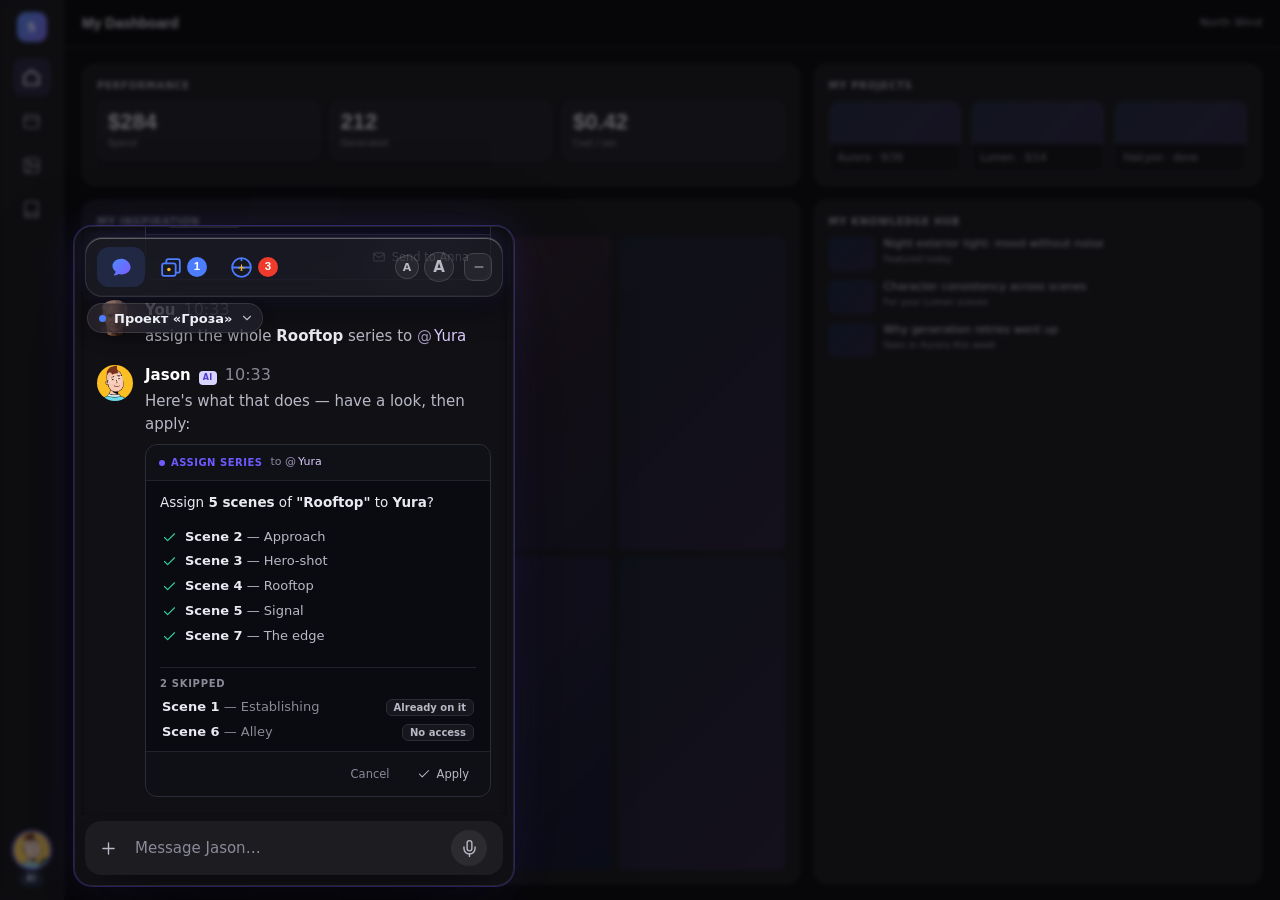
==== index.html @ f7094eea "switcher STAYS top; branch selector opens DOWNWARD (owner fix 2026-07-08, #2908)" ====
<!doctype html>
<!-- SceneOS — Assistant chat+deck WRAPPED IN A POPUP MODAL (Sage, owner-directive 2026-07-04:
     «оберни во всплывающую модалку и поправь пропорции»). The surface (Chat/Deck tabs + her thread +
     deck inbox + persistent composer) is assistant-deck-on-chat-prototype.html VERBATIM — only the OUTER
     frame + proportions change. The popup chrome is GROUNDED on Olive's ratified summoned form
     (assistant-chat-summoned-2026-06-24.html, VARIANT 1 «Popup»): compact panel anchored above a nav-rail
     launcher (circle avatar 36px + AI chip + green presence-dot), a beak pointing back at the launcher,
     rounded corners + elevation shadow, over a dimmed/blurred dashboard backdrop. Owner rejected an
     avatar/name top-bar → the top of the popup is a minimal DRAG-HANDLE grabber, not an identity strip.
     Corrected proportions: ~400×600 (grounded on the ratified 380×512, a touch taller for the deck). -->
<!-- ORIGINAL SOURCE HEADER (surface provenance, kept for the record):
     SceneOS — Assistant chat prototype (Olive, owner-directive 2026-06-25). GROUNDED rewrite:
     the APPROVED jason-chat-panel design made genuinely WORKING — NOT reinvented. Composer / mic /
     layout / tokens are matched 1:1 to src/components/copilot/jason-chat-panel.tsx (the canon).
     Changed vs the canon ONLY: reactions made live + repositioned (RIGHT, nudged up, never over the
     text) + branded glyphs (docs/mockups/glyphs/*.png) + real grounded content (golden-dialogue:
     verbatim artist asks from golden-dialogue.test.ts; Jason's replies authored per Atlas's response
     contract — owner-authorized 2026-06-25 «пиши реплики по своему пониманию», prompt-message carries
     real BLUE @reference links). Single self-contained file, vanilla JS, genuinely clickable. -->
<html lang="en">
  <head>
    <meta charset="utf-8" />
    <meta name="viewport" content="width=device-width, initial-scale=1" />
    <title>SceneOS — Assistant</title>
    <link
      href="https://api.fontshare.com/v2/css?f[]=clash-display@600,700&f[]=general-sans@400,500,600&f[]=geologica@400,500&display=swap"
      rel="stylesheet"
    />
    <style>
      :root {
        --ink: #08080b;
        --panel: #101015;
        --panel2: #16161d;
        --line: #23232c;
        --line2: #2c2c38;
        --mut: #8a8a99;
        --soft: #b9b9c6;
        --text: #e9e9f0;
        --white: #fff;
        --acc: #4d7dff;
        --acc2: #6e5bff;
        --vid: #ff5c8a;
        --img: #ff9a3d;
        --ok: #34d399;
        --star: #fbbf24;
        --bad: #fb6a5e;
        --grad: linear-gradient(120deg, #3d7bff, #6e5bff);
      }
      * {
        box-sizing: border-box;
      }
      html,
      body {
        height: 100%;
      }
      body {
        margin: 0;
        color: var(--text);
        line-height: 1.5;
        font-family:
          'General Sans',
          system-ui,
          -apple-system,
          Segoe UI,
          Roboto,
          sans-serif;
        background:
          radial-gradient(56% 40% at 80% -4%, rgba(110, 91, 255, 0.1), transparent 70%), var(--ink);
        display: flex;
        flex-direction: column;
        align-items: center;
      }
      /* frameless chat column — no card, no window chrome */
      .chat {
        width: 100%;
        max-width: 720px;
        height: 100vh;
        display: flex;
        flex-direction: column;
        padding: 0 18px;
      }
      .thread {
        flex: 1;
        min-height: 0;
        overflow-y: auto;
        padding: 12px 4px 8px;
        display: flex;
        flex-direction: column;
        gap: 22px;
      }
      /* recessed plane under the seam — content sits on a slightly deeper plane (panel-depth idiom) */
      .v-popup .thread,
      .v-popup .deck {
        box-shadow: inset 0 2px 6px rgba(0, 0, 0, 0.4);
        /* content starts BELOW the floating glass switcher (top) and scrolls UNDER it — padding-top is part
           of the scroll area, so scrolling passes content behind the translucent bar. */
        padding-top: 64px;
      }
      .v-popup .thread {
        /* Chat additionally clears the branch chip that sits just BELOW the switcher (owner 2026-07-08:
           bar stays at TOP, the branch dropdown just opens DOWNWARD). */
        padding-top: 108px;
      }
      /* our signature THIN scrollbar (owner 2026-07-07 «наша фирменная тонкая полоска, не дефолтный»):
         4px rail, translucent pill thumb, transparent track; brightens on hover. Firefox via thin. */
      .thread::-webkit-scrollbar,
      .deck::-webkit-scrollbar {
        width: 4px;
      }
      .thread::-webkit-scrollbar-track,
      .deck::-webkit-scrollbar-track {
        background: transparent;
      }
      .thread::-webkit-scrollbar-thumb,
      .deck::-webkit-scrollbar-thumb {
        background: rgba(255, 255, 255, 0.13);
        border-radius: 999px;
      }
      .thread::-webkit-scrollbar-thumb:hover,
      .deck::-webkit-scrollbar-thumb:hover {
        background: rgba(255, 255, 255, 0.22);
      }
      .thread,
      .deck {
        scrollbar-width: thin;
        scrollbar-color: rgba(255, 255, 255, 0.14) transparent;
      }

      /* message row — avatar 36px round · name + AI-chip + ts · frameless body (canon grammar) */
      .m {
        display: flex;
        gap: 12px;
        position: relative;
        padding: 8px 12px;
        border-radius: 10px;
        transition: background 0.1s;
      }
      .m:hover {
        background: rgba(255, 255, 255, 0.03);
      } /* Discord-like message highlight on hover */
      .m .av {
        width: 36px;
        height: 36px;
        border-radius: 50%;
        flex: none;
        margin-top: 2px;
        object-fit: cover;
        background: var(--panel2);
      }
      .m .body {
        min-width: 0;
        flex: 1;
      }
      .m .hd {
        display: flex;
        align-items: baseline;
        gap: 8px;
        margin-bottom: 3px;
      }
      .m .nm {
        font-weight: 600;
        font-size: 15px;
        color: var(--white);
      }
      .aichip {
        font-size: 8px;
        font-weight: 700;
        letter-spacing: 0.06em;
        text-transform: uppercase;
        color: #4b3cc9;
        background: #d9d4ff;
        border-radius: 4px;
        padding: 1px 4px;
      }
      .m .ts {
        font-size: 11px;
        color: var(--mut);
      }
      .tx {
        font-size: 15px;
        color: var(--soft);
      }
      .tx p {
        margin: 0 0 8px;
      }
      .tx p:last-child {
        margin: 0;
      }
      .tx b {
        color: var(--text);
        font-weight: 600;
      }

      /* inline object-mention chips (plain tinted text, ref=blue, person=lilac) */
      .mention {
        font-weight: 500;
        text-decoration: none;
        white-space: nowrap;
      }
      .mention.ref {
        color: #bcd0ff;
      }
      .mention.person {
        color: #ddccff;
      }
      .mention .d {
        opacity: 0.7;
        margin-right: 2px;
      }

      /* code block */
      .code {
        position: relative;
        margin: 9px 0 2px;
        border: 1px solid var(--line);
        border-radius: 10px;
        overflow: hidden;
        background: #0b0b10;
        max-width: 560px;
      }
      .code .ch {
        display: flex;
        align-items: center;
        justify-content: space-between;
        padding: 7px 11px;
        border-bottom: 1px solid var(--line);
        font-size: 10.5px;
        color: var(--mut);
      }
      .code .cp {
        cursor: pointer;
        color: var(--soft);
        display: inline-flex;
        align-items: center;
        gap: 5px;
        border: 0;
        background: transparent;
        font-family: inherit;
        font-size: 10.5px;
      }
      .code .cp:hover {
        color: #fff;
      }
      .code pre {
        margin: 0;
        padding: 11px 13px;
        font-family: 'Geologica', ui-monospace, monospace;
        font-size: 12px;
        line-height: 1.6;
        color: #d8d4f0;
        overflow-x: auto;
      }
      .code .k {
        color: #c9a3ff;
      }
      .code .s {
        color: #9fd0a0;
      }
      .code .n {
        color: #e0a458;
      }

      /* prompt-message block — owner 2026-06-25: «промпт должен быть промптом с синими ссылками на референс» */
      .prompt {
        position: relative;
        margin: 9px 0 2px;
        max-width: 560px;
        border: 1px solid var(--line2);
        border-radius: 12px;
        overflow: hidden;
        background: #0a0a11;
      }
      .prompt .ph {
        display: flex;
        align-items: center;
        gap: 7px;
        flex-wrap: wrap;
        padding: 9px 13px;
        border-bottom: 1px solid var(--line);
        font-size: 11px;
        color: var(--mut);
        background: rgba(255, 255, 255, 0.025);
      }
      .prompt .ptype {
        font-weight: 700;
        text-transform: uppercase;
        letter-spacing: 0.05em;
        font-size: 10px;
        display: inline-flex;
        align-items: center;
        gap: 5px;
      }
      .prompt .ptype.img {
        color: var(--img);
      }
      .prompt .ptype.img .dot {
        background: var(--img);
      }
      .prompt .ptype.vid {
        color: var(--vid);
      }
      .prompt .ptype.vid .dot {
        background: var(--vid);
      }
      .prompt .ptype .dot {
        width: 6px;
        height: 6px;
        border-radius: 50%;
      }
      .prompt .pm b {
        color: var(--soft);
        font-weight: 600;
      }
      .prompt .sep {
        color: var(--line2);
      }
      .prompt .pbody {
        padding: 12px 14px;
        font-size: 13.5px;
        line-height: 1.6;
        color: var(--text);
      }
      .prompt .pbody .refm {
        color: #bcd0ff;
        font-weight: 500;
      } /* canon reference-mention = BLUE */
      .prompt .pfoot {
        display: flex;
        gap: 5px;
        justify-content: flex-end;
        padding: 8px 10px;
        border-top: 1px solid var(--line);
        background: rgba(255, 255, 255, 0.02);
      }
      .pbtn {
        display: inline-flex;
        align-items: center;
        gap: 6px;
        height: 28px;
        padding: 0 11px;
        border-radius: 8px;
        font-size: 11.5px;
        color: var(--soft);
        cursor: pointer;
        border: 0;
        background: transparent;
        font-family: inherit;
        transition: 0.12s;
      }
      .pbtn:hover {
        background: rgba(255, 255, 255, 0.06);
        color: #fff;
      }
      .pbtn svg {
        width: 14px;
        height: 14px;
      }
      /* insert — owner 2026-06-25: NO colour differentiation at all; ONLY the post-click green "Inserted" */
      .pbtn.ins.done {
        color: var(--ok);
        background: rgba(52, 211, 153, 0.12);
        pointer-events: none;
      }

      /* corner copy — appears on hover at the top-right of the copyable artifact; takes no layout space */
      .copyc {
        position: absolute;
        top: 7px;
        right: 7px;
        z-index: 6;
        width: 26px;
        height: 26px;
        display: grid;
        place-items: center;
        border-radius: 7px;
        background: rgba(16, 16, 22, 0.72);
        border: 1px solid var(--line);
        color: var(--mut);
        cursor: pointer;
        opacity: 0;
        transition: 0.12s;
        backdrop-filter: blur(5px);
      }
      .code:hover .copyc,
      .prompt:hover .copyc {
        opacity: 1;
      }
      .copyc:hover {
        color: #fff;
        border-color: var(--line2);
      }
      .copyc svg {
        width: 14px;
        height: 14px;
      }

      /* prompt-analysis block — assistant reviews the artist's OWN prompt and lists fixes;
     each fix accepted on its own, or all at once (owner 2026-06-25). */
      .analysis {
        position: relative;
        margin: 9px 0 2px;
        max-width: 560px;
        border: 1px solid var(--line2);
        border-radius: 12px;
        overflow: hidden;
        background: #0a0a11;
      }
      .analysis .ah {
        display: flex;
        align-items: center;
        justify-content: space-between;
        gap: 10px;
        padding: 9px 13px;
        border-bottom: 1px solid var(--line);
        background: rgba(255, 255, 255, 0.025);
      }
      .analysis .at {
        font-weight: 700;
        text-transform: uppercase;
        letter-spacing: 0.05em;
        font-size: 10px;
        color: var(--acc2);
        display: inline-flex;
        align-items: center;
        gap: 6px;
      }
      .analysis .at .dot {
        width: 6px;
        height: 6px;
        border-radius: 50%;
        background: var(--acc2);
      }
      .analysis .averdict {
        padding: 11px 14px 2px;
        font-size: 13.5px;
        line-height: 1.6;
        color: var(--soft);
      }
      .afix {
        list-style: none;
        margin: 0;
        padding: 5px 8px 10px;
        display: flex;
        flex-direction: column;
        gap: 2px;
      }
      .fx {
        display: flex;
        align-items: flex-start;
        gap: 10px;
        padding: 8px 8px;
        border-radius: 9px;
        transition: 0.1s;
      }
      .fx:hover {
        background: rgba(255, 255, 255, 0.03);
      }
      .fx .fxt {
        flex: 1;
        min-width: 0;
        font-size: 13px;
        line-height: 1.55;
        color: var(--soft);
      }
      .fx .fxt b {
        color: var(--text);
        font-weight: 600;
      }
      .fx.done .fxt {
        color: var(--mut);
      }
      /* calm Apply button (per-row + header all) — flips to a green "Accepted" and STAYS (it's accepted) */
      .applybtn {
        flex: none;
        display: inline-flex;
        align-items: center;
        gap: 6px;
        height: 27px;
        padding: 0 11px;
        border-radius: 8px;
        border: 1px solid var(--line2);
        background: transparent;
        color: var(--soft);
        cursor: pointer;
        font-family: inherit;
        font-size: 11.5px;
        transition: 0.12s;
      }
      .applybtn:hover {
        background: rgba(110, 91, 255, 0.16);
        color: #fff;
        border-color: transparent;
      }
      .applybtn svg {
        width: 13px;
        height: 13px;
      }
      .applybtn.done {
        color: var(--ok);
        border-color: rgba(52, 211, 153, 0.4);
        background: rgba(52, 211, 153, 0.1);
        pointer-events: none;
      }
      .applyall {
        height: 26px;
        padding: 0 12px;
        font-size: 11px;
        font-weight: 600;
      }

      /* UNIVERSAL action-confirmation form (owner 2026-06-25): the assistant prepares an action that
     needs the human's OK and renders it as a spec-form (like the prompt card) with ONE consent
     button in the Insert-to-prompt design (calm → green «done» after click, and it STAYS done).
     Reused for ANY propose→confirm (send a message, apply, …) — one canonical pattern, not many. */
      .actform {
        position: relative;
        margin: 9px 0 2px;
        max-width: 480px;
        border: 1px solid var(--line2);
        border-radius: 12px;
        overflow: hidden;
        background: #0a0a11;
      }
      .actform .afh {
        display: flex;
        align-items: center;
        gap: 8px;
        padding: 9px 13px;
        border-bottom: 1px solid var(--line);
        font-size: 11px;
        color: var(--mut);
        background: rgba(255, 255, 255, 0.025);
      }
      .actform .aft {
        font-weight: 700;
        text-transform: uppercase;
        letter-spacing: 0.05em;
        font-size: 10px;
        color: var(--acc2);
        display: inline-flex;
        align-items: center;
        gap: 6px;
      }
      .actform .aft .dot {
        width: 6px;
        height: 6px;
        border-radius: 50%;
        background: var(--acc2);
      }
      .actform .afbody {
        padding: 11px 14px 6px;
        font-size: 13.5px;
        line-height: 1.6;
        color: var(--text);
        display: flex;
        flex-direction: column;
        gap: 9px;
      }
      .actform .afbody p {
        margin: 0;
      }
      .actform .affoot {
        display: flex;
        gap: 5px;
        justify-content: flex-end;
        padding: 8px 10px;
        border-top: 1px solid var(--line);
        background: rgba(255, 255, 255, 0.02);
      }
      .pbtn.confirm.done {
        color: var(--ok);
        background: rgba(52, 211, 153, 0.12);
        pointer-events: none;
      }

      /* prompt-analysis proposals (owner 2026-06-25): each proposal = plain proposal + what-it-gives
     (plain) + the prompt change (technical) + an Apply/Reject TOGGLE; a master toggle sits on top. */
      .afixlabel {
        padding: 8px 14px 2px;
        font-size: 10px;
        font-weight: 700;
        text-transform: uppercase;
        letter-spacing: 0.07em;
        color: var(--mut);
      }
      .fxgives {
        display: block;
        margin-top: 2px;
        font-size: 12px;
        color: var(--mut);
        line-height: 1.5;
      }
      .fxgives b {
        color: var(--soft);
        font-weight: 600;
      }
      .fxchg {
        display: block;
        margin-top: 6px;
        font-family: 'Geologica', ui-monospace, monospace;
        font-size: 11.5px;
        line-height: 1.5;
        color: #cdd6c7;
        background: rgba(255, 255, 255, 0.03);
        border: 1px solid var(--line);
        border-radius: 7px;
        padding: 5px 8px;
      }
      .fxchg .add {
        color: #9fd0a0;
      }
      .fxchg .rem {
        color: #e0a3a3;
      }
      /* slide toggle — «on» = applied (green, one language with Inserted/Accepted) */
      .tgl {
        position: relative;
        flex: none;
        width: 38px;
        height: 22px;
        border-radius: 11px;
        border: 1px solid var(--line2);
        background: rgba(255, 255, 255, 0.04);
        cursor: pointer;
        transition: 0.15s;
      }
      .tgl::after {
        content: '';
        position: absolute;
        top: 2px;
        left: 2px;
        width: 16px;
        height: 16px;
        border-radius: 50%;
        background: var(--mut);
        transition: 0.15s;
      }
      .tgl.on {
        background: rgba(52, 211, 153, 0.22);
        border-color: rgba(52, 211, 153, 0.5);
      }
      .tgl.on::after {
        left: 18px;
        background: var(--ok);
      }
      .ahright {
        display: inline-flex;
        align-items: center;
        gap: 8px;
      }
      .ahlbl {
        font-size: 11px;
        color: var(--soft);
      }
      /* A2 flow (owner 2026-06-26): per-proposal SELECT → «New prompt» → assistant composes ONE final
     prompt; final card shows it RU (readable) with a RU/EN peek; Insert/Copy send the English. */
      .npfoot {
        display: flex;
        justify-content: flex-end;
        padding: 8px 12px 10px;
        border-top: 1px solid var(--line);
        margin-top: 2px;
      }
      .pbtn.np {
        height: 30px;
        color: var(--text);
        background: rgba(110, 91, 255, 0.16);
        border: 1px solid rgba(110, 91, 255, 0.4);
      }
      .pbtn.np:hover {
        background: rgba(110, 91, 255, 0.26);
        color: #fff;
      }
      .pbtn.np.done {
        opacity: 0.45;
        pointer-events: none;
      }
      .pbtn.np.loading {
        opacity: 0.7;
        cursor: default;
      }
      /* recommended insert = primary emphasis; «Insert as is» stays neutral. */
      .pbtn.ins.rec {
        color: var(--text);
        background: rgba(110, 91, 255, 0.16);
        border: 1px solid rgba(110, 91, 255, 0.4);
      }
      .pbtn.ins.rec:hover {
        background: rgba(110, 91, 255, 0.26);
        color: #fff;
      }
      .pbtn.ins.rec.done {
        color: var(--ok);
        background: rgba(52, 211, 153, 0.12);
        border-color: transparent;
      }
      .prompt .lang {
        display: inline-flex;
        border: 1px solid var(--line);
        border-radius: 6px;
        overflow: hidden;
      }
      .prompt .langb {
        padding: 1px 7px;
        font-size: 10px;
        font-weight: 600;
        color: var(--mut);
        background: transparent;
        border: 0;
        cursor: pointer;
        letter-spacing: 0.04em;
        font-family: inherit;
      }
      .prompt .langb.on {
        background: rgba(255, 255, 255, 0.08);
        color: var(--soft);
      }

      /* table */
      table.t {
        margin: 7px 0;
        border-collapse: collapse;
        font-size: 13px;
        min-width: 320px;
      }
      table.t th {
        text-align: left;
        font-size: 10px;
        text-transform: uppercase;
        letter-spacing: 0.08em;
        color: var(--mut);
        font-weight: 500;
        padding: 0 10px 6px;
      }
      table.t td {
        padding: 6px 10px;
        border-top: 1px solid var(--line);
        color: var(--soft);
      }
      table.t td.mono {
        font-family: 'Geologica', monospace;
        font-size: 12px;
        color: #d8d4f0;
      }
      .stat {
        font-weight: 600;
      }
      .stat.ok {
        color: var(--ok);
      }
      .stat.run {
        color: var(--acc);
      }
      .stat.hold {
        color: var(--star);
      }
      .stat.bad {
        color: var(--bad);
      }

      /* media attachment — CANON port (jason-chat-panel + ratified mockup chat-media-attachment-tiles
     2026-06-24): photo/video = 88×88 preview TILE (object-cover); video adds a centred play disc +
     thin pink inset border (video canon §13). Documents stay a doc-chip row. */
      .tile {
        position: relative;
        width: 88px;
        height: 88px;
        border-radius: 12px;
        overflow: hidden;
        border: 1px solid var(--line);
        background: var(--panel2);
        margin-top: 4px;
      }
      .tile img {
        display: block;
        width: 100%;
        height: 100%;
        object-fit: cover;
      }
      .tile.video::after {
        content: '';
        position: absolute;
        inset: 0;
        box-shadow: inset 0 0 0 1.5px rgba(255, 92, 138, 0.55);
        border-radius: 12px;
        pointer-events: none;
      }
      .playdisc {
        position: absolute;
        inset: 0;
        display: grid;
        place-items: center;
        pointer-events: none;
      }
      .playdisc span {
        display: grid;
        height: 28px;
        width: 28px;
        place-items: center;
        border-radius: 9999px;
        background: rgba(8, 8, 11, 0.55);
        border: 1px solid rgba(255, 255, 255, 0.25);
        backdrop-filter: blur(4px);
      }
      .tri {
        width: 0;
        height: 0;
        margin-left: 2px;
        border-style: solid;
        border-width: 4px 0 4px 7px;
        border-color: transparent transparent transparent #fff;
      }

      /* doc-chip — CANON port (DocAvatar initials + DocKindBadge + name + size) */
      .docchip {
        display: inline-flex;
        max-width: 300px;
        align-items: flex-start;
        gap: 10px;
        border: 1px solid var(--line);
        border-radius: 10px;
        background: var(--panel2);
        padding: 8px;
        margin-top: 4px;
      }
      .docav {
        display: grid;
        height: 44px;
        width: 36px;
        flex: 0 0 auto;
        place-items: center;
        border-radius: 6px;
        font-size: 13px;
        font-weight: 600;
        letter-spacing: 0.02em;
      }
      .docmeta {
        min-width: 0;
        font-size: 11px;
      }
      .badge {
        display: inline-block;
        border-radius: 4px;
        padding: 2px 6px;
        font-size: 10px;
        font-weight: 500;
        text-transform: uppercase;
        letter-spacing: 0.12em;
      }
      .badge.img {
        color: var(--acc);
        background: rgba(77, 125, 255, 0.12);
        border: 1px solid rgba(77, 125, 255, 0.25);
      }
      .docname {
        color: var(--soft);
        overflow: hidden;
        text-overflow: ellipsis;
        white-space: nowrap;
        margin: 3px 0;
      }
      .docsize {
        color: var(--mut);
        font-size: 10px;
      }

      /* in-chat notification — assistant relays a mention / greeting + a quick jump */
      .notif {
        display: flex;
        align-items: flex-start;
        gap: 11px;
        margin: 9px 0 2px;
        max-width: 540px;
        padding: 11px 13px;
        border-radius: 12px;
        border: 1px solid var(--line2);
        background: linear-gradient(120deg, rgba(110, 91, 255, 0.1), rgba(61, 123, 255, 0.05));
      }
      .notif .ni {
        width: 30px;
        height: 30px;
        flex: none;
        border-radius: 8px;
        display: grid;
        place-items: center;
        color: var(--acc2);
        background: rgba(110, 91, 255, 0.16);
      }
      .notif .ni svg {
        width: 16px;
        height: 16px;
      }
      .notif .nb {
        flex: 1;
        min-width: 0;
        font-size: 13px;
        line-height: 1.55;
        color: var(--soft);
      }
      .notif .nb b {
        color: var(--text);
        font-weight: 600;
      }
      .jump {
        margin-top: 8px;
        display: inline-flex;
        align-items: center;
        gap: 5px;
        height: 27px;
        padding: 0 11px;
        border-radius: 8px;
        border: 0;
        cursor: pointer;
        font-family: inherit;
        font-size: 11.5px;
        font-weight: 600;
        color: #fff;
        background: rgba(77, 125, 255, 0.22);
        transition: 0.12s;
      }
      .jump:hover {
        background: rgba(77, 125, 255, 0.36);
      }
      .jump svg {
        width: 13px;
        height: 13px;
      }

      /* undo — light text affordance for an action that was applied on an explicit ask (no confirm needed) */
      .undo {
        color: var(--acc);
        text-decoration: none;
        border-bottom: 1px dashed rgba(77, 125, 255, 0.45);
        cursor: pointer;
      }
      .undo:hover {
        border-bottom-style: solid;
      }

      /* simple list inside a message body */
      .tx ul {
        margin: 7px 0 2px;
        padding-left: 18px;
      }
      .tx li {
        margin: 3px 0;
      }

      /* typing indicator */
      .typing {
        display: inline-flex;
        align-items: center;
        gap: 8px;
        color: var(--mut);
        font-size: 13px;
      }
      .typing .dots {
        display: inline-flex;
        gap: 3px;
      }
      .typing .dots i {
        width: 5px;
        height: 5px;
        border-radius: 50%;
        background: var(--mut);
        animation: td 1.2s ease-in-out infinite;
      }
      .typing .dots i:nth-child(2) {
        animation-delay: 0.18s;
      }
      .typing .dots i:nth-child(3) {
        animation-delay: 0.36s;
      }
      @keyframes td {
        0%,
        60%,
        100% {
          opacity: 0.3;
          transform: translateY(0);
        }
        30% {
          opacity: 1;
          transform: translateY(-3px);
        }
      }

      /* glyph image (branded reaction set) */
      /* glyphs run bright/saturated — dial intensity down a notch so the pill frame
     doesn't out-shout them (owner 2026-06-26). Tunable single knob. */
      .gly {
        width: 20px;
        height: 20px;
        display: block;
        object-fit: contain;
        pointer-events: none;
      }

      /* hover menu — CANON (owner+Olive 2026-06-26): on message hover, a menu appears at the top-right
     corner OVERLAPPING the message. Menu = the canonical plashka: 2 base + 2 frequent reactions, a
     «+» (Add reaction → opens the REMAINING reactions), then reply. Nothing else. */
      .acts {
        position: absolute;
        top: -16px;
        right: 10px;
        z-index: 7;
        display: flex;
        align-items: flex-start;
        gap: 5px;
        opacity: 0;
        transform: translateY(3px);
        transition: 0.13s;
        pointer-events: none;
      }
      .m:hover .acts {
        opacity: 1;
        transform: none;
        pointer-events: auto;
      }
      /* «+» picker open → hide the top quick-row, the picker replaces it (owner 2026-06-26) */
      .m.picking .acts {
        opacity: 0;
        pointer-events: none;
      }
      .rx {
        display: flex;
        align-items: center;
        gap: 1px;
        background: var(--panel);
        border: 1px solid var(--line2);
        border-radius: 12px;
        padding: 3px;
        box-shadow: 0 14px 34px -16px rgba(0, 0, 0, 0.8);
      }
      .qg {
        position: relative;
        display: grid;
        place-items: center;
        width: 28px;
        height: 28px;
        border-radius: 8px;
        background: transparent;
        border: 0;
        cursor: pointer;
        transition: 0.1s;
      }
      .qg:hover {
        background: rgba(110, 91, 255, 0.18);
      }
      .qg .gly {
        width: 21px;
        height: 21px;
      }
      .qg.addr {
        color: var(--soft);
        margin-left: 1px;
      }
      .qg.addr svg {
        width: 16px;
        height: 16px;
      }
      /* compact picker popover — the «+» opens the remaining (from plashka) or ALL 13 (from the pills row) */
      .picker {
        position: absolute;
        z-index: 80;
        display: flex;
        flex-wrap: wrap;
        align-items: center;
        gap: 1px;
        max-width: 236px;
        background: var(--panel);
        border: 1px solid var(--line2);
        border-radius: 12px;
        padding: 4px;
        box-shadow: 0 16px 40px -16px rgba(0, 0, 0, 0.85);
      }
      /* reply — icon-only chip beside the panel; tooltip on hover (data-tip) */
      .act {
        display: inline-flex;
        align-items: center;
        justify-content: center;
        cursor: pointer;
        font-family: inherit;
        transition: 0.1s;
      }
      .act.reply {
        position: relative;
        width: 34px;
        height: 34px;
        border-radius: 11px;
        border: 1px solid var(--line2);
        background: var(--panel);
        color: var(--mut);
        box-shadow: 0 14px 34px -16px rgba(0, 0, 0, 0.8);
      }
      .act.reply:hover {
        background: rgba(255, 255, 255, 0.06);
        color: var(--soft);
      }
      .act.reply svg {
        width: 16px;
        height: 16px;
      }

      /* reaction pills — CANON port: «glyph · total · you N»; pill-body click = +1; a «−» appears on
     hover when you've reacted = remove one of yours. mine = accent border + fill. */
      /* placed reactions — BELOW the message, LEFT-aligned (owner+Olive 2026-06-26). */
      .pills {
        display: flex;
        flex-wrap: wrap;
        justify-content: flex-start;
        gap: 6px;
        margin-top: 7px;
      }
      .pills:empty {
        display: none;
        margin: 0;
      }
      /* bigger + same rounded-rect form as the top plashka, with a panel backing (owner 2026-06-26). */
      .pill {
        position: relative;
        display: inline-flex;
        align-items: center;
        height: 40px;
        border-radius: 12px;
        border: 1px solid var(--line2);
        background: var(--panel);
        transition: 0.12s;
      }
      .pill:not(.mine):hover {
        border-color: rgba(77, 125, 255, 0.5);
        background: rgba(77, 125, 255, 0.1);
      }
      .pill.mine {
        border-color: rgba(77, 125, 255, 0.45);
        background: rgba(77, 125, 255, 0.14);
      }
      .padd {
        display: inline-flex;
        align-items: center;
        gap: 9px;
        height: 100%;
        padding: 0 9px 0 14px;
        border: 0;
        background: transparent;
        cursor: pointer;
        font-family: inherit;
      }
      .pill .gly {
        width: 24px;
        height: 24px;
      }
      .pill .ct {
        font-size: 13px;
        color: var(--soft);
        font-variant-numeric: tabular-nums;
        font-weight: 600;
      }
      .pill .who {
        font-size: 11.5px;
        color: #9fb4ff;
        font-variant-numeric: tabular-nums;
      }
      .minus {
        display: none;
        align-items: center;
        justify-content: center;
        width: 24px;
        height: 100%;
        border: 0;
        background: transparent;
        color: var(--mut);
        cursor: pointer;
        font-size: 16px;
        line-height: 1;
        padding: 0 8px 0 1px;
        border-radius: 0 12px 12px 0;
      }
      .pill.mine:hover .minus {
        display: inline-flex;
      }
      .minus:hover {
        color: #fff;
      }
      /* trailing «+» to the right of placed reactions → opens ALL 13 (owner 2026-06-26). */
      .addpill {
        position: relative;
        display: inline-grid;
        place-items: center;
        width: 40px;
        height: 40px;
        border-radius: 12px;
        border: 1px solid var(--line2);
        background: var(--panel);
        color: var(--mut);
        cursor: pointer;
        transition: 0.12s;
      }
      .addpill:hover {
        border-color: rgba(77, 125, 255, 0.5);
        background: rgba(77, 125, 255, 0.1);
        color: var(--soft);
      }
      .addpill svg {
        width: 16px;
        height: 16px;
      }
      /* placed reactions: dim the chip FILL + FRAME so the glyph (full 100%) leads, not the
     pill around it (owner 2026-06-26). Resting only — hover/mine accent states keep colour. */
      .pill,
      .addpill {
        background: rgba(16, 16, 21, 0.35);
        border-color: #18181f;
      }
      /* the «you reacted» pill carries a blue fill+border — that's the frame the owner
     sees on a placed reaction; dim it ~40% so the glyph leads (owner 2026-06-26). */
      .pill.mine {
        background: rgba(77, 125, 255, 0.08);
        border-color: rgba(77, 125, 255, 0.26);
      }

      /* hover-name tooltip (shared) */
      [data-tip]:hover::after {
        content: attr(data-tip);
        position: absolute;
        left: 50%;
        bottom: calc(100% + 9px);
        transform: translateX(-50%);
        background: #000;
        color: #fff;
        font-size: 10.5px;
        font-weight: 600;
        padding: 4px 8px;
        border-radius: 6px;
        white-space: nowrap;
        box-shadow: 0 8px 18px -7px rgba(0, 0, 0, 0.85);
        z-index: 60;
        pointer-events: none;
      }
      [data-tip]:hover::before {
        content: '';
        position: absolute;
        left: 50%;
        bottom: calc(100% + 4px);
        transform: translateX(-50%);
        border: 5px solid transparent;
        border-top-color: #000;
        z-index: 60;
        pointer-events: none;
      }

      /* ─── composer — matched 1:1 to jason-chat-panel.tsx (canon): a SOFT floating pill, NO border,
     NO backing plate; ＋/mic are ABSOLUTE in the reserved gutters; textarea is transparent. ─── */
      .composer {
        flex: none;
        padding: 6px 4px 10px;
      }
      /* outer pill: rounded-2xl · bg white/.05 · drop shadow · focus lifts the fill (NO ring, NO border) */
      .cwrap {
        display: flex;
        flex-direction: column;
        gap: 6px;
        border-radius: 16px;
        background: rgba(255, 255, 255, 0.05);
        padding: 4px 8px 4px 0;
        box-shadow: 0 14px 34px -18px rgba(0, 0, 0, 0.65);
        transition: background 0.12s;
      }
      .cwrap:focus-within {
        background: rgba(255, 255, 255, 0.08);
      }
      /* inner row: relative · paddingLeft = avatarPx(36)+12 = 48 (text in one column with the prose) · paddingRight 52 (mic slot) */
      .crow {
        position: relative;
        display: flex;
        gap: 8px;
        padding-left: 48px;
        padding-right: 52px;
      }
      /* ＋ add-media — absolute left-2 · h-7 w-7 (28px) · rounded-lg · text-soft (NOT a paperclip — a plus) */
      .cadd {
        position: absolute;
        left: 8px;
        top: 23px;
        transform: translateY(-50%);
        width: 28px;
        height: 28px;
        border-radius: 8px;
        display: grid;
        place-items: center;
        color: var(--soft);
        background: transparent;
        border: 0;
        cursor: pointer;
        transition: 0.1s;
      }
      .cadd:hover {
        background: rgba(255, 255, 255, 0.1);
        color: #fff;
      }
      .cadd svg {
        display: block;
      }
      /* mic — absolute right-2 · h-9 w-9 (36px) · rounded-full · idle bg rgba(255,255,255,.07) (NOT transparent) */
      .cmic {
        position: absolute;
        right: 8px;
        top: 23px;
        transform: translateY(-50%);
        width: 36px;
        height: 36px;
        border-radius: 50%;
        display: grid;
        place-items: center;
        color: var(--soft);
        background: rgba(255, 255, 255, 0.07);
        border: 0;
        cursor: pointer;
        transition: 0.1s;
        touch-action: none;
      }
      .cmic:hover {
        color: #fff;
      }
      .cmic svg {
        display: block;
      }
      .cmic.rec {
        background: #6e5bff;
        color: #fff;
        animation: jcp-vmic 1.3s ease-in-out infinite;
      }
      @keyframes jcp-vmic {
        0%,
        100% {
          box-shadow: 0 0 0 0 rgba(110, 91, 255, 0.5);
        }
        50% {
          box-shadow: 0 0 0 5px rgba(110, 91, 255, 0);
        }
      }
      /* textarea — transparent · border-0 · text-soft · NO focus ring · lineHeight 20 (fontPx15+5) · py 13 */
      #ci {
        flex: 1;
        min-width: 0;
        resize: none;
        border: 0;
        outline: 0;
        background: transparent;
        color: var(--soft);
        font-family: inherit;
        font-size: 15px;
        line-height: 20px;
        padding-top: 13px;
        padding-bottom: 13px;
        max-height: 160px;
        overflow-y: auto;
      }
      #ci:focus-visible {
        outline: none;
      }
      #ci::placeholder {
        color: var(--mut);
      }
      /* Send — MOBILE only (md:hidden). grad-bg · h-11 w-11 (44px) · rounded-full · paper-plane. Desktop = Enter. */
      .csend {
        display: none;
        flex: none;
        width: 44px;
        height: 44px;
        align-self: flex-end;
        border-radius: 50%;
        place-items: center;
        color: var(--ink);
        background: var(--grad);
        border: 0;
        cursor: pointer;
      }
      .csend:disabled {
        opacity: 0.4;
        cursor: not-allowed;
      }
      @media (max-width: 767px) {
        .csend {
          display: grid;
        }
      }
      .chint {
        font-size: 10.5px;
        color: var(--mut);
        text-align: center;
        margin-top: 7px;
      }

      /* tiny toast */
      #toast {
        position: fixed;
        left: 50%;
        bottom: 28px;
        transform: translateX(-50%) translateY(14px);
        opacity: 0;
        background: #1a1a22;
        border: 1px solid var(--line2);
        color: var(--soft);
        font-size: 12.5px;
        padding: 8px 14px;
        border-radius: 10px;
        box-shadow: 0 14px 34px -12px rgba(0, 0, 0, 0.8);
        transition: 0.18s;
        pointer-events: none;
        z-index: 80;
      }
      #toast.show {
        opacity: 1;
        transform: translateX(-50%);
      }

      @media (max-width: 520px) {
        .chat {
          padding: 0 10px;
        }
        .tx,
        .m .nm,
        #ci {
          font-size: 14px;
        }
        .acts {
          flex-wrap: wrap;
        }
      }

      /* ═══════════════════════════════════════════════════════════════════════════════════════════
     ADDED (Sage, 2026-07-04) — Deck/Chat layer ON TOP of Avocado's ratified chat. Everything above
     this line is HER file, verbatim. This block is scoped-new, HER tokens only, no redraw of her chat.
     ═══════════════════════════════════════════════════════════════════════════════════════════ */
      :root {
        /* Olive rule 22, owner-ratified 2026-07-04 — retake status = burnt-pumpkin (#E07C2E), NOT
       stuck-coral (--bad), so a "sent back for a retake" never reads as "stuck/blocked". Local decl. */
        --rs-retake: #e07c2e;
      }
      /* CHAT / DECK switcher — now the modal's TOP-CHROME bar (owner 2026-07-04: «придвинуть кверху»).
     Segmented toggle reusing the Access-toggle idiom: active segment = panel bg + soft shadow +
     a FILLED lit accent-dot; inactive = flat + hollow muted dot. NOT an identity/name header. */
      /* FLOATING GLASS SWITCHER (owner-directed 2026-07-07, Olive brand recipe): the Chat/Deck bar HOVERS
         over the thread — absolute so the thread scrolls UNDER it, no divider. On dark, glass floats by being
         LIGHTER than the panel (Olive): lighter+denser fill, low saturate, asymmetric light-edge (top .22 /
         sides .07), neutral shadow + contact, NO accent bloom (switcher = secondary chrome). */
      .modes {
        position: absolute;
        top: 10px;
        left: 10px;
        right: 10px;
        z-index: 6;
        height: 60px;
        display: flex;
        align-items: center;
        gap: 6px;
        padding: 0 10px 0 11px;
        border-radius: 17px;
        /* real GLASS (owner «выглядит как чугунная плита, не стекло» 2026-07-07): much more transparent so
           the blurred thread shows THROUGH it, stronger blur; a bright glass top light-edge; + a soft glow
           in OUR accent (owner «подсветка в нашем стиле»). Bigger bar (60) too. */
        background: rgba(38, 38, 50, 0.42);
        backdrop-filter: blur(28px) saturate(1.6);
        -webkit-backdrop-filter: blur(28px) saturate(1.6);
        border: 1px solid rgba(255, 255, 255, 0.1);
        box-shadow:
          inset 0 1px 0 rgba(255, 255, 255, 0.3),
          inset 0 -1px 0 rgba(255, 255, 255, 0.04),
          0 10px 30px rgba(0, 0, 0, 0.5),
          0 0 24px -4px rgba(110, 91, 255, 0.3);
        cursor: grab;
      }
      .modes-spacer {
        margin-left: auto;
      }
      /* BRANCH selector (owner 2026-07-08, #2908): the ONE assistant + branches model. Appears ONLY in Chat —
         Deck/Important are СКВОЗНЫЕ/global (owner «нотификации и срочные — сквозные, не зависят от проекта»).
         Bar stays at TOP; the branch chip sits just BELOW it and its dropdown opens DOWNWARD into the thread
         (owner 2026-07-08: «вся плашка вверху, свитчер бесед вниз открывается» — chat scrolls up from the
         bottom so covering the top is fine). Branches = General + ACTIVE projects; a Done project drops out. */
      .branchbar {
        position: absolute;
        top: 76px;
        left: 12px;
        z-index: 7;
      }
      .branchbar[hidden] {
        display: none;
      }
      .branchchip {
        display: inline-flex;
        align-items: center;
        gap: 8px;
        height: 30px;
        padding: 0 8px 0 11px;
        border-radius: 999px;
        background: rgba(38, 38, 50, 0.6);
        backdrop-filter: blur(20px) saturate(1.5);
        -webkit-backdrop-filter: blur(20px) saturate(1.5);
        border: 1px solid rgba(255, 255, 255, 0.11);
        box-shadow: 0 8px 20px -10px rgba(0, 0, 0, 0.65);
        color: #eef1f7;
        font: 600 13px/1 "General Sans", system-ui, sans-serif;
        cursor: pointer;
        transition: background 0.12s;
      }
      .branchchip:hover {
        background: rgba(50, 50, 64, 0.68);
      }
      .branchchip .bdot {
        width: 7px;
        height: 7px;
        border-radius: 50%;
        background: var(--acc);
        flex: none;
      }
      .branchchip .bcar {
        display: block;
        color: var(--soft);
      }
      .branchmenu {
        position: absolute;
        top: 40px;
        left: 0;
        min-width: 214px;
        padding: 6px;
        border-radius: 15px;
        background: rgba(28, 28, 38, 0.9);
        backdrop-filter: blur(28px) saturate(1.5);
        -webkit-backdrop-filter: blur(28px) saturate(1.5);
        border: 1px solid rgba(255, 255, 255, 0.1);
        box-shadow: 0 22px 48px -18px rgba(0, 0, 0, 0.82);
        display: flex;
        flex-direction: column;
        gap: 2px;
      }
      .branchmenu[hidden] {
        display: none;
      }
      .bhdr {
        font: 600 10.5px/1 "General Sans", system-ui, sans-serif;
        letter-spacing: 0.07em;
        text-transform: uppercase;
        color: var(--soft);
        padding: 7px 10px 4px;
      }
      .bitem {
        display: flex;
        align-items: center;
        gap: 10px;
        padding: 9px 10px;
        border-radius: 10px;
        background: transparent;
        border: 0;
        color: #eef1f7;
        font: 500 13.5px/1 "General Sans", system-ui, sans-serif;
        cursor: pointer;
        text-align: left;
        transition: background 0.1s;
      }
      .bitem:hover {
        background: rgba(255, 255, 255, 0.06);
      }
      .bitem.on {
        background: rgba(77, 125, 255, 0.16);
      }
      .bitem .bi-dot {
        width: 7px;
        height: 7px;
        border-radius: 50%;
        flex: none;
        background: var(--soft);
      }
      .bitem.on .bi-dot,
      .bitem[data-general] .bi-dot {
        background: var(--acc);
      }
      .bitem .bi-name {
        flex: 1;
      }
      .bitem .bi-check {
        display: none;
        color: var(--acc);
      }
      .bitem.on .bi-check {
        display: block;
      }
      /* ICON tab — nav-rail language (Lucide + .rail-amber): monochrome at rest → BLUE stroke + AMBER accent
         on hover AND select (owner «комбинация синего и жёлтых, как в левом баре»). Bigger touch targets. */
      .modetab {
        position: relative;
        display: inline-grid;
        place-items: center;
        width: 48px;
        height: 40px;
        border: 0;
        background: transparent;
        /* icons BLUE + colourful ALWAYS (owner 2026-07-07 «сделал бы их синими и цветными сразу»), not muted
           at rest; hover/active just add a soft bg + slightly brighter. */
        color: var(--acc);
        border-radius: 12px;
        cursor: pointer;
        transition:
          color 0.14s,
          background 0.14s;
      }
      .modetab svg {
        width: 25px;
        height: 25px;
        display: block;
      }
      .modetab .rail-amber {
        fill: #fbbf24;
      }
      .modetab:hover {
        color: var(--acc);
        background: rgba(77, 125, 255, 0.12);
      }
      .modetab:hover .rail-amber {
        fill: #fbbf24;
      }
      .modetab.on {
        color: var(--acc);
        background: rgba(77, 125, 255, 0.15);
      }
      .modetab.on .rail-amber {
        fill: #fbbf24;
      }
      /* Deck tab — count INLINE right of the icon but kept COMPACT (owner 2026-07-07 «таб кардинально
         большой, иконка мелкая»): snug count, tight padding → Deck stays close in size to the icon-only
         Chat tab, not a wide bar. */
      .modetab.tab-deck {
        display: inline-flex;
        align-items: center;
        justify-content: center;
        gap: 3px;
        width: auto;
        padding: 0 8px;
        /* Deck counter = same pulse-badge as Important (owner 2026-07-07 «счётчик у звоночка тоже
           визуализировать, по такому же принципу как Urgent») but BLUE (calm notifications) + a slower,
           gentler pulse. */
        --flame: var(--acc);
      }
      .modetab.tab-deck .ipulse {
        animation-duration: 2.6s;
      }
      .modetab .cnt {
        font-size: 13px;
        font-weight: 700;
        color: var(--acc);
        font-variant-numeric: tabular-nums;
        line-height: 1;
      }
      /* IMPORTANT tab — active/hover = RED (alarm/«горящее»), not blue; the PFD plane-mark heats red too. */
      .modetab.tab-important {
        display: inline-flex;
        align-items: center;
        justify-content: center;
        gap: 4px;
        width: auto;
        padding: 0 9px 0 8px;
      }
      /* status colour (owner 2026-07-07): keep the ICON its normal colour — tint the tab BG with the status
         colour instead of recolouring the glyph. `.stuck` = red, `.retake` = amber. Host sets `.stuck` when
         ANY item is stuck, else `.retake` (any stuck → all red). Drives --flame (burning badge) + bg tint. */
      .modetab.tab-important.stuck {
        --flame: #ef3b2c;
      }
      .modetab.tab-important.retake {
        --flame: #f5a623;
      }
      .modetab.tab-important:hover,
      .modetab.tab-important.on {
        /* PFD icon stays BLUE like the others (owner 2026-07-07 «при наведении PFD должна быть синей»);
           the status colour lives in the badge + a faint bg tint. */
        color: var(--acc);
        background: color-mix(in srgb, var(--flame) 13%, transparent);
      }
      /* «горящий счётчик» — the badge looks like it's ON FIRE (owner «как будто горит»): a round blob at
         the base + flame tongues + embers rising and morphing through the #gooey metaball filter. Colour =
         --flame. White numeral on the blob. */
      /* «горящий счётчик» → COMPACT clean attention PULSE (owner 2026-07-07 «не огонь, а другие эффекты
         привлекающие внимание, но компактно»): a small round badge + a soft colour halo that pulses out and
         fades (draws the eye, stays tiny). Colour = --flame (stuck=red / retake=amber). No crude metaball. */
      .igoo {
        position: relative;
        width: 20px;
        height: 20px;
        display: inline-grid;
        place-items: center;
        flex: none;
      }
      .idot {
        position: absolute;
        inset: 0;
        border-radius: 50%;
        background: var(--flame, #ef3b2c);
      }
      .ipulse {
        position: absolute;
        inset: 0;
        border-radius: 50%;
        animation: ipulse 1.6s ease-out infinite;
      }
      .inum {
        position: relative;
        z-index: 2;
        color: #fff;
        font-size: 11.5px;
        font-weight: 700;
        line-height: 1;
      }
      @keyframes ipulse {
        0% {
          box-shadow: 0 0 0 0 color-mix(in srgb, var(--flame) 55%, transparent);
        }
        70%,
        100% {
          box-shadow: 0 0 0 8px color-mix(in srgb, var(--flame) 0%, transparent);
        }
      }
      /* stuck = red, faster/urgent pulse; retake = amber, slower/calm */
      .tab-important.stuck .ipulse {
        animation-duration: 1.5s;
      }
      .tab-important.retake .ipulse {
        animation-duration: 2.8s;
      }
      @media (prefers-reduced-motion: reduce) {
        .ipulse {
          animation: none;
        }
      }
      /* Important pane rows — red-accented urgent items */
      .imp-list {
        padding-top: 64px;
      }
      .imp-row {
        display: flex;
        gap: 11px;
        padding: 11px 14px;
        border-bottom: 1px solid var(--line);
      }
      .imp-dot {
        flex: none;
        width: 9px;
        height: 9px;
        margin-top: 5px;
        border-radius: 50%;
        background: #ef3b2c;
        box-shadow: 0 0 0 4px rgba(239, 59, 44, 0.15);
      }
      .imp-hd {
        font-size: 13px;
        color: var(--soft);
      }
      .imp-hd b {
        color: var(--text);
        font-weight: 600;
      }
      .imp-sub {
        font-size: 12px;
        color: var(--mut);
        margin-top: 2px;
        line-height: 1.4;
      }

      /* PREMIUM SEAM under the switcher — the chat's top border. Canon top accent-hairline signature:
     2px, fades to transparent at both edges (blue→purple). Same on Chat and Deck. */
      .seam {
        flex: none;
        height: 2px;
        background: linear-gradient(
          90deg,
          transparent,
          rgba(77, 125, 255, 0.95),
          rgba(110, 91, 255, 0.95),
          transparent
        );
      }

      /* pane wrapper — CHAT (her thread) and DECK swap in this flex area; composer stays pinned below both */
      .pane {
        flex: 1;
        min-height: 0;
        display: flex;
        flex-direction: column;
      }
      .pane[hidden] {
        display: none;
      }

      /* ── DECK pane — the notification inbox on the canon deck chassis, restyled in HER hand-written CSS
        idiom + HER tokens (NOT the Tailwind base the source deck-mockups used). ── */
      .deck {
        flex: 1;
        min-height: 0;
        overflow-y: auto;
        padding: 6px 4px 8px;
        display: flex;
        flex-direction: column;
        gap: 11px;
      }
      /* (deck scrollbar folded into the signature thin scrollbar rule up top — kept thin here too) */
      .deck::-webkit-scrollbar {
        width: 4px;
      }
      .deck::-webkit-scrollbar-thumb {
        background: rgba(255, 255, 255, 0.13);
        border-radius: 999px;
      }
      /* groomer line — one calm summary (no "!", calm not amber) */
      .groom {
        display: flex;
        align-items: center;
        gap: 11px;
        padding: 11px 12px 12px;
        border-bottom: 1px solid var(--line);
      }
      .groom .gav {
        width: 28px;
        height: 28px;
        flex: none;
        border-radius: 50%;
        object-fit: cover;
        background: var(--panel2);
      }
      .groom .gt {
        min-width: 0;
        font-size: 12.5px;
        line-height: 1.45;
        color: var(--soft);
      }
      .groom .gt b {
        color: var(--white);
        font-weight: 600;
      }
      .groom .gt .m {
        color: var(--mut);
      }

      /* deck card = canon chassis: [sender-identity · status-pill] / [reviewed media · label] / [note?] / [actions · ts] */
      .card {
        position: relative;
        border: 1px solid var(--line);
        border-radius: 12px;
        overflow: hidden;
        background: #0a0a11;
        transition: 0.12s;
      }
      .card.actionable:hover {
        border-color: var(--line2);
      }
      .card.actionable {
        cursor: pointer;
      }
      .card .unread {
        position: absolute;
        left: 8px;
        top: 15px;
        width: 6px;
        height: 6px;
        border-radius: 50%;
        background: #6f9dff;
        box-shadow: 0 0 0 3px rgba(77, 125, 255, 0.22);
      }
      /* SLOT A+C — sender identity + status pill */
      .chd {
        display: flex;
        align-items: center;
        justify-content: space-between;
        gap: 10px;
        padding: 9px 13px 9px 20px;
        border-bottom: 1px solid var(--line);
        background: rgba(255, 255, 255, 0.025);
      }
      .chd.ai {
        padding-left: 13px;
      }
      .who {
        display: inline-flex;
        align-items: center;
        gap: 8px;
      }
      .who .wav {
        width: 22px;
        height: 22px;
        flex: none;
        border-radius: 50%;
        display: grid;
        place-items: center;
        font-size: 10px;
        font-weight: 600;
        color: var(--white);
        background: rgba(77, 125, 255, 0.16);
        border: 1px solid rgba(77, 125, 255, 0.42);
      }
      .who .wav.img {
        padding: 0;
        object-fit: cover;
      }
      .who .wnm {
        font-size: 11.5px;
        line-height: 1;
        color: var(--white);
        font-weight: 600;
      }
      .who .wro {
        font-size: 11.5px;
        line-height: 1;
        color: var(--mut);
      }
      /* status pill — reused chassis pill; retake = --rs-retake, approve = --ok, tip = acc (distinct chip) */
      .spill {
        flex: none;
        display: inline-flex;
        align-items: center;
        gap: 6px;
        height: 24px;
        padding: 0 10px;
        border-radius: 999px;
        font-size: 10.5px;
        font-weight: 600;
        letter-spacing: 0.04em;
      }
      .spill svg {
        width: 11px;
        height: 11px;
      }
      .spill.retake {
        color: var(--rs-retake);
        border: 1px solid color-mix(in srgb, var(--rs-retake) 27%, transparent);
        background: color-mix(in srgb, var(--rs-retake) 8%, transparent);
      }
      .spill.approved {
        color: var(--ok);
        border: 1px solid rgba(52, 211, 153, 0.27);
        background: rgba(52, 211, 153, 0.06);
      }
      /* KB Tip = DISTINCT chip form (acc-tinted, not a status pill) */
      .spill.tip {
        color: #9fbcff;
        border: 1px solid rgba(77, 125, 255, 0.35);
        background: rgba(77, 125, 255, 0.1);
      }
      /* SLOT B — reviewed media tile + label */
      .cmedia {
        display: flex;
        align-items: center;
        gap: 12px;
        padding: 12px 13px 0;
      }
      .cmedia.pad {
        padding-bottom: 12px;
      }
      .thumb {
        flex: none;
        width: 62px;
        height: 46px;
        border-radius: 8px;
        display: grid;
        place-items: center;
        overflow: hidden;
        color: var(--mut);
        background: linear-gradient(160deg, rgba(110, 91, 255, 0.22), rgba(77, 125, 255, 0.14));
        border: 1px solid var(--line);
      }
      .thumb.kb {
        background: rgba(77, 125, 255, 0.08);
        border-color: rgba(77, 125, 255, 0.25);
        color: #9fbcff;
      }
      .thumb svg {
        width: 18px;
        height: 18px;
      }
      .cmeta {
        min-width: 0;
        flex: 1;
      }
      .cmeta .ct {
        font-size: 13px;
        font-weight: 600;
        line-height: 1.25;
        color: var(--white);
        overflow: hidden;
        text-overflow: ellipsis;
        white-space: nowrap;
      }
      .cmeta .ct.soft {
        color: var(--soft);
      }
      .cmeta .cs {
        margin-top: 3px;
        font-size: 11.5px;
        line-height: 1;
        color: var(--mut);
        display: flex;
        align-items: center;
        gap: 6px;
      }
      .cmeta .cs .dot {
        opacity: 0.55;
      }
      .cmeta .cbody {
        margin-top: 5px;
        font-size: 12px;
        line-height: 1.5;
        color: var(--soft);
      }
      .cmeta .cbody .refm {
        color: #bcd0ff;
        font-weight: 500;
      }
      /* SLOT B optional — reviewer's note (renders only if present); neutral quote, blue left-rule */
      .cnote {
        padding: 10px 13px 0;
      }
      .cnote .nl {
        margin-bottom: 5px;
        font-size: 10px;
        font-weight: 700;
        text-transform: uppercase;
        letter-spacing: 0.09em;
        color: var(--mut);
      }
      .cnote .nq {
        border: 1px solid var(--line);
        border-left: 2px solid rgba(77, 125, 255, 0.5);
        border-radius: 9px;
        padding: 8px 11px;
        font-size: 12.5px;
        line-height: 1.55;
        color: var(--soft);
        background: rgba(255, 255, 255, 0.025);
      }
      /* SLOT D+E — actions + timestamp */
      .cfoot {
        margin-top: 12px;
        display: flex;
        align-items: center;
        justify-content: space-between;
        gap: 8px;
        padding: 9px 13px;
        border-top: 1px solid var(--line);
      }
      .cacts {
        display: flex;
        flex-wrap: wrap;
        gap: 8px;
      }
      .cts {
        flex: none;
        font-size: 10px;
        line-height: 1;
        color: var(--mut);
      }
      /* PRIMARY deck action = solid acc2 (her .grad send-colour family, ONE strong CTA) */
      .dbtn {
        display: inline-flex;
        align-items: center;
        gap: 6px;
        height: 30px;
        padding: 0 12px;
        border-radius: 9px;
        font-family: inherit;
        font-size: 12px;
        font-weight: 600;
        cursor: pointer;
        transition: 0.12s;
        border: 0;
      }
      .dbtn svg {
        width: 13px;
        height: 13px;
      }
      .dbtn.primary {
        color: var(--ink);
        background: var(--acc2);
      }
      .dbtn.primary:hover {
        filter: brightness(1.1);
      }
      .dbtn.ghost {
        color: var(--soft);
        background: var(--panel2);
        border: 1px solid var(--line);
      }
      .dbtn.ghost:hover {
        color: var(--white);
      }
      /* read/approved cards sit calmer */
      .card.read {
        opacity: 0.9;
      }

      /* ═══════════════════════════════════════════════════════════════════════════════════════════
     POPUP-MODAL WRAP (Sage, 2026-07-04) — everything above is the SURFACE, verbatim. This block is
     the OUTER frame ONLY, grounded on Olive's ratified summoned mockup (VARIANT 1 «Popup»): page
     backdrop + nav-rail launcher + dim layer + the anchored popup panel (dimensions/beak/radius/
     shadow) + a minimal drag-handle grabber. It changes proportions + reflow, NOT her chat/deck content.
     ═══════════════════════════════════════════════════════════════════════════════════════════ */
      /* page becomes a full-viewport stage (was: centered flex column). */
      body {
        display: block;
        align-items: stretch;
      }
      .stage {
        position: fixed;
        inset: 0;
        overflow: hidden;
        background: var(--ink);
      }

      /* dimmed + blurred dashboard backdrop (reused idiom from the summoned mockup's .backdrop/.dim). */
      .backdrop {
        position: absolute;
        inset: 0;
        display: flex;
        filter: saturate(0.7);
      }
      .dim {
        position: absolute;
        inset: 0;
        z-index: 5;
        background: rgba(6, 6, 9, 0.5);
        backdrop-filter: blur(2px);
        pointer-events: none;
      }

      /* nav-rail (~64px) — reused verbatim from the summoned mockup so the launcher anchor reads true. */
      .rail {
        width: 64px;
        flex: none;
        background: var(--panel2);
        border-right: 1px solid var(--line);
        display: flex;
        flex-direction: column;
        align-items: center;
        padding: 12px 0;
        gap: 6px;
        position: relative;
        z-index: 10;
      }
      .rail .brand {
        width: 30px;
        height: 30px;
        border-radius: 9px;
        background: var(--grad);
        display: grid;
        place-items: center;
        color: #fff;
        font-family: 'Clash Display';
        font-weight: 700;
        font-size: 14px;
        margin-bottom: 10px;
      }
      .rail .ico {
        width: 38px;
        height: 38px;
        border-radius: 10px;
        display: grid;
        place-items: center;
        color: var(--mut);
        transition: 0.15s;
      }
      .rail .ico:hover {
        background: rgba(255, 255, 255, 0.05);
        color: var(--soft);
      }
      .rail .ico.on {
        background: rgba(110, 91, 255, 0.16);
        color: #fff;
      }
      .rail .spacer {
        flex: 1;
      }
      /* #1763 launcher — circle avatar 36px + AI chip + green presence-dot (canon, from summoned mockup). */
      .launcher {
        position: relative;
        display: flex;
        flex-direction: column;
        align-items: center;
        gap: 4px;
        padding: 6px 0 2px;
        cursor: pointer;
      }
      .launcher .lav {
        position: relative;
        width: 36px;
        height: 36px;
        border-radius: 50%;
        overflow: hidden;
        background: linear-gradient(135deg, #6e5bff, #4d7dff);
        display: grid;
        place-items: center;
        color: #fff;
        font-family: 'Clash Display';
        font-weight: 700;
        font-size: 14px;
        box-shadow: 0 0 0 2px transparent;
        transition: box-shadow 0.15s;
      }
      .launcher .lav img {
        width: 100%;
        height: 100%;
        object-fit: cover;
      }
      .launcher:hover .lav {
        box-shadow: 0 0 0 2px rgba(110, 91, 255, 0.5);
      }
      .launcher.active .lav {
        box-shadow: 0 0 0 2px var(--acc2);
      }
      .launcher .pres {
        position: absolute;
        bottom: -2px;
        right: -2px;
        width: 10px;
        height: 10px;
        border-radius: 50%;
        background: var(--ok);
        box-shadow: 0 0 0 2px var(--panel2);
        z-index: 2;
      }
      .rail .aichip {
        display: inline-flex;
        align-items: center;
        font-size: 8px;
        letter-spacing: 0.08em;
        font-weight: 700;
        color: #cdd9ff;
        background: rgba(77, 125, 255, 0.16);
        border: 1px solid rgba(77, 125, 255, 0.4);
        border-radius: 999px;
        padding: 1px 5px;
        line-height: 1.3;
        text-transform: none;
      }

      /* low-fi dashboard content behind the popup (muted context, from the summoned mockup). */
      .bdmain {
        flex: 1;
        min-width: 0;
        display: flex;
        flex-direction: column;
      }
      .bdtop {
        height: 48px;
        flex: none;
        border-bottom: 1px solid var(--line);
        display: flex;
        align-items: center;
        padding: 0 18px;
        gap: 10px;
        background: rgba(8, 8, 11, 0.4);
      }
      .bdtop .t {
        font-family: 'Clash Display', 'Geologica', sans-serif;
        font-weight: 600;
        font-size: 14px;
        color: var(--soft);
      }
      .bdtop .co {
        margin-left: auto;
        font-size: 11px;
        color: var(--mut);
      }
      .bdgrid {
        flex: 1;
        display: grid;
        grid-template-columns: minmax(0, 1.6fr) minmax(0, 1fr);
        grid-template-rows: auto 1fr;
        gap: 14px;
        padding: 16px 18px;
        min-height: 0;
      }
      .bdtile {
        border: 1px solid var(--line);
        border-radius: 12px;
        background: var(--panel2);
        padding: 13px 14px;
        display: flex;
        flex-direction: column;
        min-width: 0;
        overflow: hidden;
      }
      .bdtile .lab {
        font-size: 10px;
        letter-spacing: 0.07em;
        text-transform: uppercase;
        font-weight: 600;
        color: var(--mut);
        margin-bottom: 8px;
      }
      .pkpi {
        display: flex;
        gap: 10px;
      }
      .pkpi .b {
        flex: 1;
        background: rgba(255, 255, 255, 0.03);
        border: 1px solid var(--line);
        border-radius: 9px;
        padding: 9px 10px;
      }
      .pkpi .b .num {
        font-family: 'Clash Display', 'Geologica', sans-serif;
        font-weight: 600;
        font-size: 22px;
        line-height: 1;
        color: var(--soft);
      }
      .pkpi .b .cap {
        font-size: 9px;
        color: var(--mut);
        margin-top: 4px;
      }
      .pjrow {
        display: flex;
        gap: 10px;
      }
      .pjcard {
        flex: 1;
        border: 1px solid var(--line);
        border-radius: 9px;
        overflow: hidden;
        background: var(--panel);
      }
      .pjcard .cv {
        height: 42px;
        background: linear-gradient(135deg, #1a2440, #2a1f45);
      }
      .pjcard .mt {
        padding: 7px 8px;
        font-size: 10px;
        color: var(--mut);
        line-height: 1.3;
      }
      .insp {
        grid-row: span 1;
      }
      .gallery {
        flex: 1;
        display: grid;
        grid-template-columns: repeat(4, 1fr);
        grid-auto-rows: 1fr;
        gap: 7px;
        min-height: 0;
      }
      .gcell {
        border-radius: 7px;
        background: linear-gradient(135deg, #161a2c, #241a3a);
      }
      .gcell:nth-child(2) {
        background: linear-gradient(135deg, #1a2e2a, #0e2030);
      }
      .gcell:nth-child(3) {
        background: linear-gradient(135deg, #2e1a26, #1a1730);
      }
      .gcell:nth-child(5) {
        background: linear-gradient(135deg, #1d2440, #0e1430);
      }
      .gcell:nth-child(7) {
        background: linear-gradient(135deg, #241a3a, #0e1430);
      }
      .khcol {
        display: flex;
        flex-direction: column;
      }
      .khlist {
        flex: 1;
        display: flex;
        flex-direction: column;
        gap: 9px;
        min-height: 0;
      }
      .khrow {
        display: flex;
        gap: 9px;
        align-items: flex-start;
      }
      .khrow .th {
        width: 46px;
        height: 34px;
        border-radius: 6px;
        flex: none;
        background: linear-gradient(135deg, #10203f, #241a3a);
      }
      .khrow .tt {
        font-size: 11px;
        color: var(--soft);
        line-height: 1.25;
      }
      .khrow .tg {
        font-size: 9px;
        color: var(--mut);
        margin-top: 2px;
      }

      /* ── THE POPUP PANEL — grounded on summoned VARIANT 1 (.v-popup): anchored above the launcher,
        rounded 18px, elevation shadow + faint lilac hairline, beak pointing back at the rail.
        Proportions (owner 2026-07-04): 400 wide × 660 tall DEFAULT — taller so the deck shows all
        3 cards without a scroll (was 600; ~640-660 target). USER-RESIZABLE from the top-right grip
        (grows up + right, the free corner — the panel is anchored bottom-left at the launcher):
        inline width/height set by the grip JS override these defaults, clamped 340-560 × 480-vh. ── */
      .v-popup {
        position: absolute;
        z-index: 20;
        left: 74px;
        bottom: 14px;
        /* DEFAULT first-launch size (owner «сформировать типовой размер запуска» 2026-07-06): 440×660 —
           width 440 gives the deck cards (image 1/3 + fields 2/3) breathing room + matches the app popup
           default; 660 tall = a generous thread. User drag-resize still overrides + persists. */
        width: 440px;
        height: 660px;
        max-height: calc(100vh - 28px);
        background: var(--panel);
        border: 1px solid var(--line);
        border-radius: 18px;
        overflow: hidden;
        /* EXTERNAL contour (Olive spec, owner 2026-07-04): lit rim → depth → soft external bloom.
       Single-hue accent-purple rgba(110,91,255) — the contour is defined by light/space OUTSIDE,
       not internal padding. Ceilings: rim ≤.35, bloom ≤.22, bloom blur 40–52px, spread -6…-8. */
        box-shadow:
          0 0 0 1px rgba(110, 91, 255, 0.3),
          0 40px 100px -24px rgba(0, 0, 0, 0.85),
          0 0 48px -6px rgba(110, 91, 255, 0.2);
        display: flex;
        flex-direction: column;
      }
      .v-popup .beak {
        position: absolute;
        left: -7px;
        bottom: 24px;
        width: 13px;
        height: 13px;
        background: var(--panel);
        border-left: 1px solid var(--line);
        border-bottom: 1px solid var(--line);
        transform: rotate(45deg);
        z-index: 1;
      }
      /* minimal drag-handle grabber (owner rejected an avatar/name top-bar) — a subtle centred grabber
     line integrated ABOVE the switcher bar; the top-chrome (grabber + switcher) is the drag region. */
      .grab {
        flex: none;
        display: grid;
        place-items: center;
        padding: 5px 0 3px;
        cursor: grab;
      }
      .grab span {
        width: 34px;
        height: 4px;
        border-radius: 999px;
        background: rgba(255, 255, 255, 0.16);
      }
      .grab:hover span {
        background: rgba(255, 255, 255, 0.26);
      }

      /* the SURFACE now fills the popup (was: max-width 720, height 100vh, viewport-centered). Design
     language of the inner chat/deck is untouched — only the frame it lives in changed. */
      /* HORIZONTAL tighten (Olive spec, owner 2026-07-04): outer gutter 12→6px so content sits ~10px
     from the rim (6px gutter + ~4px thread/deck inner scroll pad). Floor ~10px — composer pill
     (r14) still clears the r18 rim. Vertical density untouched; §15 row internals untouched. */
      .v-popup .chat {
        width: 100%;
        max-width: none;
        height: auto;
        flex: 1;
        min-height: 0;
        padding: 0 6px;
      }

      /* ── NARROW-WIDTH REFLOW (~376px inner) — tighten a few source max-widths that were tuned for 720
        so nothing overflows the popup. Paddings/fonts kept; only caps that exceeded the width relax. ── */
      .prompt,
      .analysis,
      .code,
      .actform,
      .notif {
        max-width: 100%;
      }
      .code {
        max-width: 100%;
      }
      .actform {
        max-width: 100%;
      }
      table.t {
        min-width: 0;
        width: 100%;
      }
      .docchip {
        max-width: 100%;
      }
      /* deck cards already fluid; groomer/composer inherit the column. */

      /* ═══════════════════════════════════════════════════════════════════════════════════════════
     ADDED (Sage, 2026-07-04, owner-directive) — three deltas on the popup: (a) TALLER default
     (done above), (b) RESIZE grip, (c) A/A text-size control. Scoped-new layer; her chat/deck
     content is untouched at the default step (pixel-identical to canon).
     ═══════════════════════════════════════════════════════════════════════════════════════════ */

      /* (c) A/A text-size control — MOUNTED 1:1 from Avocado's canon widget (gen-screen.tsx:2664-2691):
        a quiet two-«A» baseline cluster, left-divider from the segment toggle, muted→white on hover,
        disabled at the scale edges. Sits at the top-right of the switcher bar (right of Chat/Deck).
        The scale MODEL is her src/components/copilot/chat-scale.ts: 5 steps, default #2 = 15px/36px,
        font+avatar (avatar ~2.4×, per-step from the array — NOT a fixed ratio). Sizes the CHAT
        CONTENT (body/name/timestamps/avatar/composer/table cells), NOT the popup frame. */
      .ascale {
        display: inline-flex;
        align-items: center;
        gap: 5px;
        color: var(--mut);
        align-self: center;
      }
      /* aA — two ROUND buttons of different sizes (owner 2026-07-07 «круглые кнопки с разным размером», 2026) */
      .asbtn {
        display: inline-grid;
        place-items: center;
        border: 1px solid rgba(255, 255, 255, 0.14);
        background: rgba(255, 255, 255, 0.05);
        color: var(--soft);
        cursor: pointer;
        line-height: 1;
        padding: 0;
        font-family: inherit;
        font-weight: 600;
        border-radius: 50%;
        transition: 0.14s;
      }
      .asbtn:hover:not(:disabled) {
        color: #fff;
        background: rgba(255, 255, 255, 0.13);
        border-color: rgba(255, 255, 255, 0.22);
      }
      .asbtn:disabled {
        cursor: not-allowed;
        opacity: 0.4;
      }
      /* collapse/minimize control — quiet, in the same restrained language as the aA .asbtn cluster;
         sits at the far top-right corner (window-minimize convention). Hover lifts to white on a soft
         panel wash. */
      /* collapse — a CLEAR, compact button (owner «не понятно что это кнопка» + «компактнее»): bordered
         chip so it reads as tappable; hover lifts. */
      .mincol {
        margin-left: 4px;
        display: inline-grid;
        place-items: center;
        width: 28px;
        height: 28px;
        border: 1px solid rgba(255, 255, 255, 0.14);
        background: rgba(255, 255, 255, 0.05);
        color: var(--soft);
        cursor: pointer;
        border-radius: 9px;
        transition: 0.14s;
        align-self: center;
      }
      .mincol svg {
        width: 16px;
        height: 16px;
        display: block;
      }
      .mincol:hover {
        color: #fff;
        background: rgba(255, 255, 255, 0.13);
        border-color: rgba(255, 255, 255, 0.22);
      }
      .as-sm {
        width: 24px;
        height: 24px;
        font-size: 11px;
      }
      .as-lg {
        width: 30px;
        height: 30px;
        font-size: 15px;
      }

      /* aA scale application — drives the chat CONTENT size off Avocado's model (font + avatar; the
     comment thread would follow read-only in the app via useChatScaleStep). Vars live on .v-popup,
     set by the control JS; DEFAULT (step 2) = 15px/36px = pixel-identical to her canon. Scoped to
     the chat thread + composer; the deck stays fixed (aA = chat text size). Sub-15 elements scale
     proportionally off their canon px so the default stays exact. */
      .v-popup {
        --cs-font: 15px;
        --cs-av: 36px;
      }
      .v-popup .thread .tx {
        font-size: var(--cs-font);
      }
      .v-popup .thread .m .nm {
        font-size: var(--cs-font);
      }
      .v-popup .thread .m .ts {
        font-size: calc(11px * var(--cs-font) / 15);
      } /* canon 11px timestamp */
      .v-popup .thread .m .av {
        width: var(--cs-av);
        height: var(--cs-av);
      }
      .v-popup .thread table.t {
        font-size: calc(13px * var(--cs-font) / 15);
      } /* canon 13px cells (~0.92em) */
      .v-popup .composer #ci {
        font-size: var(--cs-font);
        line-height: calc(var(--cs-font) + 5px);
      }

      /* (b) RESIZE — REUSES Mango's reference-board EDGE handles 1:1 (owner 2026-07-04: «там были линии
        горизонтальная и вертикальная»). Source: reference-board-canvas.tsx E + S handles — white pill
        LINES (7×26 vertical / 26×7 horizontal, bg .9, radius 4, dark border, drop-shadow). Edges adapted
        to this anchor: popup pinned bottom-left at the launcher → grows UP + RIGHT. VERTICAL line = RIGHT
        edge (drives width). HORIZONTAL line = BOTTOM edge (owner 2026-07-04: NOT top — the top switcher
        plashka is there; put it at the bottom). Bottom-anchored so the beak→launcher stays intact; the
        popup stretches upward. Same stylish element as the boards — consistent. */
      .rh {
        position: absolute;
        z-index: 30;
        background: rgba(255, 255, 255, 0.9);
        border: 1px solid rgba(0, 0, 0, 0.35);
        border-radius: 4px;
        filter: drop-shadow(0 1px 2px rgba(0, 0, 0, 0.5));
        opacity: 0;
        pointer-events: none;
        transition:
          opacity 0.14s,
          background 0.12s,
          transform 0.12s;
      }
      .rh:hover {
        background: #fff;
      }
      /* MECHANIC (owner 2026-07-04, from his board screenshot): hover the chat zone → the handles APPEAR
     (fade in), like selecting a board item; hidden otherwise so the resting popup stays clean. */
      .v-popup:hover .rh {
        opacity: 1;
        pointer-events: auto;
      }
      .rh-r {
        right: -3px;
        top: 50%;
        transform: translateY(-50%);
        width: 7px;
        height: 26px;
        cursor: ew-resize;
      }
      .rh-r:hover {
        transform: translateY(-50%) scaleX(1.15);
      }
      .rh-b {
        /* TOP edge (owner «resize должен быть вверху, а не внизу» 2026-07-06): the popup is bottom-anchored
           at the launcher, so drag the TOP up → grows taller (the bindResize `sh - dy` formula already does
           drag-up=taller). Bottom stays pinned to the launcher. */
        top: 3px;
        left: 50%;
        transform: translateX(-50%);
        width: 26px;
        height: 7px;
        cursor: ns-resize;
      }
      .rh-b:hover {
        transform: translateX(-50%) scaleY(1.15);
      }
      .v-popup.resizing {
        user-select: none;
      }
      /* hover lifts the rim slightly (echo of the board's "selected zone" glow), kept WITHIN Olive's
     ratified contour ceilings (rim ≤.35, bloom ≤.22) so it doesn't fight the canon purple contour. */
      .v-popup {
        transition: box-shadow 0.15s;
      }
      .v-popup:hover {
        box-shadow:
          0 0 0 1px rgba(110, 91, 255, 0.35),
          0 40px 100px -24px rgba(0, 0, 0, 0.85),
          0 0 52px -6px rgba(110, 91, 255, 0.22);
      }

      /* ═══════════════════════════════════════════════════════════════════════════════════════════
     DECK COMPACT REDESIGN (owner 2026-07-04: the full cards were «каша» — too dense, overlapping.
     New model = COMPACT-first list + progressive disclosure: every notification is a thin collapsed
     ROW; tap it to expand ONLY that one → the media / note / actions appear. Nothing collides at rest.
     The compact-row summaries are SAGE-proposed copy (ratification-pending). ═══════════════════════ */
      .dcard {
        border: 1px solid var(--line);
        border-radius: 12px;
        overflow: hidden;
        background: #0a0a11;
        transition: border-color 0.12s;
      }
      .dcard.open {
        border-color: var(--line2);
      }
      /* compact row — always visible, self-sufficient collapsed, clickable */
      .drow {
        display: flex;
        align-items: center;
        gap: 10px;
        width: 100%;
        text-align: left;
        padding: 9px 12px;
        cursor: pointer;
        background: transparent;
        border: 0;
        font-family: inherit;
        transition: background 0.1s;
      }
      .drow:hover {
        background: rgba(255, 255, 255, 0.03);
      }
      .drow .du {
        width: 6px;
        height: 6px;
        flex: none;
        border-radius: 50%;
        background: #6f9dff;
        box-shadow: 0 0 0 3px rgba(77, 125, 255, 0.2);
      }
      .drow .du.read {
        background: transparent;
        box-shadow: none;
        border: 1px solid var(--line2);
      }
      .drow .dav {
        width: 24px;
        height: 24px;
        flex: none;
        border-radius: 50%;
        display: grid;
        place-items: center;
        font-size: 10px;
        font-weight: 600;
        color: #fff;
        background: rgba(77, 125, 255, 0.16);
        border: 1px solid rgba(77, 125, 255, 0.42);
        object-fit: cover;
      }
      .drow .dtext {
        min-width: 0;
        flex: 1;
        display: flex;
        flex-direction: column;
        gap: 1px;
      }
      .drow .dnm {
        font-size: 12.5px;
        font-weight: 600;
        color: var(--white);
        line-height: 1.25;
        white-space: nowrap;
        overflow: hidden;
        text-overflow: ellipsis;
      }
      .drow .dnm .drole {
        color: var(--mut);
        font-weight: 400;
      }
      .drow .dsum {
        font-size: 11.5px;
        color: var(--mut);
        line-height: 1.25;
        white-space: nowrap;
        overflow: hidden;
        text-overflow: ellipsis;
      }
      .drow .dstat {
        flex: none;
        display: inline-flex;
        align-items: center;
        gap: 5px;
        font-size: 10px;
        font-weight: 600;
        letter-spacing: 0.03em;
      }
      .drow .dstat .sd {
        width: 7px;
        height: 7px;
        border-radius: 50%;
      }
      .dstat.retake {
        color: var(--rs-retake);
      }
      .dstat.retake .sd {
        background: var(--rs-retake);
      }
      .dstat.approved {
        color: var(--ok);
      }
      .dstat.approved .sd {
        background: var(--ok);
      }
      .dstat.tip {
        color: #9fbcff;
      }
      .dstat.tip .sd {
        background: #9fbcff;
      }
      .drow .dts {
        flex: none;
        font-size: 10px;
        color: var(--mut);
      }
      .drow .dchev {
        flex: none;
        color: var(--mut);
        display: grid;
        place-items: center;
        transition: transform 0.15s;
      }
      .drow .dchev svg {
        width: 15px;
        height: 15px;
      }
      .dcard.open .dchev {
        transform: rotate(180deg);
      }
      /* expand region — hidden by default; the media/note/actions detail lives here (header = the row) */
      .ddetail {
        display: none;
        border-top: 1px solid var(--line);
      }
      .dcard.open .ddetail {
        display: block;
      }
      .ddetail .cmedia {
        padding-top: 11px;
      }

      /* TIGHTEN + UNIFY (owner 2026-07-04 round-2): first cut was «зоопарк» — mixed avatars/paddings, boxy
     per-card borders, not compact («это ЧАТ»). + Don't stamp Jason's avatar where he's not the actor
     (the panel ITSELF is Jason). Fix: borderless DENSE rows = the chat's own row grammar (no boxes,
     hover-highlight, thin dividers); ONE avatar rhythm (22px, neutral — actor OR type-icon, never the
     frame); one tight padding; less vertical space. */
      .deck {
        gap: 0;
        padding: 2px 3px 8px;
      }
      .dcard {
        border: 0;
        border-radius: 0;
        background: transparent;
        border-bottom: 1px solid var(--line);
      }
      .dcard:last-child {
        border-bottom: 0;
      }
      .dcard.open {
        background: rgba(255, 255, 255, 0.02);
      }
      .drow {
        padding: 6px 9px;
        gap: 9px;
        border-radius: 8px;
      }
      .drow:hover {
        background: rgba(255, 255, 255, 0.045);
      }
      /* ONE neutral avatar (drop the blue-tinted chip); holds an initial OR a type-icon */
      .drow .dav {
        width: 22px;
        height: 22px;
        background: var(--panel2);
        border: 1px solid var(--line2);
        color: var(--soft);
      }
      .drow .dav svg {
        width: 13px;
        height: 13px;
      }
      .drow .dnm {
        line-height: 1.2;
      }
      .drow .dsum {
        line-height: 1.2;
      }
      /* groomer aligned to the row rhythm, NO face — the panel IS the assistant */
      .groom {
        padding: 6px 9px 8px;
        gap: 0;
      }
      .groom .gt {
        font-size: 12px;
      }
      .ddetail {
        background: rgba(255, 255, 255, 0.015);
      }
      .ddetail .cmedia {
        padding-top: 9px;
      }

      /* ═══ #2579 ASSIGN-SERIES-PREVIEW card — a NEW VARIANT of the ratified .actform confirm chassis
     (show-first-then-apply). Reuses afh/afbody/affoot + .pbtn confirm 1:1; adds a compact assign LIST
     + a skipped section with reason chips. Reason labels = SAGE-proposed copy (ratification-pending). ═══ */
      .asg-count {
        font-weight: 600;
        color: var(--text);
      }
      .asg-list {
        display: flex;
        flex-direction: column;
        gap: 0;
        margin-top: 2px;
      }
      .asg-row {
        display: flex;
        align-items: center;
        gap: 8px;
        padding: 4px 2px;
        font-size: 13px;
        color: var(--soft);
        line-height: 1.3;
      }
      .asg-row .asg-ic {
        width: 15px;
        height: 15px;
        flex: none;
        display: grid;
        place-items: center;
        color: var(--ok);
      }
      .asg-row .asg-ic svg {
        width: 15px;
        height: 15px;
      }
      .asg-row .asg-nm {
        min-width: 0;
        flex: 1;
        overflow: hidden;
        text-overflow: ellipsis;
        white-space: nowrap;
      }
      .asg-row .asg-nm b {
        color: var(--text);
        font-weight: 600;
      }
      /* skipped section — muted/secondary; one reason chip per row (neutral, NOT amber-alert) */
      .asg-skip {
        margin-top: 9px;
        border-top: 1px solid var(--line);
        padding-top: 8px;
      }
      .asg-skiplabel {
        font-size: 10px;
        font-weight: 700;
        text-transform: uppercase;
        letter-spacing: 0.07em;
        color: var(--mut);
        margin-bottom: 3px;
      }
      .asg-row.skip .asg-nm,
      .asg-row.skip {
        color: var(--mut);
      }
      .reasonchip {
        flex: none;
        font-size: 10px;
        font-weight: 600;
        color: var(--soft);
        background: rgba(255, 255, 255, 0.05);
        border: 1px solid var(--line2);
        border-radius: 6px;
        padding: 1px 7px;
        white-space: nowrap;
      }
      /* Cancel = quiet neutral pbtn beside the green Apply */
      .pbtn.cancel {
        color: var(--mut);
      }
      .pbtn.cancel:hover {
        background: rgba(255, 255, 255, 0.06);
        color: var(--soft);
      }
    </style>
  </head>
  <body>
    <!-- POPUP-MODAL STAGE (Sage, 2026-07-04): dimmed dashboard backdrop + nav-rail launcher, so the
       popup reads as a real summoned surface at its true compact proportions. Chrome grounded on the
       ratified summoned mockup (VARIANT 1 «Popup»). -->
    <div class="stage">
      <div class="backdrop">
        <!-- nav-rail with the #1763 launcher at the bottom (avatar 36px + AI chip + presence-dot). -->
        <nav class="rail">
          <div class="brand">S</div>
          <div class="ico on" title="Home">
            <svg
              width="19"
              height="19"
              viewBox="0 0 24 24"
              fill="none"
              stroke="currentColor"
              stroke-width="1.75"
              stroke-linecap="round"
              stroke-linejoin="round"
            >
              <path d="M3 9.5 12 3l9 6.5V21H3z" />
            </svg>
          </div>
          <div class="ico" title="Projects">
            <svg
              width="19"
              height="19"
              viewBox="0 0 24 24"
              fill="none"
              stroke="currentColor"
              stroke-width="1.75"
              stroke-linecap="round"
              stroke-linejoin="round"
            >
              <rect x="3" y="4" width="18" height="16" rx="2" />
              <path d="M3 9h18" />
            </svg>
          </div>
          <div class="ico" title="Inspiration">
            <svg
              width="19"
              height="19"
              viewBox="0 0 24 24"
              fill="none"
              stroke="currentColor"
              stroke-width="1.75"
              stroke-linecap="round"
              stroke-linejoin="round"
            >
              <rect x="3" y="3" width="18" height="18" rx="2" />
              <circle cx="9" cy="9" r="2" />
              <path d="m21 15-5-5L5 21" />
            </svg>
          </div>
          <div class="ico" title="Knowledge Hub">
            <svg
              width="19"
              height="19"
              viewBox="0 0 24 24"
              fill="none"
              stroke="currentColor"
              stroke-width="1.75"
              stroke-linecap="round"
              stroke-linejoin="round"
            >
              <path d="M4 19.5A2.5 2.5 0 0 1 6.5 17H20" />
              <path d="M6.5 2H20v20H6.5A2.5 2.5 0 0 1 4 19.5v-15A2.5 2.5 0 0 1 6.5 2z" />
            </svg>
          </div>
          <div class="spacer"></div>
          <div class="launcher active" title="Jason — your assistant">
            <div class="lav">
              <img src="assets/avatar-jason.png" alt="Jason" /><span class="pres"></span>
            </div>
            <span class="aichip">AI</span>
          </div>
        </nav>
        <!-- muted dashboard content behind the popup -->
        <div class="bdmain">
          <div class="bdtop">
            <span class="t">My Dashboard</span><span class="co">North Wind</span>
          </div>
          <div class="bdgrid">
            <div class="bdtile">
              <div class="lab">Performance</div>
              <div class="pkpi">
                <div class="b">
                  <div class="num">$284</div>
                  <div class="cap">Spend</div>
                </div>
                <div class="b">
                  <div class="num">212</div>
                  <div class="cap">Generated</div>
                </div>
                <div class="b">
                  <div class="num">$0.42</div>
                  <div class="cap">Cost / sec</div>
                </div>
              </div>
            </div>
            <div class="bdtile">
              <div class="lab">My projects</div>
              <div class="pjrow">
                <div class="pjcard">
                  <div class="cv"></div>
                  <div class="mt">Aurora · 9/39</div>
                </div>
                <div class="pjcard">
                  <div class="cv"></div>
                  <div class="mt">Lumen · 3/14</div>
                </div>
                <div class="pjcard">
                  <div class="cv"></div>
                  <div class="mt">Halcyon · done</div>
                </div>
              </div>
            </div>
            <div class="bdtile insp">
              <div class="lab">My Inspiration</div>
              <div class="gallery">
                <div class="gcell"></div>
                <div class="gcell"></div>
                <div class="gcell"></div>
                <div class="gcell"></div>
                <div class="gcell"></div>
                <div class="gcell"></div>
                <div class="gcell"></div>
                <div class="gcell"></div>
              </div>
            </div>
            <div class="bdtile khcol">
              <div class="lab">My Knowledge Hub</div>
              <div class="khlist">
                <div class="khrow">
                  <div class="th"></div>
                  <div>
                    <div class="tt">Night exterior light: mood without noise</div>
                    <div class="tg">Featured today</div>
                  </div>
                </div>
                <div class="khrow">
                  <div class="th"></div>
                  <div>
                    <div class="tt">Character consistency across scenes</div>
                    <div class="tg">For your Lumen scenes</div>
                  </div>
                </div>
                <div class="khrow">
                  <div class="th"></div>
                  <div>
                    <div class="tt">Why generation retries went up</div>
                    <div class="tg">Seen in Aurora this week</div>
                  </div>
                </div>
              </div>
            </div>
          </div>
        </div>
      </div>
      <div class="dim"></div>

      <!-- ▼▼ THE POPUP — anchored above the launcher; beak + grabber + the SURFACE inside ▼▼ -->
      <div class="v-popup">
        <span class="beak"></span>
        <!-- (b) resize — Mango board edge line-handles (appear on hover). Vertical=width (right edge),
           horizontal=height (BOTTOM edge — owner: not top, the switcher plashka is there). -->
        <span
          class="rh rh-r"
          id="rhR"
          title="Drag to resize width"
          aria-label="Resize width"
        ></span>
        <span
          class="rh rh-b"
          id="rhB"
          title="Drag to resize height"
          aria-label="Resize height"
        ></span>
        <!-- ▼ TOP-CHROME BAR (Sage, 2026-07-04): grabber (drag region) + CHAT/DECK segmented switcher +
           premium accent-hairline seam. Switcher pushed to the very top (owner: «придвинуть кверху»). ▼ -->
        <!-- grabber REMOVED (owner «убрать сверху лишний элемент — горизонтальная полоска» 2026-07-06):
             the popup is moved by dragging the top switcher plashka itself (cursor: grab on .modes), so the
             separate grabber line is redundant. -->

        <!-- FLOATING GLASS SWITCHER (Sage, 2026-07-07, owner-directed): the Chat/Deck bar HOVERS over the
             thread as a frosted-glass plashka (Olive brand recipe) — the thread scrolls UNDER it, no divider.
             Icon tabs (rail language: blue stroke + amber accent on hover/select), round aA, clear collapse.
             Buttons keep their ids / data-mode / roles so the existing tab-switch JS is unchanged. -->
        <div class="modes" role="tablist" aria-label="Assistant modes">
          <button
            class="modetab on"
            id="tabChat"
            role="tab"
            aria-selected="true"
            data-mode="chat"
            title="Chat"
            aria-label="Chat"
          >
            <!-- chat icon (owner ref 2026-07-07): a FILLED rounded speech bubble with our brand blue→purple
                 GRADIENT (app-icon depth, «интереснее»), always vibrant. -->
            <svg viewBox="0 0 24 24" fill="url(#chatGrad)" stroke="none">
              <path
                d="M12 3.6c-4.8 0-8.7 3.1-8.7 6.9 0 2.1 1.2 4 3.2 5.3-.2 1.1-.9 2.2-1.6 3-.3.3-.1.8.3.78 1.7-.1 3.1-.63 4.1-1.35.85.2 1.75.37 2.7.37 4.8 0 8.7-3.1 8.7-6.9S16.8 3.6 12 3.6z"
              ></path>
            </svg>
          </button>
          <button
            class="modetab tab-deck"
            id="tabDeck"
            role="tab"
            aria-selected="false"
            data-mode="deck"
            title="Deck"
            aria-label="Deck — 1 unread"
          >
            <svg
              viewBox="0 0 24 24"
              fill="none"
              stroke="currentColor"
              stroke-width="1.75"
              stroke-linecap="round"
              stroke-linejoin="round"
            >
              <rect x="3" y="8" width="13" height="12" rx="2"></rect>
              <path d="M7 8V6a2 2 0 0 1 2-2h9a2 2 0 0 1 2 2v9a2 2 0 0 1-2 2h-1"></path>
              <circle class="rail-amber" cx="9.5" cy="14" r="1.7" stroke="none"></circle>
            </svg>
            <span class="igoo" aria-hidden="true">
              <span class="ipulse"></span>
              <span class="idot"></span>
              <span class="inum" id="deckCount">1</span>
            </span>
          </button>
          <!-- IMPORTANT tab (owner 2026-07-07): urgent/burning items (stuck etc.) in RED, with the gooey
               liquid count badge (ref: Oleg Frolov «Notification Badge» — red metaball blob + white numeral). -->
          <button
            class="modetab tab-important stuck"
            id="tabImportant"
            role="tab"
            aria-selected="false"
            data-mode="important"
            title="Important"
            aria-label="Important — 3 urgent"
          >
            <!-- our PFD (production cockpit) glyph as the Important base (owner 2026-07-07) -->
            <svg
              viewBox="0 0 24 24"
              fill="none"
              stroke="currentColor"
              stroke-width="1.75"
              stroke-linecap="round"
              stroke-linejoin="round"
            >
              <circle cx="12" cy="12" r="9"></circle>
              <path d="M4.3 12h15.4"></path>
              <path d="M12 3.4v1.7"></path>
              <g class="rail-amber" stroke="none">
                <path
                  transform="translate(7.68 7.84) scale(0.36)"
                  d="M12 2.7c-.85 0-1.4 1.2-1.4 3.1v3.5L3.9 13v1.8l6.7-1.85v3.75L8.7 18.05v1.45L12 20.4l3.3-.9v-1.45l-1.9-1.35v-3.75L20.1 14.8V13l-6.7-3.7V5.8c0-1.9-.55-3.1-1.4-3.1z"
                ></path>
              </g>
            </svg>
            <span class="igoo" aria-hidden="true">
              <span class="ipulse"></span>
              <span class="idot"></span>
              <span class="inum">3</span>
            </span>
          </button>
          <!-- gooey metaball SVG filter (0-size, defs only) -->
          <svg class="goo-defs" width="0" height="0" aria-hidden="true">
            <defs>
              <filter id="gooey">
                <feGaussianBlur in="SourceGraphic" stdDeviation="2.4" result="blur" />
                <feColorMatrix
                  in="blur"
                  mode="matrix"
                  values="1 0 0 0 0  0 1 0 0 0  0 0 1 0 0  0 0 0 19 -8"
                  result="goo"
                />
                <feBlend in="SourceGraphic" in2="goo" />
              </filter>
              <!-- brand blue→purple gradient for the chat bubble (owner «интереснее, как в референсе») -->
              <linearGradient id="chatGrad" x1="0" y1="0" x2="1" y2="1">
                <stop offset="0" stop-color="#4d8bff" />
                <stop offset="1" stop-color="#7b5bff" />
              </linearGradient>
            </defs>
          </svg>
          <span class="modes-spacer"></span>
          <!-- aA text-size — two ROUND buttons of different sizes (owner 2026-07-07) -->
          <span class="ascale" title="Text size">
            <button
              class="asbtn as-sm"
              id="asDown"
              aria-label="Decrease text size"
              title="Decrease text size"
            >
              A
            </button>
            <button
              class="asbtn as-lg"
              id="asUp"
              aria-label="Increase text size"
              title="Increase text size"
            >
              A
            </button>
          </span>
          <!-- collapse — a clear button -->
          <button class="mincol" id="minBtn" aria-label="Свернуть чат" title="Свернуть">
            <svg
              viewBox="0 0 24 24"
              fill="none"
              stroke="currentColor"
              stroke-width="1.75"
              stroke-linecap="round"
              stroke-linejoin="round"
              aria-hidden="true"
            >
              <line x1="6" y1="12" x2="18" y2="12"></line>
            </svg>
          </button>
        </div>

        <!-- BRANCH selector (#2908, owner 2026-07-08): Chat-only (Deck/Important are сквозные). Chip → dropdown
             of branches = General + one per ACTIVE project; a project going Done drops out. Default = current
             project's branch. Sits just BELOW the top switcher; dropdown opens DOWNWARD into the thread. -->
        <div class="branchbar" id="branchbar">
          <button class="branchchip" id="branchChip" aria-haspopup="listbox" aria-expanded="false">
            <span class="bdot"></span>
            <span id="branchLabel">Проект «Гроза»</span>
            <svg
              class="bcar"
              width="14"
              height="14"
              viewBox="0 0 24 24"
              fill="none"
              stroke="currentColor"
              stroke-width="2"
              stroke-linecap="round"
              stroke-linejoin="round"
              aria-hidden="true"
            >
              <path d="m6 9 6 6 6-6" />
            </svg>
          </button>
          <div class="branchmenu" id="branchMenu" role="listbox" hidden>
            <div class="bhdr">Беседы</div>
            <button class="bitem" role="option" data-general>
              <span class="bi-dot"></span>
              <span class="bi-name">General</span>
              <svg class="bi-check" width="15" height="15" viewBox="0 0 24 24" fill="none" stroke="currentColor" stroke-width="2.4" stroke-linecap="round" stroke-linejoin="round"><path d="M20 6 9 17l-5-5"/></svg>
            </button>
            <div class="bhdr">Активные проекты</div>
            <button class="bitem on" role="option" aria-selected="true">
              <span class="bi-dot"></span>
              <span class="bi-name">Проект «Гроза»</span>
              <svg class="bi-check" width="15" height="15" viewBox="0 0 24 24" fill="none" stroke="currentColor" stroke-width="2.4" stroke-linecap="round" stroke-linejoin="round"><path d="M20 6 9 17l-5-5"/></svg>
            </button>
            <button class="bitem" role="option">
              <span class="bi-dot"></span>
              <span class="bi-name">Ролик «Летний»</span>
              <svg class="bi-check" width="15" height="15" viewBox="0 0 24 24" fill="none" stroke="currentColor" stroke-width="2.4" stroke-linecap="round" stroke-linejoin="round"><path d="M20 6 9 17l-5-5"/></svg>
            </button>
            <button class="bitem" role="option">
              <span class="bi-dot"></span>
              <span class="bi-name">Кампания «Осень»</span>
              <svg class="bi-check" width="15" height="15" viewBox="0 0 24 24" fill="none" stroke="currentColor" stroke-width="2.4" stroke-linecap="round" stroke-linejoin="round"><path d="M20 6 9 17l-5-5"/></svg>
            </button>
          </div>
        </div>

        <div class="chat">
          <!-- CHAT pane = HER thread, UNCHANGED (frameless column, injected by her JS). -->
          <div class="pane" id="chatPane" role="tabpanel" aria-labelledby="tabChat">
            <div class="thread" id="thread">
              <div class="thread-inner" id="inner"><!-- messages injected by JS --></div>
            </div>
          </div>

          <!-- ADDED (Sage): DECK pane = notification inbox on the canon deck chassis, restyled in HER tokens.
         Content ported from deck-chassis-review-mockup.html / assistant-deck-on-avocado-prototype.html:
         groomer line + review-decision RETAKE card (reviewer + retake pill + reviewed take + note +
         Jump-to-rework) + an APPROVE item + a KB "Tip" (distinct chip). Retake pill = var(--rs-retake). -->
          <div class="pane" id="deckPane" role="tabpanel" aria-labelledby="tabDeck" hidden>
            <div class="deck" id="deck">
              <!-- groomer line — one calm summary (no "!", calm not amber) -->
              <!-- groomer/digest line REMOVED (owner 2026-07-05: top summary = redundant noise + format; the
             rows below already explain everything). Deck opens straight into the compact row list. -->

              <!-- ═══ item 1 — RETAKE — COMPACT row (unread) → expands to media + note + actions ═══ -->
              <div class="dcard" data-card>
                <div class="drow" data-drow role="button" tabindex="0" aria-expanded="false">
                  <span class="du" aria-label="Unread"></span>
                  <span class="dav">A</span>
                  <span class="dtext">
                    <span class="dnm">Anna <span class="drole">· Director</span></span>
                    <span class="dsum">Sent Hero-shot · Take 4 back — needs a lighting pass</span>
                  </span>
                  <span class="dstat retake"><span class="sd"></span>Retake</span>
                  <span class="dts">14:22</span>
                  <span class="dchev"
                    ><svg
                      viewBox="0 0 24 24"
                      fill="none"
                      stroke="currentColor"
                      stroke-width="1.75"
                      stroke-linecap="round"
                      stroke-linejoin="round"
                    >
                      <path d="m6 9 6 6 6-6" /></svg
                  ></span>
                </div>
                <div class="ddetail">
                  <div class="cmedia">
                    <span class="thumb"
                      ><svg
                        viewBox="0 0 24 24"
                        fill="none"
                        stroke="currentColor"
                        stroke-width="1.75"
                        stroke-linecap="round"
                        stroke-linejoin="round"
                      >
                        <rect x="3" y="3" width="18" height="18" rx="2" />
                        <circle cx="9" cy="9" r="2" />
                        <path d="m21 15-3.086-3.086a2 2 0 0 0-2.828 0L6 21" /></svg
                    ></span>
                    <div class="cmeta">
                      <div class="ct">Hero-shot · Take 4</div>
                      <div class="cs">
                        <span>Scene 3</span><span class="dot">·</span><span>North Wind</span>
                      </div>
                    </div>
                  </div>
                  <div class="cnote">
                    <div class="nl">Anna's note</div>
                    <div class="nq">
                      Lighting reads flat — no separation from the back wall. Push a warm key from
                      camera-left and add a soft rim so the silhouette pops.
                    </div>
                  </div>
                  <div class="cfoot">
                    <div class="cacts">
                      <button class="dbtn primary" data-toast="Jumping to the rework…">
                        <svg
                          viewBox="0 0 24 24"
                          fill="none"
                          stroke="currentColor"
                          stroke-width="1.75"
                          stroke-linecap="round"
                          stroke-linejoin="round"
                        >
                          <path d="M13 2 3 14h9l-1 8 10-12h-9l1-8z" />
                        </svg>
                        Jump to rework
                      </button>
                      <button class="dbtn ghost" data-toast="Opening the take…">
                        See the take
                      </button>
                    </div>
                    <span class="cts">14:22</span>
                  </div>
                </div>
              </div>

              <!-- ═══ item 2 — APPROVE — COMPACT row (read) → expands to the approved take ═══ -->
              <div class="dcard" data-card>
                <div class="drow" data-drow role="button" tabindex="0" aria-expanded="false">
                  <span class="du read"></span>
                  <span class="dav">A</span>
                  <span class="dtext">
                    <span class="dnm">Anna <span class="drole">· Director</span></span>
                    <span class="dsum">Approved Establishing · Take 2</span>
                  </span>
                  <span class="dstat approved"><span class="sd"></span>Approved</span>
                  <span class="dts">Yesterday</span>
                  <span class="dchev"
                    ><svg
                      viewBox="0 0 24 24"
                      fill="none"
                      stroke="currentColor"
                      stroke-width="1.75"
                      stroke-linecap="round"
                      stroke-linejoin="round"
                    >
                      <path d="m6 9 6 6 6-6" /></svg
                  ></span>
                </div>
                <div class="ddetail">
                  <div class="cmedia pad">
                    <span class="thumb"
                      ><svg
                        viewBox="0 0 24 24"
                        fill="none"
                        stroke="currentColor"
                        stroke-width="1.75"
                        stroke-linecap="round"
                        stroke-linejoin="round"
                      >
                        <rect x="3" y="3" width="18" height="18" rx="2" />
                        <circle cx="9" cy="9" r="2" />
                        <path d="m21 15-3.086-3.086a2 2 0 0 0-2.828 0L6 21" /></svg
                    ></span>
                    <div class="cmeta">
                      <div class="ct soft">Establishing · Take 2 approved</div>
                      <div class="cs">
                        <span>Scene 1</span><span class="dot">·</span><span>North Wind</span>
                      </div>
                    </div>
                    <button
                      class="dbtn ghost"
                      style="height: 26px; padding: 0 10px; font-size: 11.5px"
                      data-toast="Opening the take…"
                    >
                      See it
                    </button>
                  </div>
                </div>
              </div>

              <!-- ═══ item 3 — KB "Tip" — COMPACT row (AI) → expands to the recipe body ═══ -->
              <div class="dcard" data-card>
                <div class="drow" data-drow role="button" tabindex="0" aria-expanded="false">
                  <span class="du read"></span>
                  <!-- KB tip → type-icon, NOT Jason's face (he's not the actor here — owner 2026-07-04) -->
                  <span class="dav"
                    ><svg
                      viewBox="0 0 24 24"
                      fill="none"
                      stroke="currentColor"
                      stroke-width="1.75"
                      stroke-linecap="round"
                      stroke-linejoin="round"
                    >
                      <path
                        d="M15 14c.2-1 .7-1.7 1.5-2.5 1-.9 1.5-2.2 1.5-3.5A6 6 0 0 0 6 8c0 1 .2 2.2 1.5 3.5.7.7 1.3 1.5 1.5 2.5"
                      />
                      <path d="M9 18h6" />
                      <path d="M10 22h4" /></svg
                  ></span>
                  <span class="dtext">
                    <span class="dnm">Knowledge Hub</span>
                    <span class="dsum">On flat lighting — a fix for the retake</span>
                  </span>
                  <span class="dstat tip"><span class="sd"></span>Tip</span>
                  <span class="dchev"
                    ><svg
                      viewBox="0 0 24 24"
                      fill="none"
                      stroke="currentColor"
                      stroke-width="1.75"
                      stroke-linecap="round"
                      stroke-linejoin="round"
                    >
                      <path d="m6 9 6 6 6-6" /></svg
                  ></span>
                </div>
                <div class="ddetail">
                  <div class="cmedia pad" style="align-items: flex-start">
                    <span class="thumb kb"
                      ><svg
                        viewBox="0 0 24 24"
                        fill="none"
                        stroke="currentColor"
                        stroke-width="1.75"
                        stroke-linecap="round"
                        stroke-linejoin="round"
                      >
                        <path
                          d="M15 14c.2-1 .7-1.7 1.5-2.5 1-.9 1.5-2.2 1.5-3.5A6 6 0 0 0 6 8c0 1 .2 2.2 1.5 3.5.7.7 1.3 1.5 1.5 2.5"
                        />
                        <path d="M9 18h6" />
                        <path d="M10 22h4" /></svg
                    ></span>
                    <div class="cmeta">
                      <div class="ct">On flat lighting — a fix from the KB</div>
                      <div class="cbody">
                        Anna's note points to a separation issue. The
                        <span class="refm">Warm-key + rim</span> recipe in the reference book
                        matches this exactly.
                      </div>
                      <div style="margin-top: 9px">
                        <button class="dbtn ghost" data-toast="Opening the recipe…">
                          Open recipe
                        </button>
                      </div>
                    </div>
                  </div>
                </div>
              </div>
            </div>
          </div>

          <!-- IMPORTANT pane — burning/urgent items (stuck gens, overdue retakes, budget) in red.
               Placeholder content; real feed = pending BE (Atlas/Drake), like the deck. -->
          <div
            class="pane"
            id="importantPane"
            role="tabpanel"
            aria-labelledby="tabImportant"
            hidden
          >
            <div class="deck imp-list">
              <div class="imp-row">
                <span class="imp-dot"></span>
                <div>
                  <div class="imp-hd"><b>Scene 4 · Rooftop</b> — generation STUCK 12m</div>
                  <div class="imp-sub">
                    3 takes stalled on the provider — needs a retry or a switch.
                  </div>
                </div>
              </div>
              <div class="imp-row">
                <span class="imp-dot"></span>
                <div>
                  <div class="imp-hd"><b>North Wind</b> — retake overdue</div>
                  <div class="imp-sub">Director asked for a redo 2h ago; nothing queued yet.</div>
                </div>
              </div>
              <div class="imp-row">
                <span class="imp-dot"></span>
                <div>
                  <div class="imp-hd"><b>Budget</b> — 92% of the Rooftop cap</div>
                  <div class="imp-sub">One more full batch will exceed the scene budget.</div>
                </div>
              </div>
            </div>
          </div>

          <div class="composer">
            <div class="cwrap" id="cwrap">
              <div class="crow">
                <button
                  class="cadd"
                  id="add"
                  title="Add image or video"
                  aria-label="Add image or video"
                >
                  <svg
                    width="19"
                    height="19"
                    viewBox="0 0 24 24"
                    fill="none"
                    stroke="currentColor"
                    stroke-width="1.75"
                    stroke-linecap="round"
                    stroke-linejoin="round"
                  >
                    <path d="M12 5v14" />
                    <path d="M5 12h14" />
                  </svg>
                </button>
                <textarea id="ci" rows="1" placeholder="Message Jason…"></textarea>
                <button
                  class="cmic"
                  id="mic"
                  title="Hold to talk — release to transcribe"
                  aria-label="Hold to talk"
                >
                  <svg
                    width="19"
                    height="19"
                    viewBox="0 0 24 24"
                    fill="none"
                    stroke="currentColor"
                    stroke-width="1.75"
                    stroke-linecap="round"
                    stroke-linejoin="round"
                  >
                    <path d="M12 2a3 3 0 0 0-3 3v7a3 3 0 0 0 6 0V5a3 3 0 0 0-3-3Z" />
                    <path d="M19 10v2a7 7 0 0 1-14 0v-2" />
                    <line x1="12" x2="12" y1="19" y2="22" />
                  </svg>
                </button>
                <button class="csend" id="send" title="Send" aria-label="Send" disabled>
                  <svg
                    width="16"
                    height="16"
                    viewBox="0 0 24 24"
                    fill="none"
                    stroke="currentColor"
                    stroke-width="1.75"
                    stroke-linecap="round"
                    stroke-linejoin="round"
                  >
                    <path d="M22 2 11 13" />
                    <path d="M22 2 15 22 11 13 2 9z" />
                  </svg>
                </button>
              </div>
            </div>
          </div>
        </div>
      </div>
      <!-- /.v-popup -->
    </div>
    <!-- /.stage -->
    <div id="toast"></div>

    <script>
      (function () {
        'use strict';
        // Jason = the canon default assistant name (jason-chat-panel: coName = copilotName ?? 'Jason').
        const AV = { jason: 'assets/avatar-jason.png', you: 'assets/portrait-katz.png' };
        // branded glyph set — quick-row (4) + the rest (9). Names = ratified cinema labels (#274 SoT, hover tooltips).
        const NAME = {
          love: 'Love at first frame',
          like: "Director's thumbs-up",
          fire: 'Fire on set',
          'heart-eyes': "Can't look away",
          clap: 'Standing ovation',
          wow: 'Plot twist',
          bold: 'Bold choice',
          wrap: "That's a wrap!",
          brief: 'Nailed the brief',
          poster: 'Poster-worthy',
          eye: 'Good eye',
          cut: 'Cutting-room floor',
          idea: 'A Cameron-level idea',
        };
        const QUICK = ['love', 'like', 'fire', 'heart-eyes'];
        const REST = ['clap', 'wow', 'bold', 'wrap', 'brief', 'poster', 'eye', 'cut', 'idea'];
        // OUR branded glyph PNGs (owner-authorized read + cut, 2026-06-25). Single source indirection.
        const gimg = (n) => `<img class="gly" src="glyphs/${n}.png" alt="${NAME[n]}">`;
        const esc = (s) => s.replace(/&/g, '&amp;').replace(/</g, '&lt;').replace(/>/g, '&gt;');

        // icon set (message-actions / buttons) — defined BEFORE CONV so template literals can read it
        const ICN = {
          copy: '<svg viewBox="0 0 24 24" fill="none" stroke="currentColor" stroke-width="1.75" stroke-linecap="round" stroke-linejoin="round"><rect x="9" y="9" width="11" height="11" rx="2"/><path d="M5 15V5a2 2 0 0 1 2-2h10"/></svg>',
          insert:
            '<svg viewBox="0 0 24 24" fill="none" stroke="currentColor" stroke-width="1.75" stroke-linecap="round" stroke-linejoin="round"><path d="M19 12H5M12 5l-7 7 7 7"/></svg>',
          reply:
            '<svg viewBox="0 0 24 24" fill="none" stroke="currentColor" stroke-width="1.75" stroke-linecap="round" stroke-linejoin="round"><path d="M9 17l-5-5 5-5"/><path d="M20 18v-2a4 4 0 0 0-4-4H4"/></svg>',
          regen:
            '<svg viewBox="0 0 24 24" fill="none" stroke="currentColor" stroke-width="1.75" stroke-linecap="round" stroke-linejoin="round"><path d="M21 12a9 9 0 1 1-3-6.7L21 8"/><path d="M21 3v5h-5"/></svg>',
          react:
            '<svg viewBox="0 0 24 24" fill="none" stroke="currentColor" stroke-width="1.75" stroke-linecap="round" stroke-linejoin="round"><circle cx="12" cy="12" r="9"/><path d="M8 14s1.5 2 4 2 4-2 4-2M9 9h.01M15 9h.01"/></svg>',
          more: '<svg viewBox="0 0 24 24" fill="none" stroke="currentColor" stroke-width="1.75" stroke-linecap="round" stroke-linejoin="round"><circle cx="5" cy="12" r="1"/><circle cx="12" cy="12" r="1"/><circle cx="19" cy="12" r="1"/></svg>',
          check:
            '<svg viewBox="0 0 24 24" fill="none" stroke="currentColor" stroke-width="1.75" stroke-linecap="round" stroke-linejoin="round"><path d="M20 6 9 17l-5-5"/></svg>',
          plusm:
            '<svg viewBox="0 0 24 24" fill="none" stroke="currentColor" stroke-width="1.75" stroke-linecap="round" stroke-linejoin="round"><path d="M12 5v14M5 12h14"/></svg>',
          bell: '<svg viewBox="0 0 24 24" fill="none" stroke="currentColor" stroke-width="1.75" stroke-linecap="round" stroke-linejoin="round"><path d="M6 8a6 6 0 0 1 12 0c0 7 3 9 3 9H3s3-2 3-9"/><path d="M10.3 21a1.94 1.94 0 0 0 3.4 0"/></svg>',
          jump: '<svg viewBox="0 0 24 24" fill="none" stroke="currentColor" stroke-width="1.75" stroke-linecap="round" stroke-linejoin="round"><path d="M5 12h14M13 6l6 6-6 6"/></svg>',
          img: '<svg viewBox="0 0 24 24" fill="none" stroke="currentColor" stroke-width="1.75" stroke-linecap="round" stroke-linejoin="round"><rect x="3" y="3" width="18" height="18" rx="2"/><circle cx="9" cy="9" r="1.6"/><path d="m21 15-5-5L5 21"/></svg>',
          vid: '<svg viewBox="0 0 24 24" fill="none" stroke="currentColor" stroke-width="1.75" stroke-linecap="round" stroke-linejoin="round"><rect x="2" y="5" width="14" height="14" rx="2"/><path d="m22 8-6 4 6 4V8Z"/></svg>',
          heart:
            '<svg viewBox="0 0 24 24" fill="currentColor" stroke="none"><path d="M19 14c1.49-1.46 3-3.21 3-5.5A5.5 5.5 0 0 0 16.5 3c-1.76 0-3 .5-4.5 2-1.5-1.5-2.74-2-4.5-2A5.5 5.5 0 0 0 2 8.5c0 2.29 1.51 4.04 3 5.5l7 7Z"/></svg>',
          mail: '<svg viewBox="0 0 24 24" fill="none" stroke="currentColor" stroke-width="1.75" stroke-linecap="round" stroke-linejoin="round"><rect x="3" y="5" width="18" height="14" rx="2"/><path d="m3 7 9 6 9-6"/></svg>',
        };

        // ──── conversation — GROUNDED golden-dialogue ────
        // Context (from golden-dialogue.test.ts): project "Neon Nights", Scene 4 — Rooftop,
        // current draft prompt "A hero stands on a rooftop at dusk", references @hero / @anna.
        // User asks = VERBATIM the 4 golden artist asks. Jason's replies authored per Atlas's response
        // contract (owner-authorized): cinematic→set_prompt prompt-msg · why-can't-generate→
        // check_generate_readiness · Veo-params→lookup_model · tighten-ref→list_project_references+set_prompt.
        const CONV = [
          {
            who: 'jason',
            t: '10:12',
            html: `<p>We're on <b>Scene 4 — Rooftop</b>. The current draft is <em>"A hero stands on a rooftop at dusk."</em> What do you want to do with it?</p>`,
          },

          // 1 — revise-prompt ("make it more cinematic") → set_prompt prompt-message
          { who: 'you', t: '10:12', html: `<p>make it more cinematic</p>` },
          {
            who: 'jason',
            t: '10:13',
            react: { fire: { count: 4, mine: 2 } }, // multi-tap demo: total 4 · you 2 («ставь сколько хочешь»)
            html: `<p>Same beat, more cinematic language — ready to drop into Scene 4:</p>
        <div class="prompt" data-copytext="Cinematic wide shot — @hero alone on a rain-slick rooftop at last light. Low warm key from camera-left, cool blue ambient behind, soft rim catching the shoulders. Neon spill from the street below, shallow depth of field, faint haze, fine film grain. Restrained, editorial — no glare.">
          <button class="copyc" title="Copy" aria-label="Copy">${ICN.copy}</button>
          <div class="ph"><span class="ptype img"><span class="dot"></span>Image</span><span class="sep">·</span>
            <span class="pm"><b>Flux 1.1 Pro</b></span><span class="sep">·</span><span class="pm">1080p</span><span class="sep">·</span><span class="pm">16:9</span></div>
          <div class="pbody">Cinematic wide shot — <span class="refm">@hero</span> alone on a rain-slick rooftop at last light. Low warm key from camera-left, cool blue ambient behind, soft rim catching the shoulders. Neon spill from the street below, shallow depth of field, faint haze, fine film grain. Restrained, editorial — no glare.</div>
          <div class="pfoot">
            <button class="pbtn ins" data-insert="Inserted into Scene 4's prompt">${ICN.insert}<span class="lab">Insert to prompt</span></button>
          </div>
        </div>`,
          },

          // 2 — "why can't I generate?" → check_generate_readiness
          { who: 'you', t: '10:14', html: `<p>why can't I generate?</p>` },
          {
            who: 'jason',
            t: '10:14',
            html: `<p>Two things are holding Generate on this scene:</p>
        <table class="t"><tr><th>Needs</th><th>Status</th></tr>
          <tr><td>A model selected</td><td><span class="stat bad">Not chosen</span></td></tr>
          <tr><td><span class="mention ref"><span class="d">@</span>anna</span> reference locked</td><td><span class="stat hold">Unlocked</span></td></tr>
        </table>
        <p>Pick a model in the panel and lock <span class="mention ref"><span class="d">@</span>anna</span> — then Generate lights up. Want me to lock the reference for you?</p>`,
          },

          // 3 — "what params does Veo take?" → lookup_model
          { who: 'you', t: '10:16', html: `<p>what params does Veo take?</p>` },
          {
            who: 'jason',
            t: '10:16',
            react: { like: { count: 1, mine: 0 } },
            html: `<p>Here's what <b>Veo 3.1 Fast</b> accepts:</p>
        <table class="t"><tr><th>Param</th><th>Accepts</th></tr>
          <tr><td class="mono">aspect_ratio</td><td>16:9 · 9:16 · 1:1</td></tr>
          <tr><td class="mono">duration</td><td>4s · 6s · 8s</td></tr>
          <tr><td class="mono">resolution</td><td>720p · 1080p</td></tr>
          <tr><td class="mono">fps</td><td>24</td></tr>
          <tr><td class="mono">audio</td><td>optional</td></tr>
        </table>
        <p>It's a video model — if you want it for Scene 4 I'll switch the prompt to a motion brief.</p>`,
          },

          // 4 — artist pastes their OWN prompt and asks for a review → analyze_prompt: a short read +
          // itemized fixes, each accepted on its own or all at once (owner-proposed 2026-06-25).
          {
            who: 'you',
            t: '10:18',
            html: `<p>analyse my prompt — <em>"A hero stands on a rooftop at dusk, cinematic, 4k, masterpiece, trending on artstation"</em></p>`,
          },
          {
            who: 'jason',
            t: '10:18',
            html: `<p>Had a look — here's the read, then what I'd change:</p>
        <div class="analysis" data-mode="en">
          <div class="ah">
            <span class="at"><span class="dot"></span>Prompt analysis</span>
          </div>
          <div class="averdict">It reads fine, but it leans on filler words and skips the things the model actually steers on — framing, light, a bound character. Nothing's broken; it's just vague where it could be specific.</div>
          <div class="afixlabel">Proposals</div>
          <ul class="afix">
            <li class="fx" data-kind="cut"><div class="fxt"><b>Cut the filler.</b><span class="fxgives">Sharper signal — modern models ignore "4k / masterpiece / trending", so they only dilute the prompt.</span><code class="fxchg"><span class="rem">− 4k, masterpiece, trending on artstation</span></code></div><button class="tgl" data-tgl aria-label="Select"></button></li>
            <li class="fx" data-add="cinematic wide shot, 35mm" data-add-ru="кинематографичный общий план, 35мм"><div class="fxt"><b>Name the shot.</b><span class="fxgives">The frame lands right when you lead with the shot type and lens.</span><code class="fxchg"><span class="add">+ cinematic wide shot, 35mm</span></code></div><button class="tgl" data-tgl aria-label="Select"></button></li>
            <li class="fx" data-add="last light, warm key from camera-left, cool ambient behind" data-add-ru="последний свет, тёплый ключ слева от камеры, холодная заливка сзади"><div class="fxt"><b>Direct the light.</b><span class="fxgives">Dusk gets real shape instead of a flat word.</span><code class="fxchg"><span class="add">+ last light, warm key from camera-left, cool ambient behind</span></code></div><button class="tgl" data-tgl aria-label="Select"></button></li>
            <li class="fx" data-kind="char"><div class="fxt"><b>Bind the character.</b><span class="fxgives">Keeps <span class="refm">@hero</span>'s face consistent across every take.</span><code class="fxchg"><span class="add">+ @hero</span></code></div><button class="tgl" data-tgl aria-label="Select"></button></li>
            <li class="fx" data-add="shallow depth of field, faint haze, fine film grain" data-add-ru="малая глубина резкости, лёгкая дымка, тонкое зерно плёнки"><div class="fxt"><b>Add texture.</b><span class="fxgives">The editorial finish — grain, haze, shallow depth.</span><code class="fxchg"><span class="add">+ shallow depth of field, faint haze, fine film grain</span></code></div><button class="tgl" data-tgl aria-label="Select"></button></li>
          </ul>
          <div class="npfoot"><button class="pbtn np" data-newprompt><span class="lab">New prompt</span></button></div>
        </div>`,
          },

          // 4b — BI-LANGUAGE variant (owner 2026-06-26): Russian-speaking client. Analysis + proposals in
          // the client's language; final prompt shown RU with a RU/EN peek + Insert in English / Insert as is.
          {
            who: 'you',
            t: '10:19',
            html: `<p>проанализируй мой промпт — <em>"Герой стоит на крыше в сумерках, кинематографично, 4k, masterpiece, trending on artstation"</em></p>`,
          },
          {
            who: 'jason',
            t: '10:19',
            html: `<p>Глянул — вот разбор, и что бы я поправил:</p>
        <div class="analysis" data-mode="bi">
          <div class="ah">
            <span class="at"><span class="dot"></span>Анализ промпта</span>
          </div>
          <div class="averdict">Читается нормально, но опирается на слова-пустышки и пропускает то, на что модель реально реагирует — кадр, свет, привязанного персонажа. Ничего не сломано; просто размыто там, где можно быть точным.</div>
          <div class="afixlabel">Предложения</div>
          <ul class="afix">
            <li class="fx" data-kind="cut"><div class="fxt"><b>Убери воду.</b><span class="fxgives">Чище сигнал — современные модели игнорируют "4k / masterpiece / trending", они только разбавляют промпт.</span><code class="fxchg"><span class="rem">− 4k, masterpiece, trending on artstation</span></code></div><button class="tgl" data-tgl aria-label="Выбрать"></button></li>
            <li class="fx" data-add="cinematic wide shot, 35mm" data-add-ru="кинематографичный общий план, 35мм"><div class="fxt"><b>Назови кадр.</b><span class="fxgives">Кадр складывается, когда начинаешь с типа плана и объектива.</span><code class="fxchg"><span class="add">+ кинематографичный общий план, 35мм</span></code></div><button class="tgl" data-tgl aria-label="Выбрать"></button></li>
            <li class="fx" data-add="last light, warm key from camera-left, cool ambient behind" data-add-ru="последний свет, тёплый ключ слева от камеры, холодная заливка сзади"><div class="fxt"><b>Поставь свет.</b><span class="fxgives">Сумерки получают форму вместо плоского слова.</span><code class="fxchg"><span class="add">+ последний свет, тёплый ключ слева от камеры, холодная заливка сзади</span></code></div><button class="tgl" data-tgl aria-label="Выбрать"></button></li>
            <li class="fx" data-kind="char"><div class="fxt"><b>Привяжи персонажа.</b><span class="fxgives">Держит лицо <span class="refm">@hero</span> одинаковым во всех дублях.</span><code class="fxchg"><span class="add">+ @hero</span></code></div><button class="tgl" data-tgl aria-label="Выбрать"></button></li>
            <li class="fx" data-add="shallow depth of field, faint haze, fine film grain" data-add-ru="малая глубина резкости, лёгкая дымка, тонкое зерно плёнки"><div class="fxt"><b>Добавь фактуру.</b><span class="fxgives">Редакторская подача — зерно, дымка, малая глубина.</span><code class="fxchg"><span class="add">+ малая глубина резкости, лёгкая дымка, тонкое зерно плёнки</span></code></div><button class="tgl" data-tgl aria-label="Выбрать"></button></li>
          </ul>
          <div class="npfoot"><button class="pbtn np" data-newprompt><span class="lab">Новый промпт</span></button></div>
        </div>`,
          },

          // 5 — proactive notification: assistant relays a mention + a greeting, with a quick jump
          {
            who: 'jason',
            t: '10:21',
            html: `<p>Two quick things from around the project:</p>
        <div class="notif">
          <span class="ni">${ICN.bell}</span>
          <div class="nb"><b>You were mentioned.</b> Mark tagged you in a comment on <span class="mention ref"><span class="d">@</span>Scene 3 — Alley</span>: <em>"let's get @you on the lighting pass before we lock it."</em> — and Anna asked me to pass along a hello 👋
            <div><button class="jump" data-toast="Opening Scene 3 — Alley…">${ICN.jump}Jump to the comment</button></div>
          </div>
        </div>`,
          },

          // 6 — upload a file (PDF) and ask the assistant to act on it
          {
            who: 'you',
            t: '10:23',
            html: `<p>pull the key beats from this</p>
        <div class="docchip"><span class="docav" style="background:rgba(185,185,198,.12);color:var(--soft);border:1px solid var(--line)">RT</span><div class="docmeta"><span class="badge" style="color:var(--soft);background:rgba(185,185,198,.1);border:1px solid var(--line)">PDF</span><div class="docname">rooftop-treatment.pdf</div><div class="docsize">2 pages · 84 KB</div></div></div>`,
          },
          {
            who: 'jason',
            t: '10:23',
            html: `<p>Here are the beats I pulled from <b>rooftop-treatment.pdf</b>:</p>
        <ul>
          <li>Hero reaches the rooftop at last light — spent, scanning the skyline.</li>
          <li>A signal flares across the city; the choice lands on them.</li>
          <li>They step to the edge as the score drops out — hard cut to black.</li>
        </ul>
        <p>Want me to turn these into scenes, or draft a prompt for the opening beat?</p>`,
          },

          // 7 — photo → "make this a reference" (explicit ask → it just appears in the list, no buttons, undoable)
          {
            who: 'you',
            t: '10:25',
            html: `<p>make this a reference for <span class="mention ref"><span class="d">@</span>anna</span></p>
        <div class="tile"><img alt="anna-wardrobe-03.jpg" src="https://picsum.photos/seed/annaref/220/220"></div>`,
          },
          {
            who: 'jason',
            t: '10:25',
            html: `<p>Done — it's in <span class="mention ref"><span class="d">@</span>anna</span>'s references now. <a class="undo" data-toast="Reference removed">Undo</a> if it's not the right shot.</p>`,
          },

          // 8 — upload a PHOTO and ask the assistant to act on it (read the lighting → offer to match)
          {
            who: 'you',
            t: '10:27',
            html: `<p>read the lighting in this — I want Scene 4 to match</p>
        <div class="tile"><img alt="rooftop-ref-dusk.jpg" src="https://picsum.photos/seed/rooftopdusk/220/220"></div>`,
          },
          {
            who: 'jason',
            t: '10:27',
            html: `<p>Here's the light in <b>rooftop-ref-dusk.jpg</b>:</p>
        <ul>
          <li>Warm key low from camera-left — long shadows, true last-light angle.</li>
          <li>Cool blue ambient filling the shadow side, holding detail.</li>
          <li>Hard rim on the right shoulder from a practical behind.</li>
        </ul>
        <p>Want me to fold this into Scene 4's prompt so the generation matches?</p>`,
          },

          // 9 — upload a VIDEO and ask the assistant to act on it (read the camera move → offer a motion brief)
          {
            who: 'you',
            t: '10:29',
            html: `<p>grab the camera move from this clip</p>
        <div class="tile video"><img alt="dolly-reference.mp4" src="https://picsum.photos/seed/dollyclip/220/220"><span class="playdisc"><span><span class="tri"></span></span></span></div>`,
          },
          {
            who: 'jason',
            t: '10:29',
            html: `<p>It's a slow <b>dolly-in</b> — a steady push toward the subject over ~4s, easing off on the last beat, no roll. Reads as a single stabilised move.</p>
        <p>Want me to turn that into a motion brief for <b>Veo 3.1</b> on Scene 4?</p>`,
          },

          // 10 — outgoing relay: artist asks the assistant to pass a message + a GIF + a heart to another person
          { who: 'you', t: '10:31', html: `<p>pass Anna a big hello — and a GIF with love ❤️</p>` },
          {
            who: 'jason',
            t: '10:31',
            html: `<p>Here's what I'll send — give it a look and confirm:</p>
        <div class="actform">
          <div class="afh"><span class="aft"><span class="dot"></span>Ready to send</span><span>to <span class="mention person"><span class="d">@</span>Anna</span></span></div>
          <div class="afbody">
            <p>A big hello from you — hope the shoot's going beautifully. Sending some love. ❤️</p>
            <div class="tile"><img alt="with-love.gif" src="https://picsum.photos/seed/withlove/220/220"></div>
          </div>
          <div class="affoot">
            <button class="pbtn confirm" data-confirm data-done="Sent to Anna">${ICN.mail}<span class="lab">Send to Anna</span></button>
          </div>
        </div>`,
          },

          // 11 — #2579 BULK-ASSIGN: a PM asks the assistant to assign a whole SERIES to an artist → the
          // assistant proposes a SHOW-FIRST-THEN-APPLY preview (confirm lane, effect assign_series_preview).
          // Reuses the ratified .actform confirm chassis 1:1; the list/skip + reason chips are the new variant.
          // Reason labels are SAGE-proposed copy (ratification-pending). Payload: willAssign / willSkip / counts.
          {
            who: 'you',
            t: '10:33',
            html: `<p>assign the whole <b>Rooftop</b> series to <span class="mention person"><span class="d">@</span>Yura</span></p>`,
          },
          {
            who: 'jason',
            t: '10:33',
            html: `<p>Here's what that does — have a look, then apply:</p>
        <div class="actform">
          <div class="afh"><span class="aft"><span class="dot"></span>Assign series</span><span>to <span class="mention person"><span class="d">@</span>Yura</span></span></div>
          <div class="afbody">
            <p>Assign <span class="asg-count">5 scenes</span> of <b>"Rooftop"</b> to <b>Yura</b>?</p>
            <div class="asg-list">
              <div class="asg-row"><span class="asg-ic">${ICN.check}</span><span class="asg-nm"><b>Scene 2</b> — Approach</span></div>
              <div class="asg-row"><span class="asg-ic">${ICN.check}</span><span class="asg-nm"><b>Scene 3</b> — Hero-shot</span></div>
              <div class="asg-row"><span class="asg-ic">${ICN.check}</span><span class="asg-nm"><b>Scene 4</b> — Rooftop</span></div>
              <div class="asg-row"><span class="asg-ic">${ICN.check}</span><span class="asg-nm"><b>Scene 5</b> — Signal</span></div>
              <div class="asg-row"><span class="asg-ic">${ICN.check}</span><span class="asg-nm"><b>Scene 7</b> — The edge</span></div>
            </div>
            <div class="asg-skip">
              <div class="asg-skiplabel">2 skipped</div>
              <div class="asg-row skip"><span class="asg-nm"><b>Scene 1</b> — Establishing</span><span class="reasonchip">Already on it</span></div>
              <div class="asg-row skip"><span class="asg-nm"><b>Scene 6</b> — Alley</span><span class="reasonchip">No access</span></div>
            </div>
          </div>
          <div class="affoot">
            <button class="pbtn cancel" data-toast="Cancelled — nothing assigned">Cancel</button>
            <button class="pbtn confirm" data-confirm data-done="Assigned 5 scenes to Yura">${ICN.check}<span class="lab">Apply</span></button>
          </div>
        </div>`,
          },
        ];

        function ment(kind, label) {
          return `<a class="mention ${kind === 'ref' ? 'ref' : 'person'}" href="#"><span class="d">@</span>${esc(label)}</a>`;
        }

        // ──── render a message ────
        function render() {
          const inner = document.getElementById('inner');
          inner.innerHTML = '';
          CONV.forEach((m, i) => {
            const el = document.createElement('div');
            el.className = 'm';
            el.dataset.i = i;
            const isAI = m.who === 'jason';
            el.innerHTML =
              `<img class="av" src="${AV[m.who]}" alt="">` +
              `<div class="body">` +
              `<div class="hd"><span class="nm">${isAI ? 'Jason' : 'You'}</span>${isAI ? '<span class="aichip">AI</span>' : ''}<span class="ts">${m.t}</span></div>` +
              `<div class="tx">${m.html}</div>` +
              `<div class="pills"></div>` +
              (m.typing ? '' : actionsRow()) +
              `</div>`;
            inner.appendChild(el);
            drawPills(el);
          });
          scrollEnd();
        }

        // hover reaction panel — CANON port: the FULL glyph palette (click = add +1). NO ＋. Reply adjacent.
        function actionsRow() {
          // plashka = the 4 (2 base + 2 frequent) + «+» (Add reaction → remaining) + reply. Nothing else.
          const quick = QUICK.map(
            (n) => `<button class="qg" data-react="${n}" data-tip="${NAME[n]}">${gimg(n)}</button>`,
          ).join('');
          return (
            `<div class="acts">` +
            `<div class="rx">` +
            quick +
            `<button class="qg addr" data-addmore="rest" data-tip="Add reaction" aria-label="Add reaction">${ICN.plusm}</button>` +
            `</div>` +
            `<button class="act reply" data-toast="Reply — coming in the live build" data-tip="Reply" aria-label="Reply">${ICN.reply}</button>` +
            `</div>`
          );
        }

        // ──── reactions — CANON port (reaction-strip): pill = «glyph · total · you N»; pill-body click
        // adds one of yours (+1); the «−» on the pill (hover, when mine>0) removes one of yours (−1). ────
        // reaction store: CONV messages persist on m.react; dynamically-appended messages (compose) keep
        // their own store on the .m element. Resolve from the element either way.
        function storeFor(el) {
          const i = el.dataset.i;
          if (i !== 'new' && CONV[+i]) return (CONV[+i].react = CONV[+i].react || {});
          return (el._react = el._react || {});
        }
        function drawPills(el) {
          const box = el.querySelector('.pills');
          box.innerHTML = '';
          const r = storeFor(el);
          let any = false;
          Object.keys(r).forEach((n) => {
            const d = r[n];
            if (!d || d.count <= 0) return;
            any = true;
            const mine = d.mine || 0;
            const pill = document.createElement('span');
            pill.className = 'pill' + (mine > 0 ? ' mine' : '');
            pill.dataset.tip = NAME[n];
            pill.innerHTML =
              `<button class="padd" data-add="${n}" aria-label="React ${NAME[n]}">` +
              gimg(n) +
              `<span class="ct">${d.count}</span>` +
              (mine > 0 ? `<span class="who">· you ${mine}</span>` : ``) +
              `</button>` +
              (mine > 0
                ? `<button class="minus" data-rem="${n}" aria-label="Take back one">−</button>`
                : ``);
            box.appendChild(pill);
          });
          if (any) {
            // trailing «+» → opens ALL 13
            const add = document.createElement('button');
            add.className = 'addpill';
            add.dataset.addmore = 'all';
            add.dataset.tip = 'Add reaction';
            add.setAttribute('aria-label', 'Add reaction');
            add.innerHTML = ICN.plusm;
            box.appendChild(add);
          }
        }
        // add one of mine (+1) — every tap stacks (multi-tap canon).
        function addReaction(el, n) {
          const r = storeFor(el);
          const d = (r[n] = r[n] || { count: 0, mine: 0 });
          d.count = (d.count || 0) + 1;
          d.mine = (d.mine || 0) + 1;
          drawPills(el);
        }
        // remove one of MINE (−1). Pill vanishes at total 0.
        function removeMine(el, n) {
          const d = storeFor(el)[n];
          if (!d || (d.mine || 0) <= 0) return;
          d.mine--;
          d.count--;
          drawPills(el);
        }
        // compact picker popover — «rest» = remaining (not in plashka); «all» = every reaction.
        let pickerEl = null;
        function closePicker() {
          if (pickerEl) {
            if (pickerEl._target) pickerEl._target.classList.remove('picking');
            pickerEl.remove();
            pickerEl = null;
          }
        }
        function openPicker(anchor, mode) {
          closePicker();
          const m = anchor.closest('.m');
          if (!m) return;
          const list = mode === 'all' ? QUICK.concat(REST) : REST;
          const p = document.createElement('div');
          p.className = 'picker';
          p._target = m;
          p.innerHTML = list
            .map(
              (n) =>
                `<button class="qg" data-pick="${n}" data-tip="${NAME[n]}">${gimg(n)}</button>`,
            )
            .join('');
          document.body.appendChild(p);
          const r = anchor.getBoundingClientRect();
          p.style.top = r.bottom + 6 + window.scrollY + 'px';
          p.style.left =
            Math.max(8, Math.min(r.left + window.scrollX, window.innerWidth - p.offsetWidth - 8)) +
            'px';
          pickerEl = p;
          m.classList.add('picking'); // hide the top quick-row while the picker is open
        }

        // ──── composer ────
        function send(text) {
          CONV.push({
            who: 'you',
            t: nowTime(),
            react: {},
            html: `<p>${esc(text).replace(/\n/g, '<br>')}</p>`,
          });
          render();
        }
        function nowTime() {
          const d = new Date();
          return d.getHours() + ':' + String(d.getMinutes()).padStart(2, '0');
        }
        function scrollEnd() {
          const t = document.getElementById('thread');
          t.scrollTop = t.scrollHeight;
        }
        // append a NEW assistant message bubble in place (without re-rendering the thread, so the analysis
        // toggles keep their state). Returns the .tx container so callers can drop a card into it.
        function appendAI(introHTML) {
          const inner = document.getElementById('inner');
          const el = document.createElement('div');
          el.className = 'm';
          el.dataset.i = 'new';
          el.innerHTML =
            `<img class="av" src="${AV.jason}" alt="">` +
            `<div class="body"><div class="hd"><span class="nm">Jason</span><span class="aichip">AI</span><span class="ts">${nowTime()}</span></div>` +
            `<div class="tx">${introHTML}</div><div class="pills"></div>${actionsRow()}</div>`;
          inner.appendChild(el);
          return el.querySelector('.tx');
        }

        function toast(msg) {
          const t = document.getElementById('toast');
          t.textContent = msg;
          t.classList.add('show');
          clearTimeout(toast._t);
          toast._t = setTimeout(() => t.classList.remove('show'), 1600);
        }
        function copy(text) {
          try {
            navigator.clipboard.writeText(text);
          } catch (e) {}
          toast('Copied');
        }
        // insert — confirm in place: label flips to "Inserted" (green) for a beat, then reverts. No loud accent.
        function doInsert(btn) {
          if (btn.dataset.busy) return;
          const lab = btn.querySelector('.lab');
          const orig = lab ? lab.textContent : '';
          if (lab) lab.textContent = 'Inserted';
          btn.classList.add('done');
          btn.dataset.busy = '1';
          toast(btn.getAttribute('data-insert') || 'Inserted');
          setTimeout(() => {
            if (lab) lab.textContent = orig;
            btn.classList.remove('done');
            delete btn.dataset.busy;
          }, 1500);
        }
        // analysis fixes — accept one (persists) or accept all at once.
        function doApply(btn) {
          if (btn.classList.contains('done')) return;
          const lab = btn.querySelector('.lab');
          if (lab) lab.textContent = 'Accepted';
          btn.classList.add('done');
          const li = btn.closest('.fx');
          if (li) li.classList.add('done');
        }
        function applyAll(allBtn) {
          const host = allBtn.closest('.analysis');
          if (!host) return;
          host.querySelectorAll('.fx .applybtn').forEach(doApply);
          const lab = allBtn.querySelector('.lab');
          if (lab) lab.textContent = 'All accepted';
          allBtn.classList.add('done');
        }
        // universal action-confirmation: the consent button flips to a green «done» label and STAYS
        // (the action was taken). Same calm Insert-to-prompt design (owner 2026-06-25).
        function doConfirm(btn) {
          if (btn.classList.contains('done')) return;
          const lab = btn.querySelector('.lab');
          if (lab) lab.textContent = btn.dataset.done || 'Done';
          btn.classList.add('done');
          toast(btn.dataset.done || 'Done');
        }
        // prompt-analysis proposal toggles — flip one Apply/Reject; master flips all; keep master in sync.
        function syncMaster(host) {
          if (!host) return;
          const m = host.querySelector('.tgl.master');
          if (!m) return;
          const all = [...host.querySelectorAll('.afix .tgl')];
          m.classList.toggle('on', all.length > 0 && all.every((t) => t.classList.contains('on')));
        }
        function doToggle(btn) {
          btn.classList.toggle('on');
          syncMaster(btn.closest('.analysis'));
        }
        function doToggleAll(btn) {
          const host = btn.closest('.analysis');
          const on = !btn.classList.contains('on');
          btn.classList.toggle('on', on);
          if (host)
            host.querySelectorAll('.afix .tgl').forEach((t) => t.classList.toggle('on', on));
        }
        // A2 (owner 2026-06-26): compose ONE final prompt from the SELECTED proposals; show it RU
        // (readable) with a RU/EN peek; Insert/Copy send the English. Built once per analysis block.
        function disp(t) {
          return t.replace(/@hero/g, '<span class="refm">@hero</span>');
        }
        // «New prompt» = ASYNC assistant-turn (model composes — Atlas Slice-2): show a brief loading
        // state on the button, then render the composed card.
        function newPrompt(btn) {
          const host = btn.closest('.analysis');
          if (!host || host.dataset.built || btn.dataset.busy) return;
          const bi = host.dataset.mode === 'bi';
          const sel = [...host.querySelectorAll('.fx')].filter((li) =>
            li.querySelector('.tgl').classList.contains('on'),
          );
          if (!sel.length) {
            toast(bi ? 'Выбери хотя бы одно предложение' : 'Pick at least one suggestion');
            return;
          }
          const lab = btn.querySelector('.lab');
          const orig = lab ? lab.textContent : '';
          btn.dataset.busy = '1';
          btn.classList.add('loading');
          if (lab) lab.textContent = bi ? 'Собираю…' : 'Composing…';
          setTimeout(() => {
            composeCard(host, sel);
            host.dataset.built = '1';
            btn.classList.remove('loading');
            btn.classList.add('done');
            if (lab) lab.textContent = orig;
            delete btn.dataset.busy;
          }, 850);
        }
        function composeCard(host, sel) {
          const bi = host.dataset.mode === 'bi';
          const cut = sel.some((li) => li.dataset.kind === 'cut'),
            char = sel.some((li) => li.dataset.kind === 'char');
          let en = cut
            ? 'A hero stands on a rooftop at dusk, cinematic'
            : 'A hero stands on a rooftop at dusk, cinematic, 4k, masterpiece, trending on artstation';
          let ru = cut
            ? 'Герой стоит на крыше в сумерках, кинематографично'
            : 'Герой стоит на крыше в сумерках, кинематографично, 4k, masterpiece, trending on artstation';
          if (char) {
            en = en.replace('A hero', '@hero');
            ru = ru.replace('Герой', '@hero');
          }
          const ae = sel.filter((li) => li.dataset.add).map((li) => li.dataset.add);
          const ar = sel.filter((li) => li.dataset.addRu).map((li) => li.dataset.addRu);
          if (ae.length) {
            en += ' — ' + ae.join('; ');
            ru += ' — ' + ar.join('; ');
          }
          en += '.';
          ru += '.';
          // The new prompt arrives as a FRESH assistant message (compose = new turn), in the SAME standard
          // prompt-proposal card form as «make it more cinematic» (owner 2026-06-26).
          const tx = appendAI(
            bi
              ? '<p>Готово — вот новый промпт, можно вставлять в Сцену 4:</p>'
              : "<p>Done — here's the new prompt, ready to drop into Scene 4:</p>",
          );
          const meta = `<div class="ph"><span class="ptype img"><span class="dot"></span>Image</span><span class="sep">·</span><span class="pm"><b>Flux 1.1 Pro</b></span><span class="sep">·</span><span class="pm">1080p</span><span class="sep">·</span><span class="pm">16:9</span>`;
          const card = document.createElement('div');
          card.className = 'prompt np-final';
          if (!bi) {
            // English-only: standard card, single Insert, no RU/EN peek (owner: english convo → no 2nd button).
            card.setAttribute('data-copytext', en);
            card.innerHTML =
              `<button class="copyc" title="Copy" aria-label="Copy">${ICN.copy}</button>` +
              meta +
              `</div>` +
              `<div class="pbody">${disp(en)}</div>` +
              `<div class="pfoot"><button class="pbtn ins" data-insert="Inserted into Scene 4's prompt">${ICN.insert}<span class="lab">Insert to prompt</span></button></div>`;
          } else {
            // Bi-language: standard card shown RU (client lang) + RU/EN peek; Insert in English (rec) / as is.
            card.dataset.en = en;
            card.dataset.ru = ru;
            card.setAttribute('data-copytext', ru); // copy follows the shown language (RU by default)
            card.innerHTML =
              `<button class="copyc" title="Copy" aria-label="Copy">${ICN.copy}</button>` +
              meta +
              `<span class="sep">·</span><span class="lang"><button class="langb on" data-lang="ru">RU</button><button class="langb" data-lang="en">EN</button></span></div>` +
              `<div class="pbody" data-langbody>${disp(ru)}</div>` +
              `<div class="pfoot"><button class="pbtn ins rec" data-insert="Вставлено (English) в промпт Сцены 4">${ICN.insert}<span class="lab">Insert in English</span></button>` +
              `<button class="pbtn ins" data-insert="Вставлено как есть в промпт Сцены 4">${ICN.insert}<span class="lab">Insert as is</span></button></div>`;
          }
          tx.appendChild(card);
          scrollEnd();
        }

        // ──── ADDED (Sage): CHAT / DECK tab switch. The composer is a SIBLING of both panes, so it stays
        // pinned at the bottom on BOTH tabs — the user can dictate a command from the deck. ────
        function switchMode(mode) {
          const panes = { chat: 'chatPane', deck: 'deckPane', important: 'importantPane' };
          Object.entries(panes).forEach(([m, id]) => {
            const p = document.getElementById(id);
            if (p) p.hidden = m !== mode;
          });
          document.querySelectorAll('.modetab').forEach((t) => {
            const on = t.dataset.mode === mode;
            t.classList.toggle('on', on);
            t.setAttribute('aria-selected', on ? 'true' : 'false');
          });
          // BRANCH chip is Chat-only (Deck/Important are сквозные) — show only in chat, close its menu otherwise
          const bb = document.getElementById('branchbar');
          if (bb) bb.hidden = mode !== 'chat';
          if (mode !== 'chat') {
            const bm = document.getElementById('branchMenu');
            const bc = document.getElementById('branchChip');
            if (bm) bm.hidden = true;
            if (bc) bc.setAttribute('aria-expanded', 'false');
          }
          if (mode === 'chat') scrollEnd();
        }

        // ──── wire it up ────
        function init() {
          render();

          // ADDED (Sage): mode tabs
          document
            .querySelectorAll('.modetab')
            .forEach((t) => t.addEventListener('click', () => switchMode(t.dataset.mode)));

          // ADDED (Sage, #2908 2026-07-08): BRANCH selector dropdown (Chat-only). Chip toggles the branch
          // menu; picking a branch updates the label + selection (mockup: swaps label, real = loads thread).
          (function () {
            const chip = document.getElementById('branchChip');
            const menu = document.getElementById('branchMenu');
            const label = document.getElementById('branchLabel');
            if (!chip || !menu) return;
            const closeMenu = () => {
              menu.hidden = true;
              chip.setAttribute('aria-expanded', 'false');
            };
            chip.addEventListener('click', (e) => {
              e.stopPropagation();
              const open = menu.hidden;
              menu.hidden = !open;
              chip.setAttribute('aria-expanded', open ? 'true' : 'false');
            });
            menu.querySelectorAll('.bitem').forEach((it) => {
              it.addEventListener('click', (e) => {
                e.stopPropagation();
                menu.querySelectorAll('.bitem').forEach((x) => {
                  x.classList.remove('on');
                  x.setAttribute('aria-selected', 'false');
                });
                it.classList.add('on');
                it.setAttribute('aria-selected', 'true');
                const name = it.querySelector('.bi-name');
                if (label && name)
                  label.textContent =
                    it.hasAttribute('data-general') ? 'General' : name.textContent;
                closeMenu();
              });
            });
            document.addEventListener('click', (e) => {
              if (!menu.hidden && !menu.contains(e.target) && e.target !== chip) closeMenu();
            });
          })();

          // ADDED (Sage, owner 2026-07-07): DRAG-REORDER — the user can rearrange the tabs (Chat/Deck/
          // Important) by dragging. A small move threshold tells a drag apart from a tab-click; the click
          // that follows a real drag is swallowed (capture phase) so it doesn't also switch tabs.
          (function () {
            const bar = document.querySelector('.modes');
            if (!bar) return;
            let dragTab = null,
              startX = 0,
              moved = false;
            bar.querySelectorAll('.modetab').forEach((tab) => {
              tab.addEventListener('pointerdown', (e) => {
                dragTab = tab;
                startX = e.clientX;
                moved = false;
                try {
                  tab.setPointerCapture(e.pointerId);
                } catch (_) {}
              });
              tab.addEventListener('pointermove', (e) => {
                if (dragTab !== tab) return;
                if (!moved && Math.abs(e.clientX - startX) > 5) {
                  moved = true;
                  tab.style.opacity = '0.65';
                  tab.style.cursor = 'grabbing';
                }
                if (!moved) return;
                const tabs = [...bar.querySelectorAll('.modetab')];
                const over = tabs.find((t) => {
                  if (t === tab) return false;
                  const r = t.getBoundingClientRect();
                  return e.clientX >= r.left && e.clientX <= r.right;
                });
                if (over) {
                  const idx = tabs.indexOf(tab),
                    oidx = tabs.indexOf(over);
                  if (idx < oidx) over.after(tab);
                  else over.before(tab);
                }
              });
              const end = () => {
                if (dragTab === tab) {
                  tab.style.opacity = '';
                  tab.style.cursor = '';
                  dragTab = null;
                }
              };
              tab.addEventListener('pointerup', end);
              tab.addEventListener('pointercancel', end);
              tab.addEventListener(
                'click',
                (e) => {
                  if (moved) {
                    e.stopImmediatePropagation();
                    e.preventDefault();
                    moved = false;
                  }
                },
                true,
              );
            });
          })();

          // ADDED (Sage, owner 2026-07-04): deck compact rows — tap a row to expand/collapse ITS detail only
          // (progressive disclosure). Detail action buttons live outside .drow, so they never toggle the row.
          const deckEl = document.getElementById('deck');
          if (deckEl) {
            const toggleRow = (row) => {
              const c = row.closest('[data-card]');
              const open = c.classList.toggle('open');
              row.setAttribute('aria-expanded', open ? 'true' : 'false');
            };
            deckEl.addEventListener('click', (e) => {
              const row = e.target.closest('[data-drow]');
              if (row) toggleRow(row);
            });
            deckEl.addEventListener('keydown', (e) => {
              const row = e.target.closest('[data-drow]');
              if (row && (e.key === 'Enter' || e.key === ' ')) {
                e.preventDefault();
                toggleRow(row);
              }
            });
          }

          // delegated clicks
          document.body.addEventListener('click', (e) => {
            // close any open picker unless we clicked inside it or on a «+» trigger
            if (!e.target.closest('.picker') && !e.target.closest('[data-addmore]')) closePicker();
            // plashka quick reaction (+1) anchored to THIS message
            const qg = e.target.closest('.qg[data-react]');
            if (qg) {
              addReaction(qg.closest('.m'), qg.dataset.react);
              return;
            }
            // «+» → open picker: plashka = remaining (rest), pills row = all 13
            const addmore = e.target.closest('[data-addmore]');
            if (addmore) {
              openPicker(addmore, addmore.dataset.addmore);
              return;
            }
            // pick a reaction from the open picker
            const pick = e.target.closest('.picker [data-pick]');
            if (pick) {
              if (pickerEl && pickerEl._target) addReaction(pickerEl._target, pick.dataset.pick);
              closePicker();
              return;
            }
            // pill-body click = add one more of mine (+1)
            const padd = e.target.closest('.padd[data-add]');
            if (padd) {
              addReaction(padd.closest('.m'), padd.dataset.add);
              return;
            }
            // «−» on the pill = remove one of mine (−1)
            const minus = e.target.closest('.minus[data-rem]');
            if (minus) {
              removeMine(minus.closest('.m'), minus.dataset.rem);
              return;
            }
            // copy / toast affordances
            const cp = e.target.closest('[data-copy]');
            if (cp) {
              copy(cp.getAttribute('data-copy'));
              return;
            }
            const cc = e.target.closest('.copyc');
            if (cc) {
              const host = cc.closest('[data-copytext]');
              copy(host ? host.getAttribute('data-copytext') : cc.parentElement.innerText);
              return;
            }
            const ins = e.target.closest('[data-insert]');
            if (ins) {
              doInsert(ins);
              return;
            }
            const cf = e.target.closest('[data-confirm]');
            if (cf) {
              doConfirm(cf);
              return;
            }
            const tga = e.target.closest('[data-tgl-all]');
            if (tga) {
              doToggleAll(tga);
              return;
            }
            const tg = e.target.closest('[data-tgl]');
            if (tg) {
              doToggle(tg);
              return;
            }
            const np = e.target.closest('[data-newprompt]');
            if (np) {
              newPrompt(np);
              return;
            }
            const lb = e.target.closest('.langb[data-lang]');
            if (lb) {
              const c = lb.closest('.prompt');
              const en = lb.dataset.lang === 'en';
              c.querySelectorAll('.langb').forEach((b) => b.classList.toggle('on', b === lb));
              const txt = en ? c.dataset.en : c.dataset.ru;
              c.querySelector('[data-langbody]').innerHTML = disp(txt);
              c.setAttribute('data-copytext', txt);
              return;
            }
            const aa = e.target.closest('[data-applyall]');
            if (aa) {
              applyAll(aa);
              return;
            }
            const ap = e.target.closest('.applybtn');
            if (ap) {
              doApply(ap);
              return;
            }
            const to = e.target.closest('[data-toast]');
            if (to) {
              toast(to.getAttribute('data-toast'));
              return;
            }
          });

          // composer
          const ci = document.getElementById('ci'),
            sendBtn = document.getElementById('send');
          function syncSend() {
            sendBtn.disabled = ci.value.trim().length === 0;
          }
          ci.addEventListener('input', () => {
            ci.style.height = 'auto';
            ci.style.height = Math.min(160, ci.scrollHeight) + 'px';
            syncSend();
          });
          function submit() {
            const v = ci.value.trim();
            if (!v) return;
            ci.value = '';
            ci.style.height = 'auto';
            syncSend();
            send(v);
          }
          ci.addEventListener('keydown', (e) => {
            // canon Discord grammar: plain Enter sends, Shift+Enter = newline
            if (e.key === 'Enter' && !e.shiftKey) {
              e.preventDefault();
              submit();
            }
          });
          sendBtn.addEventListener('click', submit);
          document
            .getElementById('add')
            .addEventListener('click', () => toast('Add image or video'));
          // mic — hold-to-talk feel: press records (accent pulse), release transcribes (canon voice-A)
          const mic = document.getElementById('mic');
          const startRec = (e) => {
            e.preventDefault();
            mic.classList.add('rec');
          };
          const endRec = () => {
            if (mic.classList.contains('rec')) {
              mic.classList.remove('rec');
              toast('Transcribing…');
            }
          };
          mic.addEventListener('pointerdown', startRec);
          mic.addEventListener('pointerup', endRec);
          mic.addEventListener('pointerleave', endRec);

          // ──── ADDED (Sage): (c) A/A text-size control — mirrors src/components/copilot/chat-scale.ts
          // (Avocado's model): 5 steps, default #2, font + avatar per-step; scales the CHAT content only.
          // Persists to the SAME localStorage key so it reads as canon (sceneos.chatScaleStep). ────
          const CS_FONT = [13, 14, 15, 17, 19],
            CS_AV = [32, 34, 36, 40, 44];
          const CS_DEFAULT = 2,
            CS_MIN = 0,
            CS_MAX = CS_FONT.length - 1,
            CS_KEY = 'sceneos.chatScaleStep';
          const pop = document.querySelector('.v-popup');
          const asDown = document.getElementById('asDown'),
            asUp = document.getElementById('asUp');
          function csClamp(n) {
            return Math.min(
              CS_MAX,
              Math.max(CS_MIN, Number.isFinite(n) ? Math.round(n) : CS_DEFAULT),
            );
          }
          let csStep = CS_DEFAULT;
          try {
            const raw = localStorage.getItem(CS_KEY);
            if (raw !== null) csStep = csClamp(Number(raw));
          } catch (e) {}
          function applyScale() {
            pop.style.setProperty('--cs-font', CS_FONT[csStep] + 'px');
            pop.style.setProperty('--cs-av', CS_AV[csStep] + 'px');
            asDown.disabled = csStep <= CS_MIN;
            asUp.disabled = csStep >= CS_MAX;
          }
          function setScale(step) {
            csStep = csClamp(step);
            try {
              localStorage.setItem(CS_KEY, String(csStep));
            } catch (e) {}
            applyScale();
          }
          asDown.addEventListener('click', () => setScale(csStep - 1));
          asUp.addEventListener('click', () => setScale(csStep + 1));
          applyScale();

          // ──── ADDED (Sage): (b) resize via Mango board edge line-handles — vertical (right) drives WIDTH,
          // horizontal (BOTTOM) drives HEIGHT (grows up; popup bottom-anchored → drag up = taller). Clamp
          // width 340-560, height 480 … viewport-28 (matches the panel's max-height). ────
          function bindResize(el, axis) {
            if (!el) return;
            el.addEventListener('pointerdown', (e) => {
              e.preventDefault();
              const sx = e.clientX,
                sy = e.clientY,
                sw = pop.offsetWidth,
                sh = pop.offsetHeight;
              pop.classList.add('resizing');
              try {
                el.setPointerCapture(e.pointerId);
              } catch (_) {}
              const move = (ev) => {
                if (axis === 'x')
                  pop.style.width = Math.max(340, Math.min(560, sw + (ev.clientX - sx))) + 'px';
                if (axis === 'y')
                  pop.style.height =
                    Math.max(480, Math.min(window.innerHeight - 28, sh - (ev.clientY - sy))) + 'px';
              };
              const up = () => {
                pop.classList.remove('resizing');
                document.removeEventListener('pointermove', move);
                document.removeEventListener('pointerup', up);
              };
              document.addEventListener('pointermove', move);
              document.addEventListener('pointerup', up);
            });
          }
          bindResize(document.getElementById('rhR'), 'x'); // vertical line, right edge → width
          bindResize(document.getElementById('rhB'), 'y'); // horizontal line, bottom edge → height
        }

        document.addEventListener('DOMContentLoaded', init);

        // COLLAPSE (minimize) — the new native affordance: hide the popup back to the launcher; click the
        // launcher to bring it back (owner «нативно воспринимаемый элемент чтобы свернуть чат» 2026-07-06).
        document.addEventListener('DOMContentLoaded', function () {
          const pop = document.querySelector('.v-popup');
          const min = document.getElementById('minBtn');
          const launcher = document.querySelector('.launcher');
          if (min && pop)
            min.addEventListener('click', function () {
              pop.style.display = 'none';
            });
          if (launcher && pop)
            launcher.addEventListener('click', function () {
              pop.style.display = 'flex';
            });
        });
      })();
    </script>
  </body>
</html>
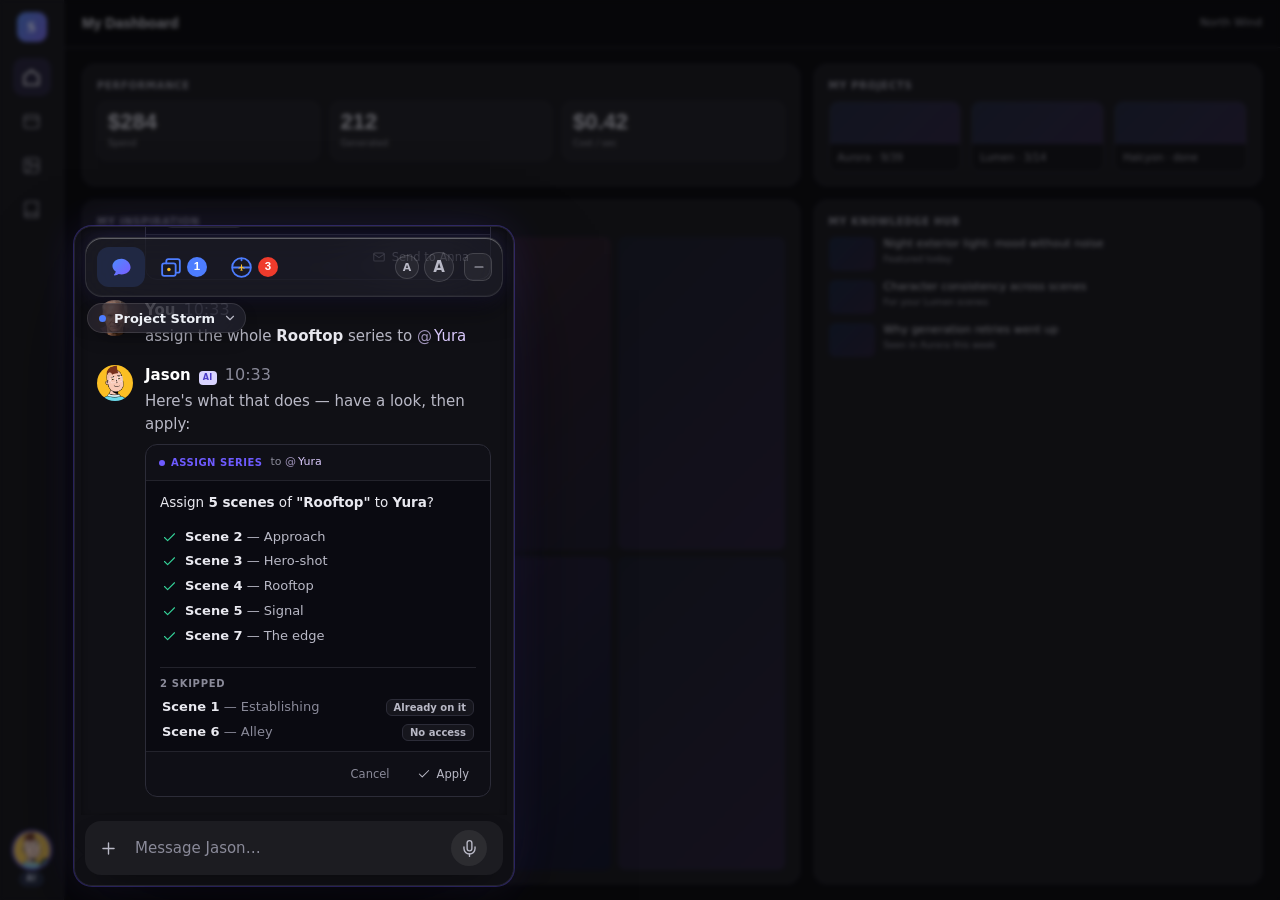
==== commit 8564b296: "branch selector copy → English (mockup canon)" ====
--- a/index.html
+++ b/index.html
@@ -3287,7 +3287,7 @@
             </button>
           </span>
           <!-- collapse — a clear button -->
-          <button class="mincol" id="minBtn" aria-label="Свернуть чат" title="Свернуть">
+          <button class="mincol" id="minBtn" aria-label="Collapse chat" title="Collapse">
             <svg
               viewBox="0 0 24 24"
               fill="none"
@@ -3308,7 +3308,7 @@
         <div class="branchbar" id="branchbar">
           <button class="branchchip" id="branchChip" aria-haspopup="listbox" aria-expanded="false">
             <span class="bdot"></span>
-            <span id="branchLabel">Проект «Гроза»</span>
+            <span id="branchLabel">Project Storm</span>
             <svg
               class="bcar"
               width="14"
@@ -3325,26 +3325,26 @@
             </svg>
           </button>
           <div class="branchmenu" id="branchMenu" role="listbox" hidden>
-            <div class="bhdr">Беседы</div>
+            <div class="bhdr">Conversations</div>
             <button class="bitem" role="option" data-general>
               <span class="bi-dot"></span>
               <span class="bi-name">General</span>
               <svg class="bi-check" width="15" height="15" viewBox="0 0 24 24" fill="none" stroke="currentColor" stroke-width="2.4" stroke-linecap="round" stroke-linejoin="round"><path d="M20 6 9 17l-5-5"/></svg>
             </button>
-            <div class="bhdr">Активные проекты</div>
+            <div class="bhdr">Active projects</div>
             <button class="bitem on" role="option" aria-selected="true">
               <span class="bi-dot"></span>
-              <span class="bi-name">Проект «Гроза»</span>
+              <span class="bi-name">Project Storm</span>
               <svg class="bi-check" width="15" height="15" viewBox="0 0 24 24" fill="none" stroke="currentColor" stroke-width="2.4" stroke-linecap="round" stroke-linejoin="round"><path d="M20 6 9 17l-5-5"/></svg>
             </button>
             <button class="bitem" role="option">
               <span class="bi-dot"></span>
-              <span class="bi-name">Ролик «Летний»</span>
+              <span class="bi-name">Summer Reel</span>
               <svg class="bi-check" width="15" height="15" viewBox="0 0 24 24" fill="none" stroke="currentColor" stroke-width="2.4" stroke-linecap="round" stroke-linejoin="round"><path d="M20 6 9 17l-5-5"/></svg>
             </button>
             <button class="bitem" role="option">
               <span class="bi-dot"></span>
-              <span class="bi-name">Кампания «Осень»</span>
+              <span class="bi-name">Autumn Campaign</span>
               <svg class="bi-check" width="15" height="15" viewBox="0 0 24 24" fill="none" stroke="currentColor" stroke-width="2.4" stroke-linecap="round" stroke-linejoin="round"><path d="M20 6 9 17l-5-5"/></svg>
             </button>
           </div>
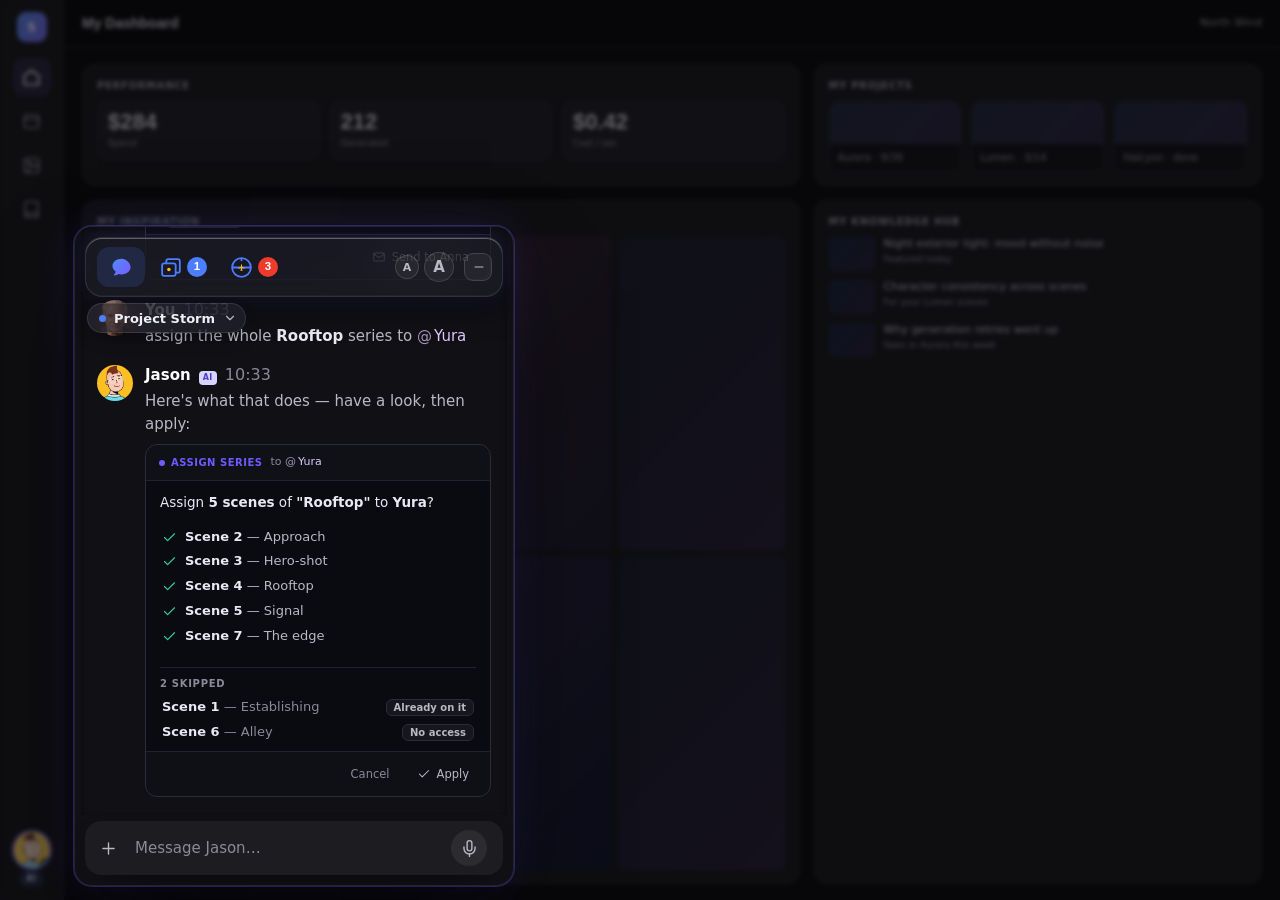
==== commit 9c753efd: "branch dropdown: compact spacing (chat-tight rows/divider) — owner 2026-07-08" ====
--- a/index.html
+++ b/index.html
@@ -1523,8 +1523,8 @@
         top: 40px;
         left: 0;
         min-width: 214px;
-        padding: 6px;
-        border-radius: 15px;
+        padding: 4px;
+        border-radius: 14px;
         background: rgba(28, 28, 38, 0.9);
         backdrop-filter: blur(28px) saturate(1.5);
         -webkit-backdrop-filter: blur(28px) saturate(1.5);
@@ -1532,7 +1532,7 @@
         box-shadow: 0 22px 48px -18px rgba(0, 0, 0, 0.82);
         display: flex;
         flex-direction: column;
-        gap: 2px;
+        gap: 0;
       }
       .branchmenu[hidden] {
         display: none;
@@ -1542,14 +1542,14 @@
         letter-spacing: 0.07em;
         text-transform: uppercase;
         color: var(--soft);
-        padding: 7px 10px 4px;
+        padding: 5px 10px 3px;
       }
       .bitem {
         display: flex;
         align-items: center;
         gap: 10px;
-        padding: 9px 10px;
-        border-radius: 10px;
+        padding: 6px 10px;
+        border-radius: 9px;
         background: transparent;
         border: 0;
         color: #eef1f7;
@@ -1584,6 +1584,40 @@
       }
       .bitem.on .bi-check {
         display: block;
+      }
+      /* + New chat — start a fresh branch/conversation (owner 2026-07-08 «добавь + чтобы можно было добавить
+         ещё чат/ветку»). Sits in the GENERAL group (right after General), ABOVE the divider + auto Active-
+         projects section — owner: projects are auto-created & you can't add to them until you're added, so new
+         chats belong to the user-creatable General zone, not the project list. Brand-blue. */
+      .bsep {
+        height: 1px;
+        margin: 3px 8px;
+        background: rgba(255, 255, 255, 0.08);
+      }
+      .bnew {
+        display: flex;
+        align-items: center;
+        gap: 10px;
+        width: 100%;
+        padding: 6px 10px;
+        border-radius: 9px;
+        background: transparent;
+        border: 0;
+        color: var(--acc);
+        font: 600 13.5px/1 "General Sans", system-ui, sans-serif;
+        cursor: pointer;
+        text-align: left;
+        transition: background 0.1s;
+      }
+      .bnew:hover {
+        background: rgba(77, 125, 255, 0.12);
+      }
+      .bnew .bi-plus {
+        width: 18px;
+        height: 18px;
+        flex: none;
+        display: grid;
+        place-items: center;
       }
       /* ICON tab — nav-rail language (Lucide + .rail-amber): monochrome at rest → BLUE stroke + AMBER accent
          on hover AND select (owner «комбинация синего и жёлтых, как в левом баре»). Bigger touch targets. */
@@ -3325,12 +3359,18 @@
             </svg>
           </button>
           <div class="branchmenu" id="branchMenu" role="listbox" hidden>
-            <div class="bhdr">Conversations</div>
             <button class="bitem" role="option" data-general>
               <span class="bi-dot"></span>
               <span class="bi-name">General</span>
               <svg class="bi-check" width="15" height="15" viewBox="0 0 24 24" fill="none" stroke="currentColor" stroke-width="2.4" stroke-linecap="round" stroke-linejoin="round"><path d="M20 6 9 17l-5-5"/></svg>
             </button>
+            <button class="bnew" id="branchNew">
+              <span class="bi-plus">
+                <svg width="16" height="16" viewBox="0 0 24 24" fill="none" stroke="currentColor" stroke-width="2" stroke-linecap="round" stroke-linejoin="round"><path d="M12 5v14"/><path d="M5 12h14"/></svg>
+              </span>
+              <span>New chat</span>
+            </button>
+            <div class="bsep"></div>
             <div class="bhdr">Active projects</div>
             <button class="bitem on" role="option" aria-selected="true">
               <span class="bi-dot"></span>
@@ -4354,33 +4394,51 @@
             const chip = document.getElementById('branchChip');
             const menu = document.getElementById('branchMenu');
             const label = document.getElementById('branchLabel');
+            const addBtn = document.getElementById('branchNew');
             if (!chip || !menu) return;
             const closeMenu = () => {
               menu.hidden = true;
               chip.setAttribute('aria-expanded', 'false');
             };
+            const selectItem = (it) => {
+              menu.querySelectorAll('.bitem').forEach((x) => {
+                x.classList.remove('on');
+                x.setAttribute('aria-selected', 'false');
+              });
+              it.classList.add('on');
+              it.setAttribute('aria-selected', 'true');
+              const name = it.querySelector('.bi-name');
+              if (label && name)
+                label.textContent = it.hasAttribute('data-general') ? 'General' : name.textContent;
+              closeMenu();
+            };
+            const wireItem = (it) =>
+              it.addEventListener('click', (e) => {
+                e.stopPropagation();
+                selectItem(it);
+              });
+            menu.querySelectorAll('.bitem').forEach(wireItem);
             chip.addEventListener('click', (e) => {
               e.stopPropagation();
               const open = menu.hidden;
               menu.hidden = !open;
               chip.setAttribute('aria-expanded', open ? 'true' : 'false');
             });
-            menu.querySelectorAll('.bitem').forEach((it) => {
-              it.addEventListener('click', (e) => {
+            // + New chat — appends a fresh branch above the separator and selects it (mockup; real = create
+            // a new conversation/branch server-side).
+            if (addBtn)
+              addBtn.addEventListener('click', (e) => {
                 e.stopPropagation();
-                menu.querySelectorAll('.bitem').forEach((x) => {
-                  x.classList.remove('on');
-                  x.setAttribute('aria-selected', 'false');
-                });
-                it.classList.add('on');
-                it.setAttribute('aria-selected', 'true');
-                const name = it.querySelector('.bi-name');
-                if (label && name)
-                  label.textContent =
-                    it.hasAttribute('data-general') ? 'General' : name.textContent;
-                closeMenu();
+                const it = document.createElement('button');
+                it.className = 'bitem';
+                it.setAttribute('role', 'option');
+                it.innerHTML =
+                  '<span class="bi-dot"></span><span class="bi-name">New chat</span>' +
+                  '<svg class="bi-check" width="15" height="15" viewBox="0 0 24 24" fill="none" stroke="currentColor" stroke-width="2.4" stroke-linecap="round" stroke-linejoin="round"><path d="M20 6 9 17l-5-5"/></svg>';
+                menu.insertBefore(it, addBtn);
+                wireItem(it);
+                selectItem(it);
               });
-            });
             document.addEventListener('click', (e) => {
               if (!menu.hidden && !menu.contains(e.target) && e.target !== chip) closeMenu();
             });
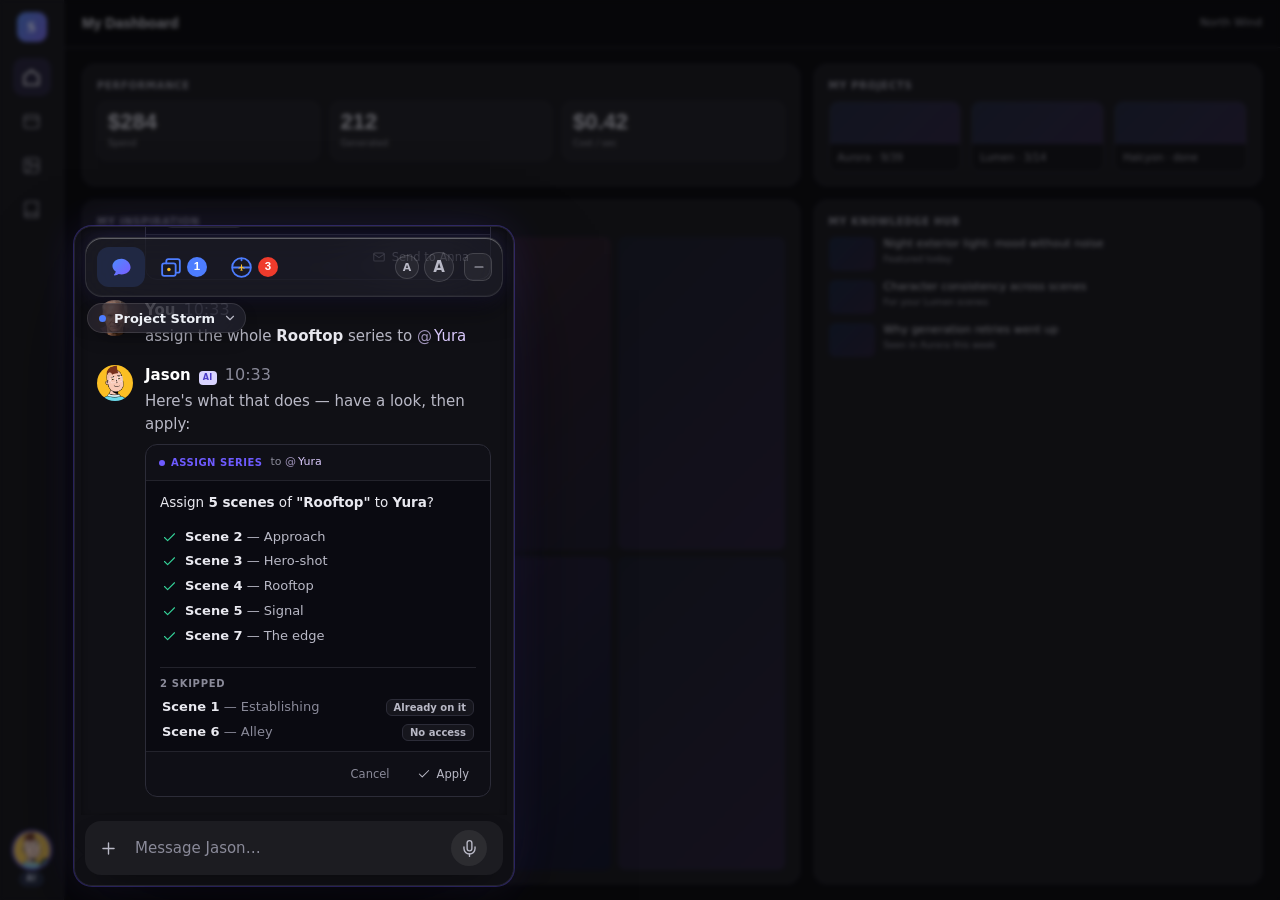
==== commit 8fc2dbef: "branch dropdown: New chat left-aligns w/ General + equal row intervals — owner 2026-07-08" ====
--- a/index.html
+++ b/index.html
@@ -1612,12 +1612,18 @@
       .bnew:hover {
         background: rgba(77, 125, 255, 0.12);
       }
+      /* + icon sits in the SAME 7px lead column as the branch dots, so "New chat" text left-aligns exactly
+         with "General"/project names (owner 2026-07-08 «вровень с General, сдвигай влево»). */
       .bnew .bi-plus {
-        width: 18px;
-        height: 18px;
+        width: 7px;
+        height: 14px;
         flex: none;
         display: grid;
         place-items: center;
+        color: var(--acc);
+      }
+      .bnew .bi-plus svg {
+        overflow: visible;
       }
       /* ICON tab — nav-rail language (Lucide + .rail-amber): monochrome at rest → BLUE stroke + AMBER accent
          on hover AND select (owner «комбинация синего и жёлтых, как в левом баре»). Bigger touch targets. */
@@ -3366,7 +3372,7 @@
             </button>
             <button class="bnew" id="branchNew">
               <span class="bi-plus">
-                <svg width="16" height="16" viewBox="0 0 24 24" fill="none" stroke="currentColor" stroke-width="2" stroke-linecap="round" stroke-linejoin="round"><path d="M12 5v14"/><path d="M5 12h14"/></svg>
+                <svg width="14" height="14" viewBox="0 0 24 24" fill="none" stroke="currentColor" stroke-width="2.2" stroke-linecap="round" stroke-linejoin="round"><path d="M12 5v14"/><path d="M5 12h14"/></svg>
               </span>
               <span>New chat</span>
             </button>
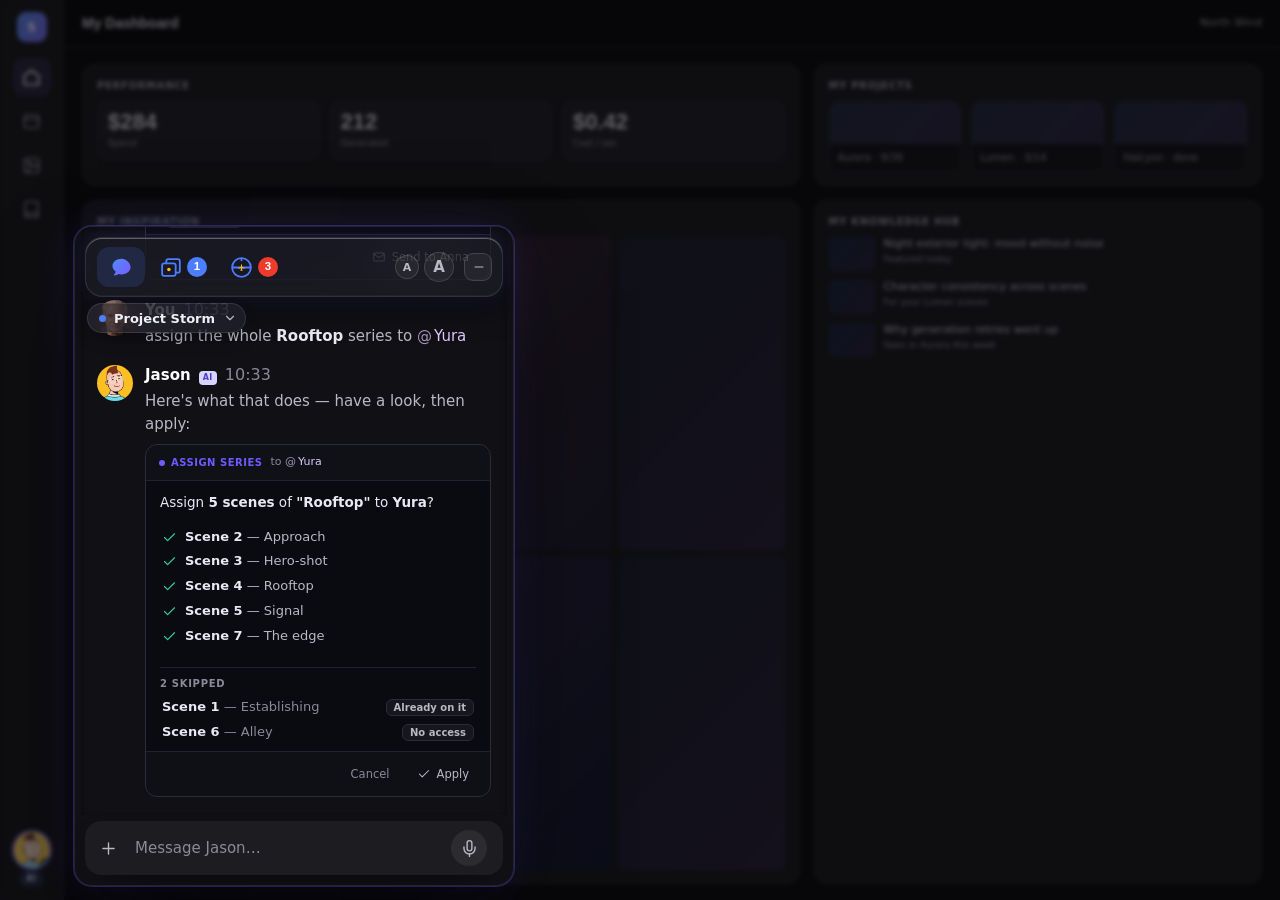
==== commit 12734d0c: "branch dropdown: projects on top (primary), General + New chat below — owner 2026-07-08" ====
--- a/index.html
+++ b/index.html
@@ -3364,20 +3364,9 @@
               <path d="m6 9 6 6 6-6" />
             </svg>
           </button>
+          <!-- Projects on TOP (owner 2026-07-08: «основное — это проекты»); General + user-created New chats
+               below the divider. Projects are auto (system); the bottom group is the user's own. -->
           <div class="branchmenu" id="branchMenu" role="listbox" hidden>
-            <button class="bitem" role="option" data-general>
-              <span class="bi-dot"></span>
-              <span class="bi-name">General</span>
-              <svg class="bi-check" width="15" height="15" viewBox="0 0 24 24" fill="none" stroke="currentColor" stroke-width="2.4" stroke-linecap="round" stroke-linejoin="round"><path d="M20 6 9 17l-5-5"/></svg>
-            </button>
-            <button class="bnew" id="branchNew">
-              <span class="bi-plus">
-                <svg width="14" height="14" viewBox="0 0 24 24" fill="none" stroke="currentColor" stroke-width="2.2" stroke-linecap="round" stroke-linejoin="round"><path d="M12 5v14"/><path d="M5 12h14"/></svg>
-              </span>
-              <span>New chat</span>
-            </button>
-            <div class="bsep"></div>
-            <div class="bhdr">Active projects</div>
             <button class="bitem on" role="option" aria-selected="true">
               <span class="bi-dot"></span>
               <span class="bi-name">Project Storm</span>
@@ -3392,6 +3381,18 @@
               <span class="bi-dot"></span>
               <span class="bi-name">Autumn Campaign</span>
               <svg class="bi-check" width="15" height="15" viewBox="0 0 24 24" fill="none" stroke="currentColor" stroke-width="2.4" stroke-linecap="round" stroke-linejoin="round"><path d="M20 6 9 17l-5-5"/></svg>
+            </button>
+            <div class="bsep"></div>
+            <button class="bitem" role="option" data-general>
+              <span class="bi-dot"></span>
+              <span class="bi-name">General</span>
+              <svg class="bi-check" width="15" height="15" viewBox="0 0 24 24" fill="none" stroke="currentColor" stroke-width="2.4" stroke-linecap="round" stroke-linejoin="round"><path d="M20 6 9 17l-5-5"/></svg>
+            </button>
+            <button class="bnew" id="branchNew">
+              <span class="bi-plus">
+                <svg width="14" height="14" viewBox="0 0 24 24" fill="none" stroke="currentColor" stroke-width="2.2" stroke-linecap="round" stroke-linejoin="round"><path d="M12 5v14"/><path d="M5 12h14"/></svg>
+              </span>
+              <span>New chat</span>
             </button>
           </div>
         </div>
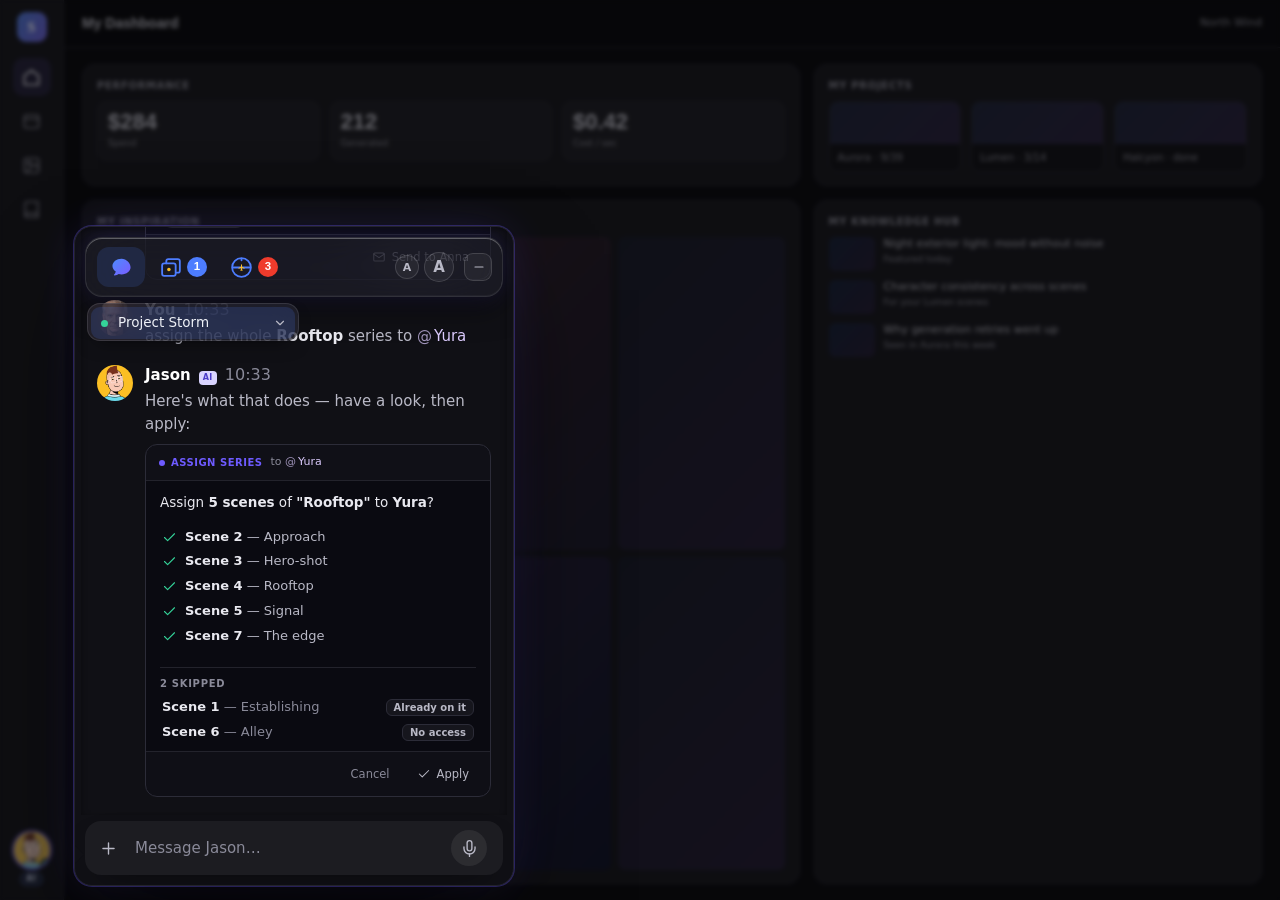
==== commit a521d9aa: "branch switcher: expand-in-place plashka + MRU; project status-dots, chats dotless; +New chat + ⋯ Re" ====
--- a/index.html
+++ b/index.html
@@ -97,9 +97,9 @@
         padding-top: 64px;
       }
       .v-popup .thread {
-        /* Chat additionally clears the branch chip that sits just BELOW the switcher (owner 2026-07-08:
-           bar stays at TOP, the branch dropdown just opens DOWNWARD). */
-        padding-top: 108px;
+        /* Chat additionally clears the branch plashka that sits just BELOW the switcher (collapsed = the active
+           chat as line 1; it expands DOWNWARD over the thread on click). */
+        padding-top: 118px;
       }
       /* our signature THIN scrollbar (owner 2026-07-07 «наша фирменная тонкая полоска, не дефолтный»):
          4px rail, translucent pill thumb, transparent track; brightens on hover. Firefox via thin. */
@@ -1473,11 +1473,11 @@
       .modes-spacer {
         margin-left: auto;
       }
-      /* BRANCH selector (owner 2026-07-08, #2908): the ONE assistant + branches model. Appears ONLY in Chat —
-         Deck/Important are СКВОЗНЫЕ/global (owner «нотификации и срочные — сквозные, не зависят от проекта»).
-         Bar stays at TOP; the branch chip sits just BELOW it and its dropdown opens DOWNWARD into the thread
-         (owner 2026-07-08: «вся плашка вверху, свитчер бесед вниз открывается» — chat scrolls up from the
-         bottom so covering the top is fine). Branches = General + ACTIVE projects; a Done project drops out. */
+      /* BRANCH switcher (owner 2026-07-08, #2908) — Chat-only (Deck/Important are СКВОЗНЫЕ/global). Owner model:
+         NOT a separate dropdown — the active-chat plashka EXPANDS IN PLACE downward. Active chat = FIRST line
+         always; the rest unfold below inside the SAME growing glass box, ordered by last activity (MRU —
+         «последний активный чат всегда первый»). «+ New chat» is a persistent action row at the bottom. ⋯ on
+         the user's own chat rows → Rename / Delete (projects + General are system, no ⋯). Sits below the top bar. */
       .branchbar {
         position: absolute;
         top: 76px;
@@ -1487,134 +1487,94 @@
       .branchbar[hidden] {
         display: none;
       }
-      .branchchip {
-        display: inline-flex;
-        align-items: center;
-        gap: 8px;
-        height: 30px;
-        padding: 0 8px 0 11px;
-        border-radius: 999px;
-        background: rgba(38, 38, 50, 0.6);
-        backdrop-filter: blur(20px) saturate(1.5);
-        -webkit-backdrop-filter: blur(20px) saturate(1.5);
+      .branchbox {
+        width: 212px;
+        padding: 3px;
+        border-radius: 13px;
+        background: rgba(38, 38, 50, 0.62);
+        backdrop-filter: blur(22px) saturate(1.5);
+        -webkit-backdrop-filter: blur(22px) saturate(1.5);
         border: 1px solid rgba(255, 255, 255, 0.11);
         box-shadow: 0 8px 20px -10px rgba(0, 0, 0, 0.65);
-        color: #eef1f7;
-        font: 600 13px/1 "General Sans", system-ui, sans-serif;
-        cursor: pointer;
-        transition: background 0.12s;
-      }
-      .branchchip:hover {
-        background: rgba(50, 50, 64, 0.68);
-      }
-      .branchchip .bdot {
-        width: 7px;
-        height: 7px;
-        border-radius: 50%;
-        background: var(--acc);
-        flex: none;
-      }
-      .branchchip .bcar {
-        display: block;
-        color: var(--soft);
-      }
-      .branchmenu {
-        position: absolute;
-        top: 40px;
-        left: 0;
-        min-width: 214px;
-        padding: 4px;
-        border-radius: 14px;
-        background: rgba(28, 28, 38, 0.9);
-        backdrop-filter: blur(28px) saturate(1.5);
-        -webkit-backdrop-filter: blur(28px) saturate(1.5);
-        border: 1px solid rgba(255, 255, 255, 0.1);
+        overflow: hidden;
+        max-height: 38px; /* collapsed = ONE row (the active chat) */
+        transition:
+          max-height 0.24s ease,
+          box-shadow 0.2s;
+      }
+      .branchbox.open {
+        max-height: 440px;
         box-shadow: 0 22px 48px -18px rgba(0, 0, 0, 0.82);
-        display: flex;
-        flex-direction: column;
-        gap: 0;
-      }
-      .branchmenu[hidden] {
-        display: none;
-      }
-      .bhdr {
-        font: 600 10.5px/1 "General Sans", system-ui, sans-serif;
-        letter-spacing: 0.07em;
-        text-transform: uppercase;
-        color: var(--soft);
-        padding: 5px 10px 3px;
-      }
-      .bitem {
+      }
+      .brow {
+        position: relative;
         display: flex;
         align-items: center;
         gap: 10px;
-        padding: 6px 10px;
+        width: 100%;
+        height: 32px;
+        padding: 0 8px 0 10px;
+        border: 0;
+        background: transparent;
         border-radius: 9px;
-        background: transparent;
-        border: 0;
         color: #eef1f7;
         font: 500 13.5px/1 "General Sans", system-ui, sans-serif;
         cursor: pointer;
         text-align: left;
         transition: background 0.1s;
       }
-      .bitem:hover {
+      .brow:hover {
         background: rgba(255, 255, 255, 0.06);
       }
-      .bitem.on {
+      .brow.bactive {
         background: rgba(77, 125, 255, 0.16);
       }
-      .bitem .bi-dot {
+      .bi-dot {
         width: 7px;
         height: 7px;
         border-radius: 50%;
         flex: none;
         background: var(--soft);
       }
-      .bitem.on .bi-dot,
-      .bitem[data-general] .bi-dot {
-        background: var(--acc);
-      }
-      .bitem .bi-name {
+      /* Project dots = ACTIVITY STATUS (owner 2026-07-08 «проекты с точками по их статусу активности»); the
+         non-project chats (General + New chats) have NO dot — that's the visual distinction. The dot column is
+         still reserved (transparent) on chat rows so all names stay left-aligned. */
+      .st-active {
+        background: #34d399;
+      }
+      .st-attention {
+        background: #f5a623;
+      }
+      .st-idle {
+        background: rgba(255, 255, 255, 0.32);
+      }
+      .bi-none {
+        background: transparent;
+      }
+      .bi-name {
         flex: 1;
-      }
-      .bitem .bi-check {
-        display: none;
+        min-width: 0;
+        overflow: hidden;
+        text-overflow: ellipsis;
+        white-space: nowrap;
+      }
+      /* caret lives on the active/first row only — toggles the expand, rotates when open */
+      .bcaret {
+        margin-left: auto;
+        flex: none;
+        color: var(--soft);
+        transition: transform 0.2s;
+      }
+      .branchbox.open .bactive .bcaret {
+        transform: rotate(180deg);
+      }
+      /* + New chat — persistent action row, always last, brand-blue; + icon in the 7px dot column so the
+         label left-aligns with branch names (owner 2026-07-08 «вровень с General»). */
+      .brow.bnew {
         color: var(--acc);
-      }
-      .bitem.on .bi-check {
-        display: block;
-      }
-      /* + New chat — start a fresh branch/conversation (owner 2026-07-08 «добавь + чтобы можно было добавить
-         ещё чат/ветку»). Sits in the GENERAL group (right after General), ABOVE the divider + auto Active-
-         projects section — owner: projects are auto-created & you can't add to them until you're added, so new
-         chats belong to the user-creatable General zone, not the project list. Brand-blue. */
-      .bsep {
-        height: 1px;
-        margin: 3px 8px;
-        background: rgba(255, 255, 255, 0.08);
-      }
-      .bnew {
-        display: flex;
-        align-items: center;
-        gap: 10px;
-        width: 100%;
-        padding: 6px 10px;
-        border-radius: 9px;
-        background: transparent;
-        border: 0;
-        color: var(--acc);
-        font: 600 13.5px/1 "General Sans", system-ui, sans-serif;
-        cursor: pointer;
-        text-align: left;
-        transition: background 0.1s;
-      }
-      .bnew:hover {
-        background: rgba(77, 125, 255, 0.12);
-      }
-      /* + icon sits in the SAME 7px lead column as the branch dots, so "New chat" text left-aligns exactly
-         with "General"/project names (owner 2026-07-08 «вровень с General, сдвигай влево»). */
-      .bnew .bi-plus {
+        font-weight: 600;
+      }
+      .bi-plus {
         width: 7px;
         height: 14px;
         flex: none;
@@ -1622,8 +1582,69 @@
         place-items: center;
         color: var(--acc);
       }
-      .bnew .bi-plus svg {
+      .bi-plus svg {
         overflow: visible;
+      }
+      /* ⋯ — only on the user's own chat rows (data-user). Click reveals inline Rename(✎) / Delete(🗑). */
+      .bkebab {
+        margin-left: auto;
+        width: 22px;
+        height: 22px;
+        border-radius: 6px;
+        display: none;
+        place-items: center;
+        color: var(--soft);
+        background: transparent;
+        border: 0;
+        cursor: pointer;
+        flex: none;
+      }
+      .brow[data-user]:hover .bkebab {
+        display: grid;
+      }
+      .bkebab:hover {
+        background: rgba(255, 255, 255, 0.12);
+        color: #fff;
+      }
+      .browacts {
+        margin-left: auto;
+        display: flex;
+        gap: 2px;
+        flex: none;
+      }
+      .ract {
+        width: 24px;
+        height: 24px;
+        border-radius: 6px;
+        display: grid;
+        place-items: center;
+        color: var(--soft);
+        background: transparent;
+        border: 0;
+        cursor: pointer;
+      }
+      .ract:hover {
+        background: rgba(255, 255, 255, 0.12);
+        color: #fff;
+      }
+      .ract.del:hover {
+        background: rgba(239, 107, 96, 0.16);
+        color: #ef6b60;
+      }
+      .ract svg {
+        display: block;
+      }
+      /* inline rename input */
+      .bname-input {
+        flex: 1;
+        min-width: 0;
+        background: rgba(0, 0, 0, 0.28);
+        border: 1px solid var(--acc);
+        border-radius: 6px;
+        color: #fff;
+        font: 500 13.5px/1 "General Sans", system-ui, sans-serif;
+        padding: 4px 6px;
+        outline: none;
       }
       /* ICON tab — nav-rail language (Lucide + .rail-amber): monochrome at rest → BLUE stroke + AMBER accent
          on hover AND select (owner «комбинация синего и жёлтых, как в левом баре»). Bigger touch targets. */
@@ -3342,57 +3363,41 @@
           </button>
         </div>
 
-        <!-- BRANCH selector (#2908, owner 2026-07-08): Chat-only (Deck/Important are сквозные). Chip → dropdown
-             of branches = General + one per ACTIVE project; a project going Done drops out. Default = current
-             project's branch. Sits just BELOW the top switcher; dropdown opens DOWNWARD into the thread. -->
+        <!-- BRANCH switcher (#2908, owner 2026-07-08): Chat-only. NOT a dropdown — the active-chat plashka
+             EXPANDS IN PLACE downward (active = line 1, rest unfold below, MRU order). Projects carry an
+             activity-status dot; non-project chats (General + New chats) have none. + New chat = last action
+             row. ⋯ on the user's own chats → Rename / Delete. -->
         <div class="branchbar" id="branchbar">
-          <button class="branchchip" id="branchChip" aria-haspopup="listbox" aria-expanded="false">
-            <span class="bdot"></span>
-            <span id="branchLabel">Project Storm</span>
-            <svg
-              class="bcar"
-              width="14"
-              height="14"
-              viewBox="0 0 24 24"
-              fill="none"
-              stroke="currentColor"
-              stroke-width="2"
-              stroke-linecap="round"
-              stroke-linejoin="round"
-              aria-hidden="true"
-            >
-              <path d="m6 9 6 6 6-6" />
-            </svg>
-          </button>
-          <!-- Projects on TOP (owner 2026-07-08: «основное — это проекты»); General + user-created New chats
-               below the divider. Projects are auto (system); the bottom group is the user's own. -->
-          <div class="branchmenu" id="branchMenu" role="listbox" hidden>
-            <button class="bitem on" role="option" aria-selected="true">
-              <span class="bi-dot"></span>
+          <div class="branchbox" id="branchBox">
+            <button class="brow bactive" data-branch data-project>
+              <span class="bi-dot st-active"></span>
               <span class="bi-name">Project Storm</span>
-              <svg class="bi-check" width="15" height="15" viewBox="0 0 24 24" fill="none" stroke="currentColor" stroke-width="2.4" stroke-linecap="round" stroke-linejoin="round"><path d="M20 6 9 17l-5-5"/></svg>
+              <svg class="bcaret" width="14" height="14" viewBox="0 0 24 24" fill="none" stroke="currentColor" stroke-width="2" stroke-linecap="round" stroke-linejoin="round" aria-hidden="true"><path d="m6 9 6 6 6-6"/></svg>
             </button>
-            <button class="bitem" role="option">
-              <span class="bi-dot"></span>
+            <button class="brow" data-branch data-project>
+              <span class="bi-dot st-attention"></span>
               <span class="bi-name">Summer Reel</span>
-              <svg class="bi-check" width="15" height="15" viewBox="0 0 24 24" fill="none" stroke="currentColor" stroke-width="2.4" stroke-linecap="round" stroke-linejoin="round"><path d="M20 6 9 17l-5-5"/></svg>
             </button>
-            <button class="bitem" role="option">
-              <span class="bi-dot"></span>
+            <button class="brow" data-branch data-project>
+              <span class="bi-dot st-idle"></span>
               <span class="bi-name">Autumn Campaign</span>
-              <svg class="bi-check" width="15" height="15" viewBox="0 0 24 24" fill="none" stroke="currentColor" stroke-width="2.4" stroke-linecap="round" stroke-linejoin="round"><path d="M20 6 9 17l-5-5"/></svg>
             </button>
-            <div class="bsep"></div>
-            <button class="bitem" role="option" data-general>
-              <span class="bi-dot"></span>
+            <button class="brow" data-branch data-general>
+              <span class="bi-dot bi-none"></span>
               <span class="bi-name">General</span>
-              <svg class="bi-check" width="15" height="15" viewBox="0 0 24 24" fill="none" stroke="currentColor" stroke-width="2.4" stroke-linecap="round" stroke-linejoin="round"><path d="M20 6 9 17l-5-5"/></svg>
             </button>
-            <button class="bnew" id="branchNew">
+            <button class="brow" data-branch data-user>
+              <span class="bi-dot bi-none"></span>
+              <span class="bi-name">Moodboard ideas</span>
+              <span class="bkebab" role="button" tabindex="0" aria-label="Chat options">
+                <svg width="16" height="16" viewBox="0 0 24 24" fill="currentColor" aria-hidden="true"><circle cx="5" cy="12" r="1.6"/><circle cx="12" cy="12" r="1.6"/><circle cx="19" cy="12" r="1.6"/></svg>
+              </span>
+            </button>
+            <button class="brow bnew" id="branchNew">
               <span class="bi-plus">
                 <svg width="14" height="14" viewBox="0 0 24 24" fill="none" stroke="currentColor" stroke-width="2.2" stroke-linecap="round" stroke-linejoin="round"><path d="M12 5v14"/><path d="M5 12h14"/></svg>
               </span>
-              <span>New chat</span>
+              <span class="bi-name">New chat</span>
             </button>
           </div>
         </div>
@@ -4374,14 +4379,12 @@
             t.classList.toggle('on', on);
             t.setAttribute('aria-selected', on ? 'true' : 'false');
           });
-          // BRANCH chip is Chat-only (Deck/Important are сквозные) — show only in chat, close its menu otherwise
+          // BRANCH switcher is Chat-only (Deck/Important are сквозные) — show only in chat, collapse otherwise
           const bb = document.getElementById('branchbar');
           if (bb) bb.hidden = mode !== 'chat';
           if (mode !== 'chat') {
-            const bm = document.getElementById('branchMenu');
-            const bc = document.getElementById('branchChip');
-            if (bm) bm.hidden = true;
-            if (bc) bc.setAttribute('aria-expanded', 'false');
+            const box = document.getElementById('branchBox');
+            if (box) box.classList.remove('open');
           }
           if (mode === 'chat') scrollEnd();
         }
@@ -4395,59 +4398,132 @@
             .querySelectorAll('.modetab')
             .forEach((t) => t.addEventListener('click', () => switchMode(t.dataset.mode)));
 
-          // ADDED (Sage, #2908 2026-07-08): BRANCH selector dropdown (Chat-only). Chip toggles the branch
-          // menu; picking a branch updates the label + selection (mockup: swaps label, real = loads thread).
+          // ADDED (Sage, #2908 2026-07-08): BRANCH switcher — EXPAND-IN-PLACE + MRU (owner model). The active
+          // chat is line 1; clicking it grows the SAME plashka to show the rest; picking a branch moves it to
+          // the front (most-recently-active first). «+ New chat» creates a user branch. ⋯ on user rows reveals
+          // inline Rename(✎) / Delete(🗑). (Mockup swaps DOM; real wires to Atlas branch actions + BE state.)
           (function () {
-            const chip = document.getElementById('branchChip');
-            const menu = document.getElementById('branchMenu');
-            const label = document.getElementById('branchLabel');
+            const bar = document.getElementById('branchbar');
+            const box = document.getElementById('branchBox');
             const addBtn = document.getElementById('branchNew');
-            if (!chip || !menu) return;
-            const closeMenu = () => {
-              menu.hidden = true;
-              chip.setAttribute('aria-expanded', 'false');
+            if (!box) return;
+            const CARET =
+              '<svg class="bcaret" width="14" height="14" viewBox="0 0 24 24" fill="none" stroke="currentColor" stroke-width="2" stroke-linecap="round" stroke-linejoin="round" aria-hidden="true"><path d="m6 9 6 6 6-6"/></svg>';
+            const KEBAB =
+              '<span class="bkebab" role="button" tabindex="0" aria-label="Chat options"><svg width="16" height="16" viewBox="0 0 24 24" fill="currentColor" aria-hidden="true"><circle cx="5" cy="12" r="1.6"/><circle cx="12" cy="12" r="1.6"/><circle cx="19" cy="12" r="1.6"/></svg></span>';
+            const closeBox = () => box.classList.remove('open');
+            const clearActs = () => box.querySelectorAll('.browacts').forEach((a) => a.remove());
+            // MRU: make a row the active/first one — move to top, mark active, move the caret onto it
+            const setActive = (row) => {
+              box.querySelectorAll('.brow').forEach((r) => {
+                r.classList.remove('bactive');
+                const c = r.querySelector('.bcaret');
+                if (c) c.remove();
+              });
+              row.classList.add('bactive');
+              row.insertAdjacentHTML('beforeend', CARET);
+              box.insertBefore(row, box.firstChild);
             };
-            const selectItem = (it) => {
-              menu.querySelectorAll('.bitem').forEach((x) => {
-                x.classList.remove('on');
-                x.setAttribute('aria-selected', 'false');
+            const startRename = (row) => {
+              const nameEl = row.querySelector('.bi-name');
+              if (!nameEl) return;
+              const cur = nameEl.textContent;
+              const input = document.createElement('input');
+              input.className = 'bname-input';
+              input.value = cur;
+              nameEl.replaceWith(input);
+              input.focus();
+              input.select();
+              const commit = () => {
+                const span = document.createElement('span');
+                span.className = 'bi-name';
+                span.textContent = input.value.trim() || cur;
+                input.replaceWith(span);
+              };
+              input.addEventListener('click', (e) => e.stopPropagation());
+              input.addEventListener('keydown', (e) => {
+                if (e.key === 'Enter') {
+                  e.preventDefault();
+                  commit();
+                } else if (e.key === 'Escape') {
+                  input.value = cur;
+                  commit();
+                }
               });
-              it.classList.add('on');
-              it.setAttribute('aria-selected', 'true');
-              const name = it.querySelector('.bi-name');
-              if (label && name)
-                label.textContent = it.hasAttribute('data-general') ? 'General' : name.textContent;
-              closeMenu();
+              input.addEventListener('blur', commit);
             };
-            const wireItem = (it) =>
-              it.addEventListener('click', (e) => {
+            const wireKebab = (row, keb) => {
+              keb.addEventListener('click', (e) => {
                 e.stopPropagation();
-                selectItem(it);
+                clearActs();
+                keb.style.display = 'none';
+                const acts = document.createElement('span');
+                acts.className = 'browacts';
+                acts.innerHTML =
+                  '<button class="ract" data-act="rename" title="Rename" aria-label="Rename"><svg width="15" height="15" viewBox="0 0 24 24" fill="none" stroke="currentColor" stroke-width="1.9" stroke-linecap="round" stroke-linejoin="round"><path d="M12 20h9"/><path d="M16.5 3.5a2.1 2.1 0 0 1 3 3L7 19l-4 1 1-4Z"/></svg></button>' +
+                  '<button class="ract del" data-act="delete" title="Delete" aria-label="Delete"><svg width="15" height="15" viewBox="0 0 24 24" fill="none" stroke="currentColor" stroke-width="1.9" stroke-linecap="round" stroke-linejoin="round"><path d="M3 6h18"/><path d="M8 6V4a2 2 0 0 1 2-2h4a2 2 0 0 1 2 2v2"/><path d="M6 6v14a2 2 0 0 0 2 2h8a2 2 0 0 0 2-2V6"/></svg></button>';
+                row.appendChild(acts);
+                const restore = () => {
+                  acts.remove();
+                  keb.style.display = '';
+                };
+                acts.querySelector('[data-act="rename"]').addEventListener('click', (ev) => {
+                  ev.stopPropagation();
+                  restore();
+                  startRename(row);
+                });
+                acts.querySelector('[data-act="delete"]').addEventListener('click', (ev) => {
+                  ev.stopPropagation();
+                  const wasActive = row.classList.contains('bactive');
+                  row.remove(); // mockup: remove; real = confirm → archive
+                  if (wasActive) {
+                    const first = box.querySelector('.brow[data-branch]');
+                    if (first) setActive(first);
+                  }
+                });
               });
-            menu.querySelectorAll('.bitem').forEach(wireItem);
-            chip.addEventListener('click', (e) => {
-              e.stopPropagation();
-              const open = menu.hidden;
-              menu.hidden = !open;
-              chip.setAttribute('aria-expanded', open ? 'true' : 'false');
-            });
-            // + New chat — appends a fresh branch above the separator and selects it (mockup; real = create
-            // a new conversation/branch server-side).
+            };
+            const wireRow = (row) => {
+              row.addEventListener('click', (e) => {
+                if (
+                  e.target.closest('.bkebab') ||
+                  e.target.closest('.browacts') ||
+                  e.target.closest('.bname-input')
+                )
+                  return;
+                e.stopPropagation();
+                clearActs();
+                if (row.classList.contains('bactive')) {
+                  box.classList.toggle('open'); // clicking the active/first row toggles the expand
+                } else {
+                  setActive(row); // MRU: picked branch → line 1
+                  closeBox();
+                }
+              });
+              const keb = row.querySelector('.bkebab');
+              if (keb) wireKebab(row, keb);
+            };
+            box.querySelectorAll('.brow[data-branch]').forEach(wireRow);
+            // + New chat → create a fresh user branch, make it active (→ line 1), collapse to show it
             if (addBtn)
               addBtn.addEventListener('click', (e) => {
                 e.stopPropagation();
-                const it = document.createElement('button');
-                it.className = 'bitem';
-                it.setAttribute('role', 'option');
-                it.innerHTML =
-                  '<span class="bi-dot"></span><span class="bi-name">New chat</span>' +
-                  '<svg class="bi-check" width="15" height="15" viewBox="0 0 24 24" fill="none" stroke="currentColor" stroke-width="2.4" stroke-linecap="round" stroke-linejoin="round"><path d="M20 6 9 17l-5-5"/></svg>';
-                menu.insertBefore(it, addBtn);
-                wireItem(it);
-                selectItem(it);
+                const row = document.createElement('button');
+                row.className = 'brow';
+                row.setAttribute('data-branch', '');
+                row.setAttribute('data-user', '');
+                row.innerHTML =
+                  '<span class="bi-dot bi-none"></span><span class="bi-name">New chat</span>' + KEBAB;
+                box.insertBefore(row, box.firstChild);
+                wireRow(row);
+                setActive(row);
+                closeBox();
               });
             document.addEventListener('click', (e) => {
-              if (!menu.hidden && !menu.contains(e.target) && e.target !== chip) closeMenu();
+              if (!bar.contains(e.target)) {
+                closeBox();
+                clearActs();
+              }
             });
           })();
 
